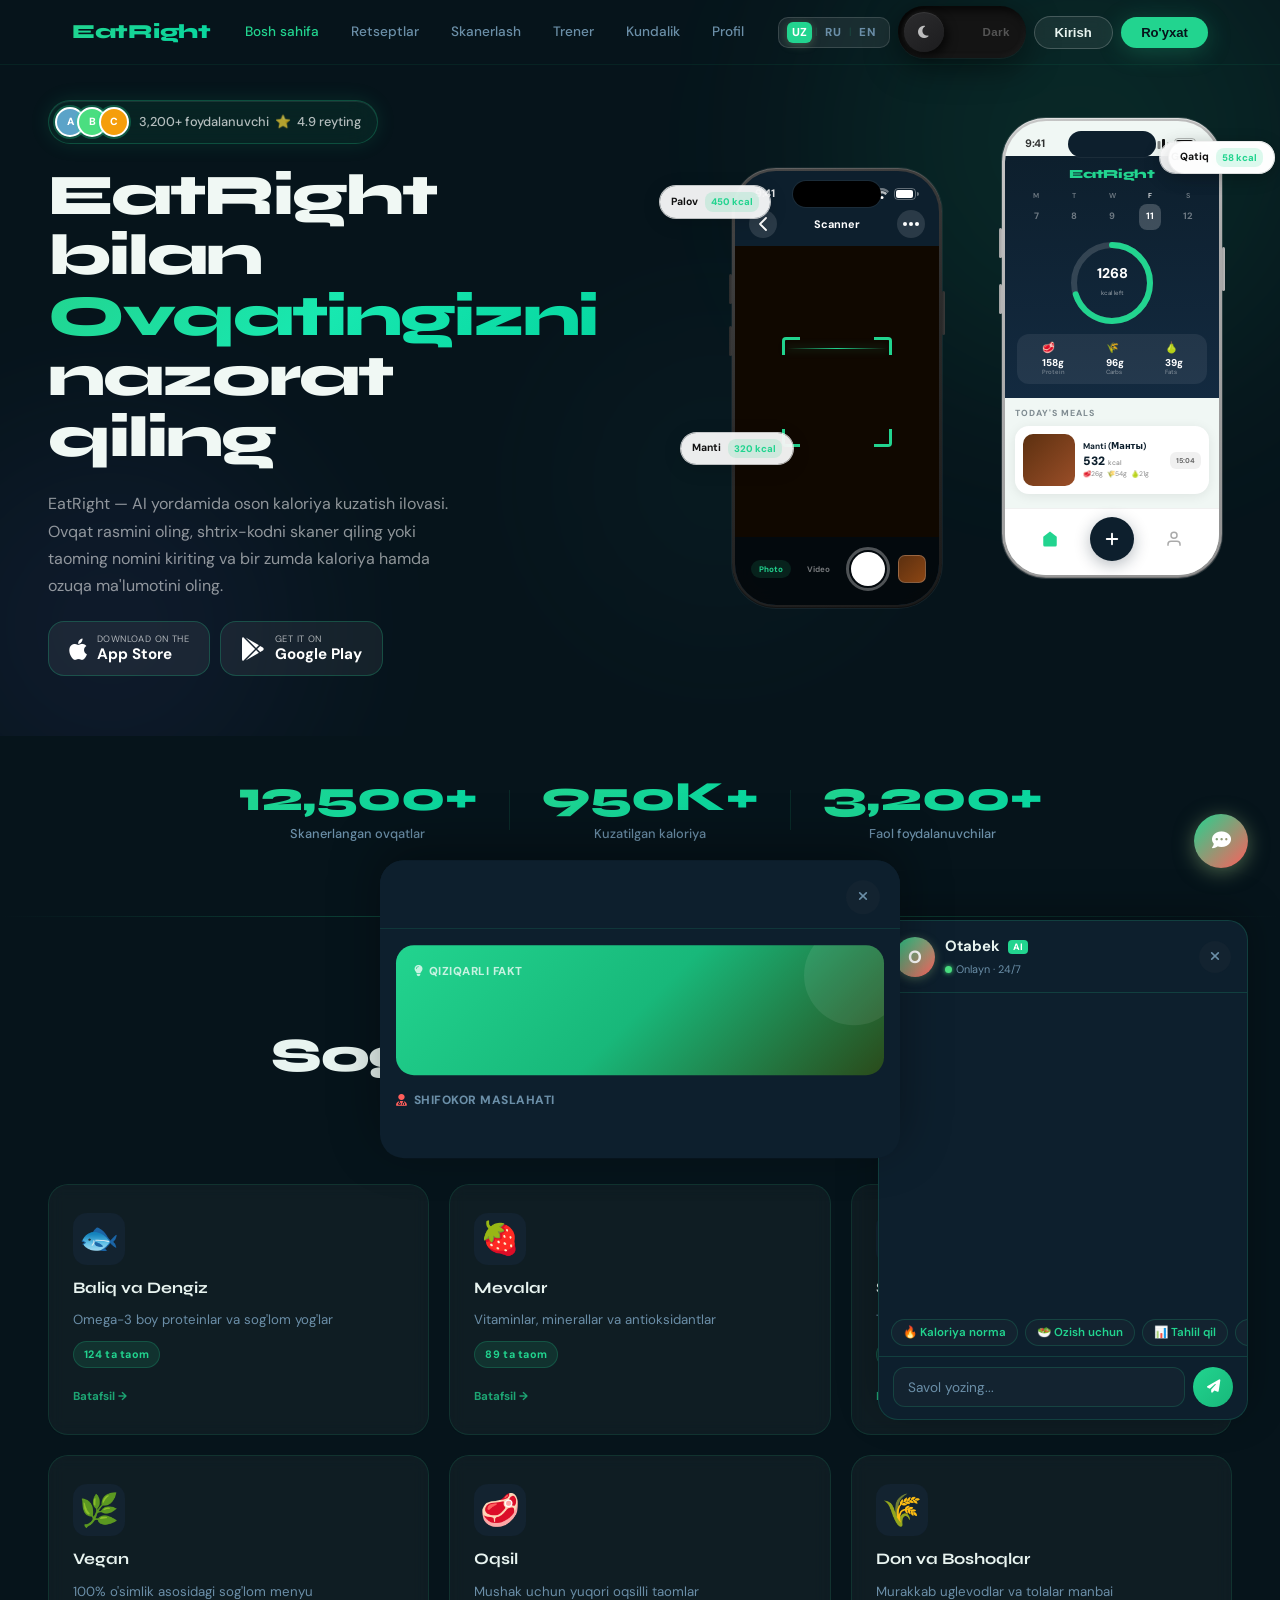
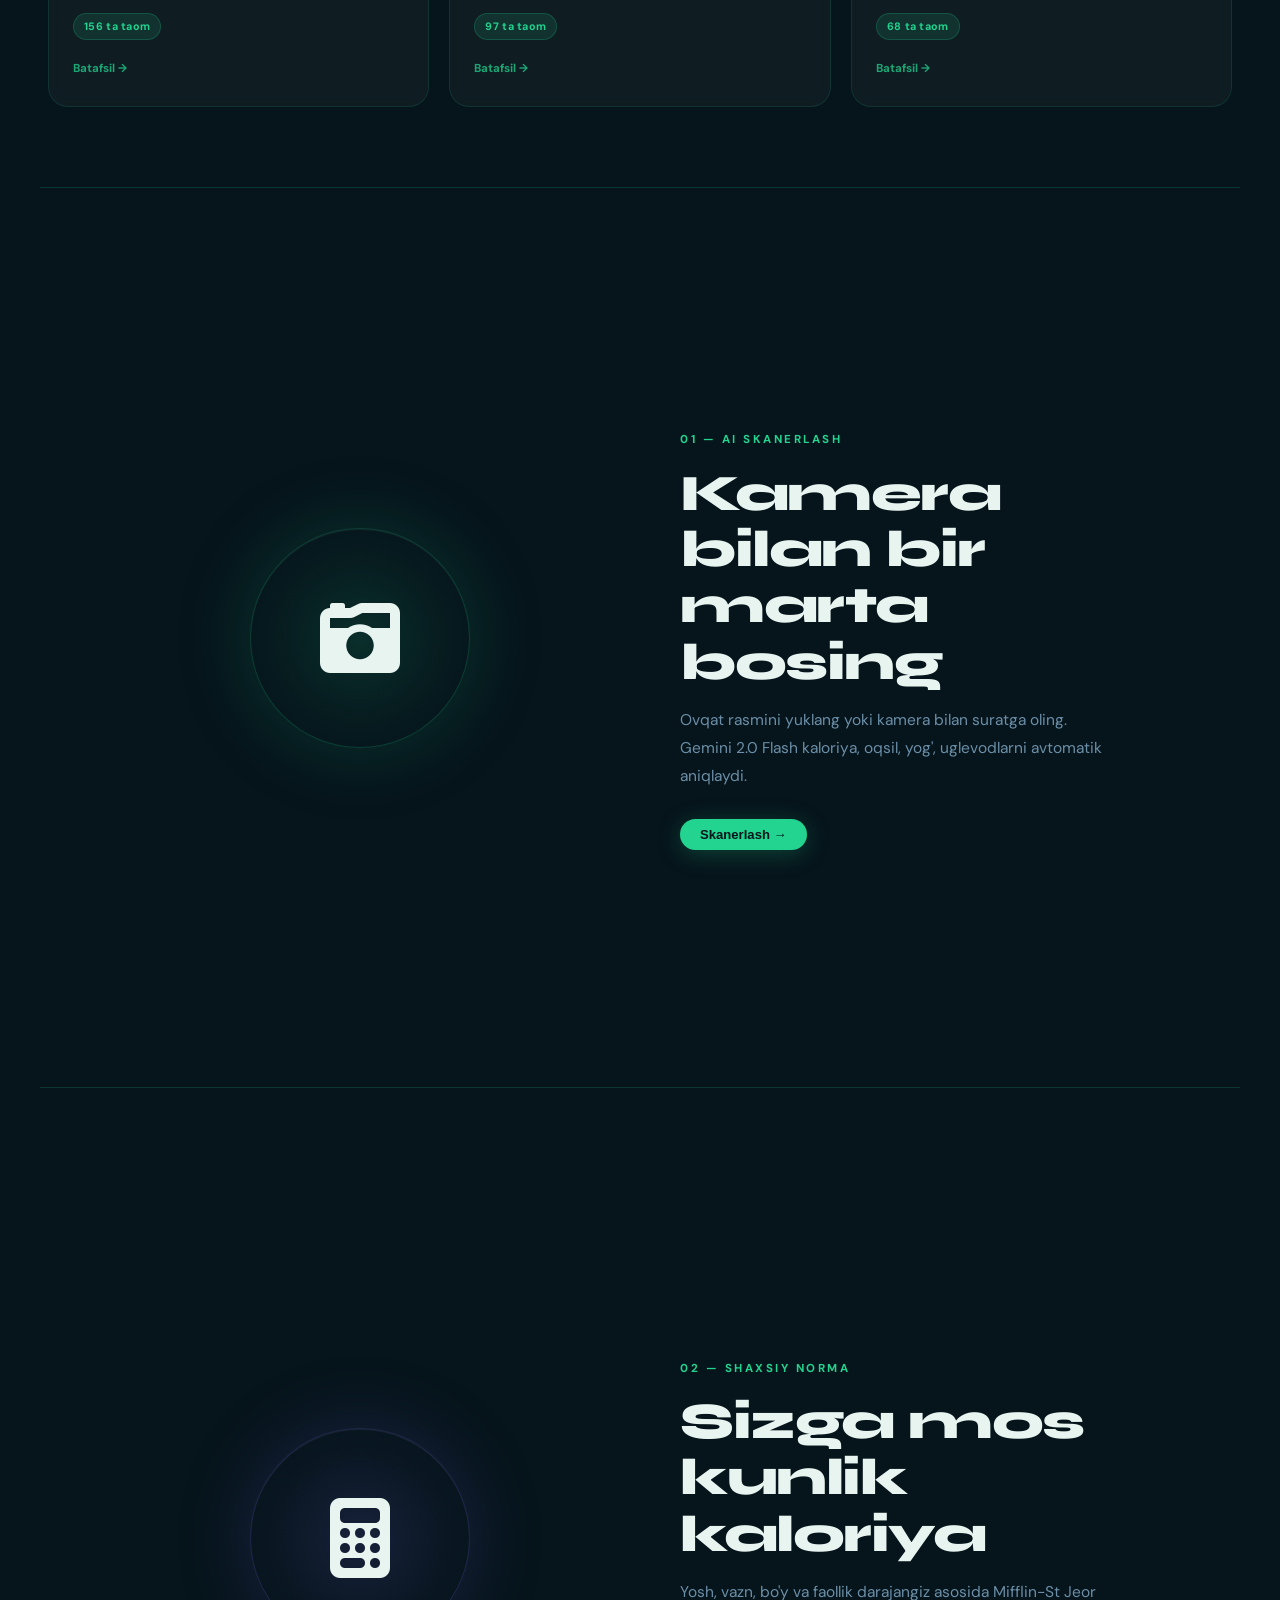
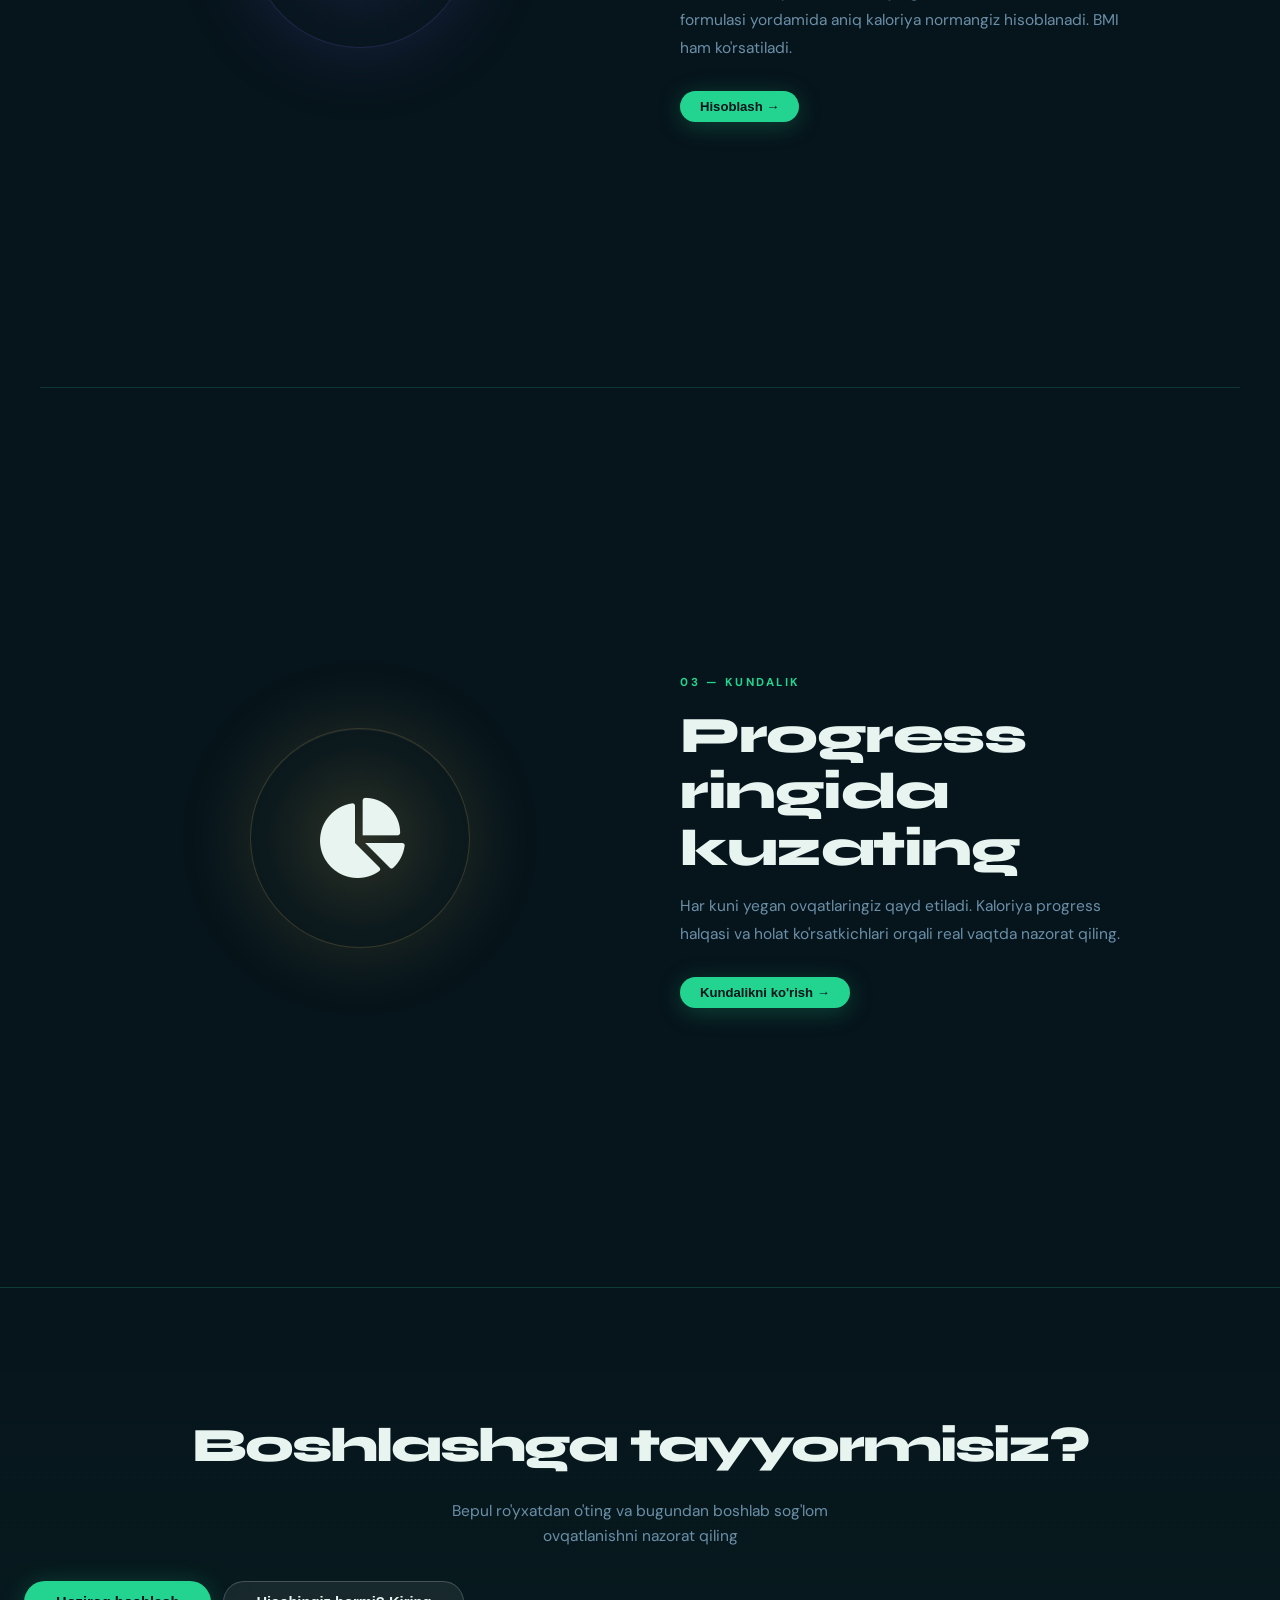
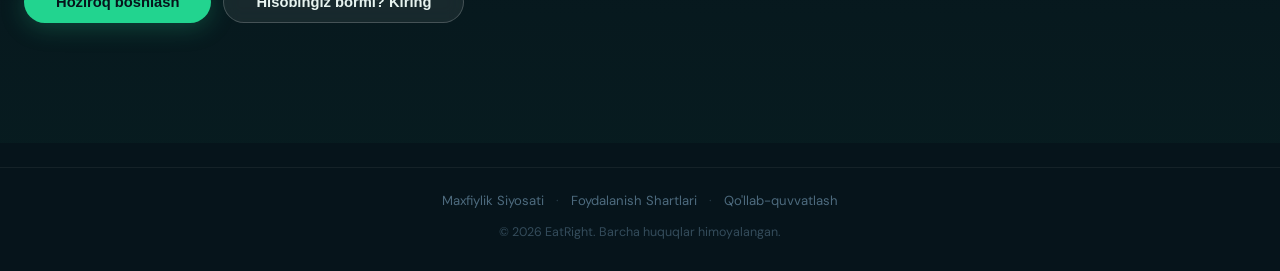
==== index.html @ 3ccbe62c "Add Privacy, Terms, Support pages and proper site footer with all links Co-Authored-By: Claude Sonne" ====
<!DOCTYPE html>
<html lang="uz">
<head>
  <meta charset="UTF-8">
  <meta name="viewport" content="width=device-width, initial-scale=1.0, maximum-scale=1.0, viewport-fit=cover">
  <title>EatRight — Kaloriya Hisoblagich | Sog'lom Ovqatlanish</title>

  <!-- Google Search Console -->
  <meta name="google-site-verification" content="IjXnkzoLcCFW6Kd5n5HwBVaMVZx4cDFJkZ2wPSoxfG8" />

  <!-- SEO -->
  <meta name="description" content="EatRight — ovqat rasmini skanerlang va kaloriyani avtomatik hisoblang. 500+ o'zbek va rus taom bazasi. Bepul kalori hisoblagich ilovasi.">
  <meta name="keywords" content="kaloriya hisoblagich, kalori hisoblash, sog'lom ovqatlanish, oziq-ovqat skaneri, dieta, EatRight, O'zbekiston">
  <meta name="robots" content="index, follow">
  <link rel="canonical" href="https://eatright-uz.netlify.app/">

  <!-- Open Graph (ijtimoiy tarmoqlar uchun) -->
  <meta property="og:title" content="EatRight — Kaloriya Hisoblagich">
  <meta property="og:description" content="Ovqat rasmini skanerlang va kaloriyani avtomatik hisoblang. 500+ taom bazasi.">
  <meta property="og:url" content="https://eatright-uz.netlify.app/">
  <meta property="og:type" content="website">
  <meta property="og:locale" content="uz_UZ">
  <meta property="og:image" content="https://eatright-uz.netlify.app/icons/icon-512.png">

  <!-- PWA -->
  <link rel="manifest" href="/manifest.json">
  <meta name="theme-color" content="#06141B">
  <meta name="mobile-web-app-capable" content="yes">
  <meta name="apple-mobile-web-app-capable" content="yes">
  <meta name="apple-mobile-web-app-status-bar-style" content="black-translucent">
  <meta name="apple-mobile-web-app-title" content="EatRight">
  <link rel="apple-touch-icon" href="/icons/icon-192.png">
  <link rel="apple-touch-startup-image" href="/icons/icon-512.png">

  <!-- Fonts: Syne (display) + DM Sans (body) -->
  <link rel="preconnect" href="https://fonts.googleapis.com">
  <link rel="preconnect" href="https://fonts.gstatic.com" crossorigin>
  <link href="https://fonts.googleapis.com/css2?family=Syne:wght@400;500;600;700;800&family=DM+Sans:ital,opsz,wght@0,9..40,300;0,9..40,400;0,9..40,500;0,9..40,600;0,9..40,700;1,9..40,400&display=swap" rel="stylesheet">
  <link rel="stylesheet" href="/css/style.css?v=23">
  <link rel="stylesheet" href="https://cdnjs.cloudflare.com/ajax/libs/font-awesome/6.5.0/css/all.min.css">
</head>
<body>

<nav class="navbar" id="navbar">
  <div class="nav-inner">
    <a class="logo" href="#" onclick="showPage('home')">EatRight</a>
    <div class="nav-links" id="navLinks">
      <a href="#" onclick="showPage('home')" class="nav-a active" data-i18n="nav_home">Bosh sahifa</a>
      <a href="#" onclick="showPage('recipes')" class="nav-a" data-i18n="nav_recipes">Retseptlar</a>
      <a href="#" onclick="showPage('scan')" class="nav-a" data-i18n="nav_scan">Skanerlash</a>
      <a href="#" onclick="showPage('trainer')" class="nav-a" data-i18n="nav_trainer">Trener</a>
      <a href="#" onclick="showPage('diary')" class="nav-a" data-i18n="nav_diary">Kundalik</a>
      <a href="#" onclick="showPage('profile')" class="nav-a" data-i18n="nav_profile">Profil</a>
      <!-- Mobile lang switcher -->
      <div class="lang-switcher mobile-lang">
        <button class="lang-btn active" data-lang="uz" onclick="setLang('uz')">UZ</button>
        <span class="lang-sep">|</span>
        <button class="lang-btn" data-lang="ru" onclick="setLang('ru')">RU</button>
        <span class="lang-sep">|</span>
        <button class="lang-btn" data-lang="en" onclick="setLang('en')">EN</button>
      </div>
    </div>
    <div class="nav-right">
      <!-- Language switcher -->
      <div class="lang-switcher">
        <button class="lang-btn active" data-lang="uz" onclick="setLang('uz')">UZ</button>
        <span class="lang-sep">|</span>
        <button class="lang-btn" data-lang="ru" onclick="setLang('ru')">RU</button>
        <span class="lang-sep">|</span>
        <button class="lang-btn" data-lang="en" onclick="setLang('en')">EN</button>
      </div>
      <!-- PWA Install -->
      <button class="tbtn tbtn-fill sm" id="installBtn" onclick="installPWA()" style="display:none;align-items:center;gap:6px">
        <i class="fas fa-download"></i> O'rnatish
      </button>
      <!-- Liquid Toggle -->
      <button class="liquid-toggle" id="themeToggle" onclick="toggleTheme()" title="Mavzu">
        <div class="lt-track"></div>
        <span class="lt-label" id="ltLabel">Dark</span>
        <div class="lt-knob" id="ltKnob">
          <i class="fas fa-moon" id="ltIcon"></i>
        </div>
      </button>
      <div id="authBtns">
        <button class="tbtn tbtn-line sm" onclick="showPage('login')" data-i18n="nav_login">Kirish</button>
        <button class="tbtn tbtn-fill sm" onclick="showPage('register')" data-i18n="nav_register">Ro'yxat</button>
      </div>
      <div id="userInfo" style="display:none">
        <span id="userName" class="user-name"></span>
        <button class="tbtn tbtn-line sm" onclick="logout()" data-i18n="nav_logout">Chiqish</button>
      </div>
      <button class="burger" onclick="toggleNav()"><i class="fas fa-bars"></i></button>
    </div>
  </div>
</nav>

<main id="app"></main>

<!-- 5-TAB BOTTOM NAV (mobile) — Figma EasyHealth style -->
<nav class="bottom-nav" id="bottomNav">
  <a class="bn-tab active" onclick="showPage('home')" id="bnt-home">
    <i class="fas fa-home"></i>
    <span data-i18n="bn_home">Asosiy</span>
  </a>
  <a class="bn-tab" onclick="showPage('recipes')" id="bnt-recipes">
    <i class="fas fa-utensils"></i>
    <span data-i18n="bn_recipes">Retseptlar</span>
  </a>
  <a class="bn-tab bn-center" onclick="showPage('scan')" id="bnt-scan">
    <div class="bn-center-btn">
      <i class="fas fa-camera"></i>
    </div>
  </a>
  <a class="bn-tab" onclick="showPage('trainer')" id="bnt-trainer">
    <i class="fas fa-dumbbell"></i>
    <span data-i18n="bn_trainer">Trener</span>
  </a>
  <a class="bn-tab" onclick="showPage('profile')" id="bnt-profile">
    <i class="fas fa-user"></i>
    <span data-i18n="bn_profile">Profil</span>
  </a>
</nav>

<!-- HOME -->
<template id="tpl-home">
<div>

  <!-- ===== HERO — Cal AI style ===== -->
  <section class="ea-hero">
    <!-- Background decoration blobs -->
    <div class="ea-blob ea-blob-1"></div>
    <div class="ea-blob ea-blob-2"></div>
    <div class="ea-blob ea-blob-3"></div>
    <div class="ea-hero-inner">

      <!-- LEFT -->
      <div class="ea-hero-left">

        <!-- Social proof badge -->
        <div class="ea-badge">
          <div class="ea-avatars">
            <div class="ea-av" style="background:#5BA3C8">A</div>
            <div class="ea-av" style="background:#4ade80">B</div>
            <div class="ea-av" style="background:#f59e0b">C</div>
          </div>
          <span data-i18n="hero_badge">3,200+ foydalanuvchi &nbsp;⭐&nbsp; 4.9 reyting</span>
        </div>

        <!-- Headline -->
        <h1 class="ea-h1">
          <span data-i18n="hero_line1">EatRight bilan</span><br>
          <span class="ea-grad" data-i18n="hero_line2">Ovqatingizni</span><br>
          <span data-i18n="hero_line3">nazorat qiling</span>
        </h1>

        <!-- Description -->
        <p class="ea-desc" data-i18n="hero_desc">
          EatRight — AI yordamida oson kaloriya kuzatish ilovasi. Ovqat rasmini oling, shtrix-kodni skaner qiling yoki taoming nomini kiriting va bir zumda kaloriya hamda ozuqa ma'lumotini oling.
        </p>

        <!-- Store buttons -->
        <div class="ea-store-row">
          <a href="#" class="ea-store-btn">
            <i class="fab fa-apple ea-s-icon"></i>
            <div class="ea-s-text">
              <span class="ea-s-sub" data-i18n="hero_appstore_sub">Download on the</span>
              <span class="ea-s-main" data-i18n="hero_appstore_main">App Store</span>
            </div>
          </a>
          <a href="#" class="ea-store-btn">
            <i class="fab fa-google-play ea-s-icon"></i>
            <div class="ea-s-text">
              <span class="ea-s-sub" data-i18n="hero_google_sub">GET IT ON</span>
              <span class="ea-s-main" data-i18n="hero_google_main">Google Play</span>
            </div>
          </a>
        </div>

      </div><!-- /left -->

      <!-- RIGHT: Phone mockups -->
      <div class="ea-phones-wrap">

        <!-- Floating food detection tags -->
        <div class="ea-food-tag food-tag-plov" style="top:14%;left:-10%">Palov<b>450 kcal</b></div>
        <div class="ea-food-tag food-tag-plov" style="top:6%;right:-8%">Go'sht<b>180 kcal</b></div>
        <div class="ea-food-tag food-tag-manti" style="top:58%;left:-6%">Manti<b>320 kcal</b></div>
        <div class="ea-food-tag food-tag-manti" style="top:6%;right:-8%">Qatiq<b>58 kcal</b></div>

        <!-- ── BACK PHONE: iPhone 15 Pro — Scanner ── -->
        <div class="iph iph-back">
          <div class="iph-frame">
            <!-- Side buttons -->
            <div class="iph-btn-vol-up"></div>
            <div class="iph-btn-vol-dn"></div>
            <div class="iph-btn-power"></div>
            <div class="iph-screen">
              <!-- Dynamic Island -->
              <div class="iph-island"></div>
              <!-- Status bar -->
              <div class="iph-status">
                <span class="iph-time">9:41</span>
                <span class="iph-icons">
                  <svg width="16" height="10" viewBox="0 0 16 10" fill="none"><rect x="0" y="3" width="3" height="7" rx="1" fill="rgba(255,255,255,.4)"/><rect x="4.5" y="2" width="3" height="8" rx="1" fill="rgba(255,255,255,.6)"/><rect x="9" y="0" width="3" height="10" rx="1" fill="white"/><rect x="14" y="3" width="1.5" height="4" rx=".75" fill="rgba(255,255,255,.35)"/></svg>
                  <svg width="14" height="11" viewBox="0 0 14 11" fill="white"><path d="M7 2.5C9.2 2.5 11.2 3.5 12.5 5.1L14 3.4C12.3 1.3 9.8 0 7 0C4.2 0 1.7 1.3 0 3.4L1.5 5.1C2.8 3.5 4.8 2.5 7 2.5Z" opacity=".4"/><path d="M7 5.5C8.4 5.5 9.6 6.1 10.5 7.1L12 5.4C10.7 4 9 3.1 7 3.1C5 3.1 3.3 4 2 5.4L3.5 7.1C4.4 6.1 5.6 5.5 7 5.5Z" opacity=".7"/><circle cx="7" cy="9.5" r="1.5"/></svg>
                  <svg width="25" height="12" viewBox="0 0 25 12" fill="none"><rect x=".5" y=".5" width="21" height="11" rx="3.5" stroke="rgba(255,255,255,.35)"/><rect x="2" y="2" width="17" height="8" rx="2" fill="white"/><path d="M23 4v4a2 2 0 000-4z" fill="rgba(255,255,255,.4)"/></svg>
                </span>
              </div>
              <!-- Scanner UI -->
              <div class="iph-scan-ui">
                <div class="iph-scan-nav">
                  <div class="iph-icon-btn">
                    <svg width="8" height="14" viewBox="0 0 8 14" fill="none"><path d="M7 1L1 7l6 6" stroke="white" stroke-width="1.8" stroke-linecap="round" stroke-linejoin="round"/></svg>
                  </div>
                  <span>Scanner</span>
                  <div class="iph-icon-btn">
                    <svg width="16" height="4" viewBox="0 0 16 4" fill="white"><circle cx="2" cy="2" r="2"/><circle cx="8" cy="2" r="2"/><circle cx="14" cy="2" r="2"/></svg>
                  </div>
                </div>
                <div class="iph-cam-view">
                  <!-- Food crossfade scene -->
                  <div class="iph-food-scene">
                    <img src="img/plov.jpg" alt="Palov" class="food-slide food-slide-1">
                    <img src="img/manti.webp" alt="Manti" class="food-slide food-slide-2">
                    <div class="iph-food-label food-label-1">Palov<span>450 kcal</span></div>
                    <div class="iph-food-label food-label-2">Manti<span>320 kcal</span></div>
                  </div>
                  <!-- Corner frame brackets -->
                  <div class="iph-scan-frame">
                    <span class="iph-corner tl"></span>
                    <span class="iph-corner tr"></span>
                    <span class="iph-corner bl"></span>
                    <span class="iph-corner br"></span>
                    <!-- Scan line animation -->
                    <div class="iph-scan-line"></div>
                  </div>
                </div>
                <div class="iph-scan-bar">
                  <div class="iph-mode-pill active">Photo</div>
                  <div class="iph-mode-pill">Video</div>
                  <div class="iph-shutter">
                    <div class="iph-shutter-inner"></div>
                  </div>
                  <div class="iph-gallery-thumb"></div>
                  <div style="width:36px"></div>
                </div>
              </div>
            </div>
          </div>
        </div>

        <!-- ── FRONT PHONE: iPhone 15 Pro — EatRight Home ── -->
        <div class="iph iph-front">
          <div class="iph-frame iph-frame-light">
            <div class="iph-btn-vol-up"></div>
            <div class="iph-btn-vol-dn"></div>
            <div class="iph-btn-power"></div>
            <div class="iph-screen iph-screen-light">
              <div class="iph-island iph-island-dark"></div>
              <div class="iph-status iph-status-dark">
                <span class="iph-time">9:41</span>
                <span class="iph-icons">
                  <svg width="16" height="10" viewBox="0 0 16 10" fill="none"><rect x="0" y="3" width="3" height="7" rx="1" fill="rgba(0,0,0,.25)"/><rect x="4.5" y="2" width="3" height="8" rx="1" fill="rgba(0,0,0,.45)"/><rect x="9" y="0" width="3" height="10" rx="1" fill="#111"/><rect x="14" y="3" width="1.5" height="4" rx=".75" fill="rgba(0,0,0,.2)"/></svg>
                  <svg width="25" height="12" viewBox="0 0 25 12" fill="none"><rect x=".5" y=".5" width="21" height="11" rx="3.5" stroke="rgba(0,0,0,.25)"/><rect x="2" y="2" width="17" height="8" rx="2" fill="#111"/><path d="M23 4v4a2 2 0 000-4z" fill="rgba(0,0,0,.3)"/></svg>
                </span>
              </div>
              <!-- App header gradient -->
              <div class="iph-app-header">
                <div class="iph-app-logo">EatRight</div>
                <div class="iph-week-row">
                  <div class="iph-day">M<span>7</span></div>
                  <div class="iph-day">T<span>8</span></div>
                  <div class="iph-day">W<span>9</span></div>
                  <div class="iph-day today">F<span>11</span></div>
                  <div class="iph-day">S<span>12</span></div>
                </div>
                <!-- Ring -->
                <div class="iph-ring-wrap">
                  <svg width="90" height="90" viewBox="0 0 90 90">
                    <circle cx="45" cy="45" r="38" stroke="rgba(255,255,255,.15)" stroke-width="6" fill="none"/>
                    <circle cx="45" cy="45" r="38" stroke="#22d48f" stroke-width="6" fill="none"
                      stroke-dasharray="238.8" stroke-dashoffset="71.6"
                      stroke-linecap="round" transform="rotate(-90 45 45)"/>
                  </svg>
                  <div class="iph-ring-txt"><b>1268</b><small>kcal left</small></div>
                </div>
                <!-- Macros -->
                <div class="iph-macros">
                  <div class="iph-macro"><span>🥩</span><b>158g</b><small>Protein</small></div>
                  <div class="iph-macro"><span>🌾</span><b>96g</b><small>Carbs</small></div>
                  <div class="iph-macro"><span>🍐</span><b>39g</b><small>Fats</small></div>
                </div>
              </div>
              <!-- Food log area -->
              <div class="iph-log">
                <div class="iph-log-title">Today's meals</div>
                <div class="iph-food-card">
                  <div class="iph-food-img"></div>
                  <div class="iph-food-info">
                    <div class="iph-food-name">Manti (Манты)</div>
                    <div class="iph-food-cal">532 <small>kcal</small></div>
                    <div class="iph-food-macros">🥩26g &nbsp;🌾54g &nbsp;🍐21g</div>
                  </div>
                  <div class="iph-food-time">15:04</div>
                </div>
              </div>
              <!-- Bottom nav -->
              <div class="iph-bottom-nav">
                <div class="iph-nav-item active">
                  <svg width="18" height="18" viewBox="0 0 24 24" fill="#22d48f"><path d="M3 9l9-7 9 7v11a2 2 0 01-2 2H5a2 2 0 01-2-2z"/></svg>
                </div>
                <div class="iph-nav-fab">
                  <svg width="18" height="18" viewBox="0 0 24 24" fill="white"><line x1="12" y1="5" x2="12" y2="19" stroke="white" stroke-width="2.5" stroke-linecap="round"/><line x1="5" y1="12" x2="19" y2="12" stroke="white" stroke-width="2.5" stroke-linecap="round"/></svg>
                </div>
                <div class="iph-nav-item">
                  <svg width="18" height="18" viewBox="0 0 24 24" fill="none" stroke="#aaa" stroke-width="2"><path d="M20 21v-2a4 4 0 00-4-4H8a4 4 0 00-4 4v2"/><circle cx="12" cy="7" r="4"/></svg>
                </div>
              </div>
            </div>
          </div>
        </div>

      </div><!-- /phones-wrap -->
    </div><!-- /inner -->
  </section>

  <!-- Stats row -->
  <div class="ea-stats-row">
    <div class="ea-stat"><span class="ea-stat-num">12,500+</span><span class="ea-stat-lbl" data-i18n="stat1_lbl">Skanerlangan ovqatlar</span></div>
    <div class="ea-stat-div"></div>
    <div class="ea-stat"><span class="ea-stat-num">950K+</span><span class="ea-stat-lbl" data-i18n="stat2_lbl">Kuzatilgan kaloriya</span></div>
    <div class="ea-stat-div"></div>
    <div class="ea-stat"><span class="ea-stat-num">3,200+</span><span class="ea-stat-lbl" data-i18n="stat3_lbl">Faol foydalanuvchilar</span></div>
  </div>

  <!-- FOOD CATEGORIES — Figma template style -->
  <section class="fcat-section">
    <div class="fcat-inner">
      <div class="fcat-header">
        <span class="fcat-label" data-i18n="fcat_label">EatRight nima taklif qiladi?</span>
        <h2 class="fcat-title"><span data-i18n="fcat_title1">Sog'lom ovqatlanish</span><br><span class="ea-grad" data-i18n="fcat_title2">bo'limlari</span></h2>
      </div>
      <div class="fcat-grid">
        <div class="fcat-card fcat-fish" onclick="openCatModal('fish')">
          <div class="fcat-icon-wrap">🐟</div>
          <h3 data-i18n="fcat_fish_h">Baliq va Dengiz</h3>
          <p data-i18n="fcat_fish_p">Omega-3 boy proteinlar va sog'lom yog'lar</p>
          <span class="fcat-badge" data-i18n="fcat_fish_b">124 ta taom</span>
          <span class="fcat-info-hint" data-i18n="fcat_more">Batafsil →</span>
        </div>
        <div class="fcat-card fcat-fruit" onclick="openCatModal('fruit')">
          <div class="fcat-icon-wrap">🍓</div>
          <h3 data-i18n="fcat_fruit_h">Mevalar</h3>
          <p data-i18n="fcat_fruit_p">Vitaminlar, minerallar va antioksidantlar</p>
          <span class="fcat-badge" data-i18n="fcat_fruit_b">89 ta taom</span>
          <span class="fcat-info-hint" data-i18n="fcat_more">Batafsil →</span>
        </div>
        <div class="fcat-card fcat-veg" onclick="openCatModal('veg')">
          <div class="fcat-icon-wrap">🥦</div>
          <h3 data-i18n="fcat_veg_h">Sabzavotlar</h3>
          <p data-i18n="fcat_veg_p">Tolali, vitaminli va foydali taomlar</p>
          <span class="fcat-badge" data-i18n="fcat_veg_b">203 ta taom</span>
          <span class="fcat-info-hint" data-i18n="fcat_more">Batafsil →</span>
        </div>
        <div class="fcat-card fcat-vegan" onclick="openCatModal('vegan')">
          <div class="fcat-icon-wrap">🌿</div>
          <h3 data-i18n="fcat_vegan_h">Vegan</h3>
          <p data-i18n="fcat_vegan_p">100% o'simlik asosidagi sog'lom menyu</p>
          <span class="fcat-badge" data-i18n="fcat_vegan_b">156 ta taom</span>
          <span class="fcat-info-hint" data-i18n="fcat_more">Batafsil →</span>
        </div>
        <div class="fcat-card fcat-protein" onclick="openCatModal('protein')">
          <div class="fcat-icon-wrap">🥩</div>
          <h3 data-i18n="fcat_protein_h">Oqsil</h3>
          <p data-i18n="fcat_protein_p">Mushak uchun yuqori oqsilli taomlar</p>
          <span class="fcat-badge" data-i18n="fcat_protein_b">97 ta taom</span>
          <span class="fcat-info-hint" data-i18n="fcat_more">Batafsil →</span>
        </div>
        <div class="fcat-card fcat-grain" onclick="openCatModal('grain')">
          <div class="fcat-icon-wrap">🌾</div>
          <h3 data-i18n="fcat_grain_h">Don va Boshoqlar</h3>
          <p data-i18n="fcat_grain_p">Murakkab uglevodlar va tolalar manbai</p>
          <span class="fcat-badge" data-i18n="fcat_grain_b">68 ta taom</span>
          <span class="fcat-info-hint" data-i18n="fcat_more">Batafsil →</span>
        </div>
      </div>
    </div>
  </section>

  <!-- SECTION 1 -->
  <div class="tsla-section">
    <div class="tsla-sec-visual">
      <div class="tsec-icon-wrap accent-blue">
        <i class="fas fa-camera-retro"></i>
      </div>
    </div>
    <div class="tsla-sec-content">
      <span class="tsla-sec-label" data-i18n="sec1_lbl">01 — AI Skanerlash</span>
      <h2 data-i18n="sec1_h">Kamera bilan bir marta bosing</h2>
      <p data-i18n="sec1_p">Ovqat rasmini yuklang yoki kamera bilan suratga oling. Gemini 2.0 Flash kaloriya, oqsil, yog', uglevodlarni avtomatik aniqlaydi.</p>
      <div class="tsla-sec-btns">
        <button class="tbtn tbtn-fill sm" onclick="showPage('scan')" data-i18n="sec1_btn">Skanerlash →</button>
      </div>
    </div>
  </div>

  <!-- SECTION 2 -->
  <div class="tsla-section alt">
    <div class="tsla-sec-content">
      <span class="tsla-sec-label" data-i18n="sec2_lbl">02 — Shaxsiy norma</span>
      <h2 data-i18n="sec2_h">Sizga mos kunlik kaloriya</h2>
      <p data-i18n="sec2_p">Yosh, vazn, bo'y va faollik darajangiz asosida Mifflin-St Jeor formulasi yordamida aniq kaloriya normangiz hisoblanadi. BMI ham ko'rsatiladi.</p>
      <div class="tsla-sec-btns">
        <button class="tbtn tbtn-fill sm" onclick="showPage('setup')" data-i18n="sec2_btn">Hisoblash →</button>
      </div>
    </div>
    <div class="tsla-sec-visual">
      <div class="tsec-icon-wrap accent-green">
        <i class="fas fa-calculator"></i>
      </div>
    </div>
  </div>

  <!-- SECTION 3 -->
  <div class="tsla-section">
    <div class="tsla-sec-visual">
      <div class="tsec-icon-wrap accent-purple">
        <i class="fas fa-chart-pie"></i>
      </div>
    </div>
    <div class="tsla-sec-content">
      <span class="tsla-sec-label" data-i18n="sec3_lbl">03 — Kundalik</span>
      <h2 data-i18n="sec3_h">Progress ringida kuzating</h2>
      <p data-i18n="sec3_p">Har kuni yegan ovqatlaringiz qayd etiladi. Kaloriya progress halqasi va holat ko'rsatkichlari orqali real vaqtda nazorat qiling.</p>
      <div class="tsla-sec-btns">
        <button class="tbtn tbtn-fill sm" onclick="showPage('diary')" data-i18n="sec3_btn">Kundalikni ko'rish →</button>
      </div>
    </div>
  </div>

  <!-- FOOTER SECTION -->
  <div class="tsla-footer-section">
    <h2 data-i18n="footer_h">Boshlashga tayyormisiz?</h2>
    <p data-i18n="footer_p">Bepul ro'yxatdan o'ting va bugundan boshlab sog'lom ovqatlanishni nazorat qiling</p>
    <div class="tsla-btns">
      <button class="tbtn tbtn-fill" onclick="showPage('register')" data-i18n="footer_btn1">Hoziroq boshlash</button>
      <button class="tbtn tbtn-line" onclick="showPage('login')" data-i18n="footer_btn2">Hisobingiz bormi? Kiring</button>
    </div>
  </div>
  <div class="site-footer">
    <div class="site-footer-links">
      <a href="/privacy.html">Maxfiylik Siyosati</a>
      <span class="sf-dot">·</span>
      <a href="/terms.html">Foydalanish Shartlari</a>
      <span class="sf-dot">·</span>
      <a href="/support.html">Qo'llab-quvvatlash</a>
    </div>
    <div class="site-footer-copy">&copy; 2026 EatRight. Barcha huquqlar himoyalangan.</div>
  </div>
</div>
</template>

<!-- SCAN -->
<template id="tpl-scan">

<!-- ── UPLOAD SCREEN ── -->
<div class="cal-scan-page" id="scanUploadScreen">
  <div class="cal-upload-zone" id="calUploadZone">
    <div class="cal-upload-inner" id="uploadPlaceholder" onclick="document.getElementById('fileInput').click()">
      <div class="cal-upload-icon"><i class="fas fa-camera"></i></div>
      <p class="cal-upload-title">Ovqat rasmini oling</p>
      <p class="cal-upload-sub">Kamera · Galereya · 10MB</p>
    </div>
    <img id="previewImg" style="display:none" class="cal-preview-img">
    <button class="cal-change-btn" id="calChangeBtn" style="display:none" onclick="document.getElementById('fileInput').click()">
      <i class="fas fa-arrows-rotate"></i> O'zgartirish
    </button>
  </div>
  <input type="file" id="fileInput" accept="image/*" style="display:none" onchange="previewImage(event)">
  <div class="cal-scan-actions">
    <button class="cal-analyze-btn" onclick="doScan()" id="scanBtn">
      <i class="fas fa-wand-magic-sparkles"></i> AI tahlil qilsin
    </button>
  </div>
  <div id="scanLoading" style="display:none" class="cal-loading">
    <div class="cal-loading-ring"></div>
    <p>AI ovqatni tahlil qilyapti...</p>
  </div>
  <div class="cal-history-section">
    <h3 class="cal-hist-title">So'nggi skanerlar</h3>
    <div id="scanHistory" class="scan-history"></div>
  </div>
</div>

<!-- ── NUTRITION RESULT (Cal AI style, full-screen) ── -->
<div id="scanResult" style="display:none" class="cnv-screen">

  <!-- Photo + floating bubble -->
  <div class="cnv-photo-wrap">
    <img id="rPhoto" src="" alt="" class="cnv-photo-img">
    <div class="cnv-food-bubble" id="rFoodBubble">
      <span class="cnv-bubble-name" id="rBubbleName"></span>
      <span class="cnv-bubble-cal" id="rBubbleCal"></span>
    </div>
    <div class="cnv-topbar">
      <button class="cnv-icon-btn" onclick="resetScan()"><i class="fas fa-arrow-left"></i></button>
      <span class="cnv-nav-title">Nutrition</span>
      <button class="cnv-icon-btn"><i class="fas fa-ellipsis"></i></button>
    </div>
  </div>

  <!-- Sheet -->
  <div class="cnv-sheet">

    <!-- Category + time -->
    <div class="cnv-sheet-meta">
      <span class="cnv-category-lbl" id="rCategory"></span>
      <span class="cnv-time" id="rTime"></span>
    </div>

    <!-- Food name + serving counter -->
    <div class="cnv-food-row">
      <h2 class="cnv-food-name" id="rFoodName"></h2>
      <div class="cnv-srv-ctrl">
        <button class="cnv-srv-btn" onclick="changeServing(-1)">−</button>
        <span class="cnv-srv-num" id="rServing">1</span>
        <button class="cnv-srv-btn" onclick="changeServing(1)">+</button>
      </div>
    </div>

    <!-- 2×2 Macro grid -->
    <div class="cnv-macro-grid">
      <div class="cnv-mg-card cnv-mg-cal">
        <span class="cnv-mg-emoji">🔥</span>
        <div class="cnv-mg-val" id="rCalBadge"></div>
        <div class="cnv-mg-label">Kaloriya</div>
      </div>
      <div class="cnv-mg-card cnv-mg-carb">
        <span class="cnv-mg-emoji">🌾</span>
        <div class="cnv-mg-val" id="rCarbs"></div>
        <div class="cnv-mg-label">Uglevod</div>
      </div>
      <div class="cnv-mg-card cnv-mg-prot">
        <span class="cnv-mg-emoji">🥩</span>
        <div class="cnv-mg-val" id="rProtein"></div>
        <div class="cnv-mg-label">Oqsil</div>
      </div>
      <div class="cnv-mg-card cnv-mg-fat">
        <span class="cnv-mg-emoji">🧈</span>
        <div class="cnv-mg-val" id="rFat"></div>
        <div class="cnv-mg-label">Yog'</div>
      </div>
    </div>

    <!-- Health Score -->
    <div class="cnv-health-card">
      <div class="cnv-health-row">
        <div class="cnv-health-left">
          <div class="cnv-heart-wrap"><i class="fas fa-heart cnv-heart"></i></div>
          <span class="cnv-health-lbl">Health score</span>
        </div>
        <span class="cnv-health-num" id="rHealthScore"></span>
      </div>
      <div class="cnv-bar-track">
        <div class="cnv-bar-fill" id="rHealthFill"></div>
      </div>
    </div>

    <!-- Ingredients -->
    <div id="rIngredientsWrap" style="display:none">
      <p class="cnv-sec-title">Tarkib</p>
      <div class="cal-ing-list" id="rIngredients"></div>
    </div>

    <!-- Buttons -->
    <div class="cnv-btns">
      <button class="cnv-btn-fix" onclick="fixResults()">
        <i class="fas fa-wand-magic-sparkles"></i> Natijani tuzatish
      </button>
      <button class="cnv-btn-done" onclick="addToMeals()">Saqlash</button>
    </div>

  </div><!-- /cnv-sheet -->
</div><!-- /cnv-screen -->

</template>

<!-- DIARY -->
<template id="tpl-diary">
<div class="inner-page">
  <div class="inner-container narrow">
    <div class="inner-header">
      <div class="diary-header-row">
        <div>
          <h2 data-i18n="diary_title">Bugungi kundalik</h2>
          <p class="inner-sub" data-i18n="diary_sub">Kaloriya progress va ovqat ro'yxati</p>
        </div>
        <div id="streakBadge" class="streak-badge" style="display:none">
          <span class="streak-fire">🔥</span>
          <span id="streakNum">0</span>
          <span class="streak-lbl">kun</span>
        </div>
      </div>
    </div>

    <!-- RING -->
    <div class="calring-card">
      <div class="calring-wrap">
        <svg viewBox="0 0 240 240" class="calring-svg">
          <circle cx="120" cy="120" r="100" fill="none" stroke="rgba(74,92,106,.2)" stroke-width="14"/>
          <circle id="ringArc" cx="120" cy="120" r="100" fill="none" stroke="url(#rg1)" stroke-width="14"
            stroke-linecap="round" stroke-dasharray="628" stroke-dashoffset="628"
            transform="rotate(-90 120 120)" style="transition:stroke-dashoffset 1.4s ease,stroke .8s ease"/>
          <defs>
            <linearGradient id="rg1" x1="0%" y1="0%" x2="100%" y2="100%">
              <stop offset="0%" stop-color="#8db178" id="rg1a"/>
              <stop offset="100%" stop-color="#ea4c37" id="rg1b"/>
            </linearGradient>
          </defs>
          <text id="ringCal" x="120" y="110" text-anchor="middle" fill="#CCD0CF" font-size="38" font-weight="800" font-family="Segoe UI,sans-serif">0</text>
          <text x="120" y="135" text-anchor="middle" fill="#9BA8AB" font-size="12" font-family="Segoe UI,sans-serif">kcal iste'mol</text>
          <text id="ringPct" x="120" y="156" text-anchor="middle" fill="#5BA3C8" font-size="12" font-weight="700" font-family="Segoe UI,sans-serif">0%</text>
        </svg>
      </div>
      <div class="calring-meta">
        <div class="crm-item"><span class="crm-dot blue"></span><span data-i18n="diary_goal">Maqsad</span><strong id="ringGoal">— kcal</strong></div>
        <div class="crm-item"><span class="crm-dot green"></span><span data-i18n="diary_remain">Qolgan</span><strong id="crRemain">—</strong></div>
        <div class="crm-item"><span class="crm-dot orange"></span><span data-i18n="diary_consumed">Iste'mol</span><strong id="crConsumed">0 kcal</strong></div>
      </div>
      <div class="calring-status" id="calringStatus">Hali hech narsa yemagansiz</div>
    </div>

    <!-- PROGRESS BAR -->
    <div class="diary-progress-card">
      <div class="dp-header">
        <span data-i18n="diary_prog_h">Kunlik progress</span>
        <span><strong id="consumedCal">0</strong> / <strong id="goalCal">—</strong></span>
      </div>
      <div class="dp-bar"><div id="calBarFill" class="dp-fill" style="width:0%"></div></div>
      <div class="dp-stats">
        <div class="dp-stat"><div id="mRemain" class="dp-val">—</div><div data-i18n="dp_remain">Qolgan</div></div>
        <div class="dp-stat"><div id="mPct" class="dp-val">0%</div><div data-i18n="dp_done">Bajarildi</div></div>
        <div class="dp-stat"><div id="mStatus" class="dp-val">—</div><div data-i18n="dp_status">Holat</div></div>
      </div>
    </div>

    <!-- WEEKLY CHART -->
    <div class="week-chart-card">
      <div class="wcc-header">
        <span class="wcc-title">📊 Haftalik kaloriya</span>
        <span class="wcc-goal-lbl" id="wccGoalLbl"></span>
      </div>
      <div class="wcc-chart">
        <div class="wcc-bars" id="wccBars">
          <!-- filled by JS -->
        </div>
        <div class="wcc-days" id="wccDays"></div>
      </div>
    </div>

    <!-- WATER TRACKER -->
    <div class="water-card">
      <div class="water-top">
        <div class="water-info">
          <span class="water-title">💧 Su iste'moli</span>
          <span class="water-sub">Kunlik maqsad: 2000 ml</span>
        </div>
        <div class="water-amount-badge">
          <span id="waterMl">0</span><small> ml</small>
        </div>
      </div>
      <div class="water-drops" id="waterDrops"></div>
      <div class="water-progress-bar">
        <div class="water-progress-fill" id="waterFill" style="width:0%"></div>
      </div>
      <div class="water-btns">
        <button class="water-add-btn" onclick="addWater(250)">+ 250 ml</button>
        <button class="water-add-btn water-add-lg" onclick="addWater(500)">+ 500 ml</button>
        <button class="water-rem-btn" onclick="removeWater()" title="Oxirginini o'chirish">
          <i class="fas fa-minus"></i>
        </button>
      </div>
    </div>

    <!-- ADD MEAL -->
    <div class="meal-add-form">
      <input type="text" id="mealName" placeholder="Ovqat nomi" data-i18n="meal_ph1"/>
      <input type="number" id="mealCal" placeholder="kcal" data-i18n="meal_ph2"/>
      <button class="tbtn tbtn-fill" onclick="addMealManual()"><i class="fas fa-plus"></i></button>
    </div>

    <!-- MEALS LIST -->
    <div class="meals-list">
      <div class="meals-list-header">
        <span data-i18n="meals_h">Bugungi ovqatlar</span>
        <button class="tbtn tbtn-line sm" onclick="showPage('scan')"><i class="fas fa-camera"></i> <span data-i18n="meals_scan_btn">Skanerlash</span></button>
      </div>
      <div id="mealsList"></div>
    </div>
  </div>
</div>
</template>

<!-- PROFILE -->
<template id="tpl-profile">
<div class="inner-page">
  <div class="inner-container narrow">
    <div class="inner-header">
      <h2 data-i18n="prof_title">Profilim</h2>
    </div>
    <div id="profileContent"></div>

    <!-- WEIGHT LOG -->
    <div class="weight-card" id="weightCard" style="display:none">
      <div class="wt-header">
        <span class="wt-title">⚖️ Vazn kuzatuvi</span>
        <span class="wt-today" id="wtTodayVal"></span>
      </div>
      <div class="wt-input-row">
        <input type="number" id="wtInput" class="wt-input" placeholder="Bugungi vazn (kg)" step="0.1" min="20" max="300">
        <button class="wt-save-btn" onclick="saveWeight()">Saqlash</button>
      </div>
      <div class="wt-chart-wrap" id="wtChart"></div>
    </div>
  </div>
</div>
</template>

<!-- SETUP -->
<template id="tpl-setup">
<div class="inner-page">
  <div class="inner-container narrow">
    <div class="inner-header">
      <h2>Parametrlaringiz</h2>
      <p class="inner-sub">Kunlik kaloriya normangiz hisoblanadi</p>
    </div>
    <div class="card-panel">
      <form id="setupForm" onsubmit="submitSetup(event)">
        <div class="form-row">
          <div class="form-group">
            <label>Yosh</label>
            <input type="number" name="age" min="10" max="100" required placeholder="25">
          </div>
          <div class="form-group">
            <label>Jins</label>
            <select name="gender" required>
              <option value="">Tanlang</option>
              <option value="male">Erkak</option>
              <option value="female">Ayol</option>
            </select>
          </div>
        </div>
        <div class="rulers-row">
          <div class="form-group">
            <label>Vazn (kg)</label>
            <div class="ruler-widget" id="weightWidget">
              <div class="rw-track" id="weightTrack">
                <div class="rw-strip" id="weightStrip"></div>
                <div class="rw-overlay">
                  <div class="rw-glow-bar"></div>
                  <div class="rw-knob"><i class="fas fa-sort"></i></div>
                </div>
              </div>
              <div class="rw-display">
                <div class="rw-val" id="weightDisplay">70</div>
                <div class="rw-unit">kg</div>
              </div>
            </div>
            <input type="hidden" name="weight" id="weightHidden" value="70">
          </div>

          <div class="form-group">
            <label>Bo'y (sm)</label>
            <div class="ruler-widget" id="heightWidget">
              <div class="rw-track" id="heightTrack">
                <div class="rw-strip" id="heightStrip"></div>
                <div class="rw-overlay">
                  <div class="rw-glow-bar"></div>
                  <div class="rw-knob"><i class="fas fa-sort"></i></div>
                </div>
              </div>
              <div class="rw-display">
                <div class="rw-val" id="heightDisplay">170</div>
                <div class="rw-unit">sm</div>
              </div>
            </div>
            <input type="hidden" name="height" id="heightHidden" value="170">
          </div>
        </div>
        <div class="form-group">
          <label>Faollik darajasi</label>
          <select name="activity" required>
            <option value="">Tanlang</option>
            <option value="sedentary">Kam harakatli (ofis ishi)</option>
            <option value="light">Engil faol (haftada 1-3 kun sport)</option>
            <option value="moderate">O'rtacha faol (haftada 3-5 kun)</option>
            <option value="active">Faol (haftada 6-7 kun)</option>
            <option value="very_active">Juda faol (sport + jismoniy ish)</option>
          </select>
        </div>
        <button type="submit" class="tbtn tbtn-fill full">Hisoblash</button>
      </form>
    </div>
  </div>
</div>
</template>

<!-- LOGIN -->
<template id="tpl-login">
<div class="inner-page auth-page">
  <div class="auth-card">
    <div class="auth-logo">EatRight</div>
    <h2>Kirish</h2>
    <form id="loginForm" onsubmit="doLogin(event)">
      <div class="form-group"><label>Email</label><input type="email" name="email" required></div>
      <div class="form-group"><label>Parol</label><input type="password" name="password" required></div>
      <button type="submit" class="tbtn tbtn-fill full">Kirish</button>
      <div id="loginMsg" class="msg-box"></div>
    </form>
    <p class="auth-switch">Hisobingiz yo'qmi? <a href="#" onclick="showPage('register')">Ro'yxatdan o'ting</a></p>
  </div>
</div>
</template>

<!-- REGISTER -->
<template id="tpl-register">
<div class="inner-page auth-page">
  <div class="auth-card">
    <div class="auth-logo">EatRight</div>
    <h2>Ro'yxatdan o'tish</h2>
    <form id="registerForm" onsubmit="doRegister(event)">
      <div class="form-group"><label>Ism</label><input type="text" name="name" required></div>
      <div class="form-group"><label>Email</label><input type="email" name="email" required></div>
      <div class="form-group"><label>Parol</label><input type="password" name="password" required minlength="6"></div>
      <button type="submit" class="tbtn tbtn-fill full">Ro'yxatdan o'tish</button>
      <div id="registerMsg" class="msg-box"></div>
    </form>
    <p class="auth-switch">Hisobingiz bormi? <a href="#" onclick="showPage('login')">Kiring</a></p>
  </div>
</div>
</template>

<!-- RECIPES PAGE — Figma EasyHealth community feed style -->
<template id="tpl-recipes">
<div class="rcp-page">

  <!-- Search bar -->
  <div class="rcp-search-bar">
    <div class="rcp-search-inner">
      <i class="fas fa-search rcp-search-icon"></i>
      <input type="text" class="rcp-search-input" placeholder="Retsept qidiring...">
    </div>
  </div>

  <!-- Category filters — Figma style horizontal scroll -->
  <div class="rcp-filters">
    <button class="rcp-filter active">Barchasi</button>
    <button class="rcp-filter">🐟 Baliq</button>
    <button class="rcp-filter">🍓 Mevalar</button>
    <button class="rcp-filter">🥦 Sabzavot</button>
    <button class="rcp-filter">🌿 Vegan</button>
    <button class="rcp-filter">🥩 Oqsil</button>
    <button class="rcp-filter">🌾 Don</button>
  </div>

  <!-- Popular creators — Figma Creadores populares -->
  <div class="rcp-creators-section">
    <h3 class="rcp-section-title">Mashhur oshpazlar</h3>
    <div class="rcp-creators-scroll">
      <div class="rcp-creator">
        <div class="rcp-cr-av" style="background:linear-gradient(135deg,#8db178,#486b38)">A</div>
        <span>Aziza</span>
      </div>
      <div class="rcp-creator">
        <div class="rcp-cr-av" style="background:linear-gradient(135deg,#ea4c37,#fddf9e)">M</div>
        <span>Malika</span>
      </div>
      <div class="rcp-creator">
        <div class="rcp-cr-av" style="background:linear-gradient(135deg,#282d46,#5BA3C8)">J</div>
        <span>Jasur</span>
      </div>
      <div class="rcp-creator">
        <div class="rcp-cr-av" style="background:linear-gradient(135deg,#fddf9e,#ea4c37)">N</div>
        <span>Nodira</span>
      </div>
      <div class="rcp-creator">
        <div class="rcp-cr-av" style="background:linear-gradient(135deg,#b9caaf,#8db178)">S</div>
        <span>Sarvar</span>
      </div>
    </div>
  </div>

  <!-- Recipe feed cards -->
  <div class="rcp-section-title-row">
    <h3 class="rcp-section-title">Tavsiya etilgan</h3>
    <a href="#" class="rcp-see-all">Barchasi →</a>
  </div>
  <div class="rcp-feed">

    <div class="rcp-card">
      <div class="rcp-card-img rcp-img-1">
        <span class="rcp-card-kcal">🔥 320 kal</span>
        <button class="rcp-card-save"><i class="fas fa-bookmark"></i></button>
      </div>
      <div class="rcp-card-body">
        <div class="rcp-card-meta"><span class="rcp-tag">Sabzavot</span><span class="rcp-time">⏱ 25 min</span></div>
        <h4>Toshkent salatasi</h4>
        <p>Yangi sabzavotlar, zeytun moyi va ko'k o't bilan</p>
        <div class="rcp-card-footer">
          <div class="rcp-author"><div class="rcp-av" style="background:#8db178">A</div><span>Aziza</span></div>
          <div class="rcp-macros"><span>B:8g</span><span>Y:12g</span><span>U:18g</span></div>
        </div>
      </div>
    </div>

    <div class="rcp-card">
      <div class="rcp-card-img rcp-img-2">
        <span class="rcp-card-kcal">🔥 485 kal</span>
        <button class="rcp-card-save"><i class="fas fa-bookmark"></i></button>
      </div>
      <div class="rcp-card-body">
        <div class="rcp-card-meta"><span class="rcp-tag rcp-tag-protein">Oqsil</span><span class="rcp-time">⏱ 40 min</span></div>
        <h4>Grillda pishirilgan losos</h4>
        <p>Omega-3 boy baliq, limon va aromatik o'tlar bilan</p>
        <div class="rcp-card-footer">
          <div class="rcp-author"><div class="rcp-av" style="background:#ea4c37">M</div><span>Malika</span></div>
          <div class="rcp-macros"><span>B:42g</span><span>Y:18g</span><span>U:2g</span></div>
        </div>
      </div>
    </div>

    <div class="rcp-card">
      <div class="rcp-card-img rcp-img-3">
        <span class="rcp-card-kcal">🔥 210 kal</span>
        <button class="rcp-card-save"><i class="fas fa-bookmark"></i></button>
      </div>
      <div class="rcp-card-body">
        <div class="rcp-card-meta"><span class="rcp-tag rcp-tag-vegan">Vegan</span><span class="rcp-time">⏱ 15 min</span></div>
        <h4>Smoothie bowl</h4>
        <p>Meva va yong'oq asosidagi quvvat beruvchi nonushta</p>
        <div class="rcp-card-footer">
          <div class="rcp-author"><div class="rcp-av" style="background:#fddf9e;color:#333">N</div><span>Nodira</span></div>
          <div class="rcp-macros"><span>B:6g</span><span>Y:5g</span><span>U:38g</span></div>
        </div>
      </div>
    </div>

    <div class="rcp-card">
      <div class="rcp-card-img rcp-img-4">
        <span class="rcp-card-kcal">🔥 390 kal</span>
        <button class="rcp-card-save"><i class="fas fa-bookmark"></i></button>
      </div>
      <div class="rcp-card-body">
        <div class="rcp-card-meta"><span class="rcp-tag rcp-tag-grain">Don</span><span class="rcp-time">⏱ 30 min</span></div>
        <h4>Karamatli osh</h4>
        <p>Ziravorlar bilan pishirilgan sog'lom palov</p>
        <div class="rcp-card-footer">
          <div class="rcp-author"><div class="rcp-av" style="background:#282d46">S</div><span>Sarvar</span></div>
          <div class="rcp-macros"><span>B:12g</span><span>Y:8g</span><span>U:62g</span></div>
        </div>
      </div>
    </div>

  </div>
</div>
</template>

<!-- TRAINER PAGE — Figma Entrenador personal style -->
<template id="tpl-trainer">
<div class="trn-page">

  <!-- Header -->
  <div class="trn-header">
    <h2 class="trn-title">Shaxsiy <span class="ea-grad">Trener</span></h2>
    <p class="trn-subtitle">O'zingizga mos trener tanlang va maqsadingizga erishing</p>
  </div>

  <!-- Stats bar -->
  <div class="trn-stats">
    <div class="trn-stat"><span class="trn-stat-num">48</span><span class="trn-stat-lbl">Trener</span></div>
    <div class="trn-stat-div"></div>
    <div class="trn-stat"><span class="trn-stat-num">1,240</span><span class="trn-stat-lbl">Mashg'ulot</span></div>
    <div class="trn-stat-div"></div>
    <div class="trn-stat"><span class="trn-stat-num">4.9⭐</span><span class="trn-stat-lbl">Reyting</span></div>
  </div>

  <!-- Filter tabs -->
  <div class="trn-filters">
    <button class="trn-filter active">Barchasi</button>
    <button class="trn-filter">💪 Kuch</button>
    <button class="trn-filter">🏃 Kardio</button>
    <button class="trn-filter">🧘 Yoga</button>
    <button class="trn-filter">🥊 Boks</button>
  </div>

  <!-- Trainer cards -->
  <div class="trn-grid">

    <div class="trn-card">
      <div class="trn-card-top">
        <div class="trn-avatar" style="background:linear-gradient(135deg,#8db178,#282d46)">
          <span>💪</span>
        </div>
        <div class="trn-medal">🥇</div>
      </div>
      <h4>Bobur Karimov</h4>
      <p class="trn-spec">Kuch va mushak</p>
      <div class="trn-tags"><span>Kuch</span><span>Kardio</span></div>
      <div class="trn-rating">⭐ 4.9 <span>(128 sharh)</span></div>
      <div class="trn-actions">
        <button class="trn-btn-cal"><i class="fas fa-calendar"></i> Jadval</button>
        <button class="trn-btn-chat"><i class="fas fa-comment"></i> Chat</button>
      </div>
    </div>

    <div class="trn-card">
      <div class="trn-card-top">
        <div class="trn-avatar" style="background:linear-gradient(135deg,#ea4c37,#fddf9e)">
          <span>🧘</span>
        </div>
        <div class="trn-medal">🥈</div>
      </div>
      <h4>Malika Yusupova</h4>
      <p class="trn-spec">Yoga va meditatsiya</p>
      <div class="trn-tags"><span>Yoga</span><span>Nafas</span></div>
      <div class="trn-rating">⭐ 4.8 <span>(96 sharh)</span></div>
      <div class="trn-actions">
        <button class="trn-btn-cal"><i class="fas fa-calendar"></i> Jadval</button>
        <button class="trn-btn-chat"><i class="fas fa-comment"></i> Chat</button>
      </div>
    </div>

    <div class="trn-card">
      <div class="trn-card-top">
        <div class="trn-avatar" style="background:linear-gradient(135deg,#282d46,#5BA3C8)">
          <span>🏃</span>
        </div>
      </div>
      <h4>Jasur Toshmatov</h4>
      <p class="trn-spec">Yugurish va kardio</p>
      <div class="trn-tags"><span>Kardio</span><span>Endurance</span></div>
      <div class="trn-rating">⭐ 4.7 <span>(74 sharh)</span></div>
      <div class="trn-actions">
        <button class="trn-btn-cal"><i class="fas fa-calendar"></i> Jadval</button>
        <button class="trn-btn-chat"><i class="fas fa-comment"></i> Chat</button>
      </div>
    </div>

    <div class="trn-card">
      <div class="trn-card-top">
        <div class="trn-avatar" style="background:linear-gradient(135deg,#b9caaf,#486b38)">
          <span>🥊</span>
        </div>
      </div>
      <h4>Sherzod Aliyev</h4>
      <p class="trn-spec">Boks va kurash</p>
      <div class="trn-tags"><span>Boks</span><span>Kuch</span></div>
      <div class="trn-rating">⭐ 4.9 <span>(112 sharh)</span></div>
      <div class="trn-actions">
        <button class="trn-btn-cal"><i class="fas fa-calendar"></i> Jadval</button>
        <button class="trn-btn-chat"><i class="fas fa-comment"></i> Chat</button>
      </div>
    </div>

  </div>

  <!-- CTA banner -->
  <div class="trn-cta">
    <div class="trn-cta-content">
      <h3>Bepul sinov darsi</h3>
      <p>Birinchi mashg'ulotingiz bepul! Hoziroq trener tanlang.</p>
      <button class="trn-cta-btn">Boshlash →</button>
    </div>
    <div class="trn-cta-emoji">🏋️</div>
  </div>

</div>
</template>

<!-- ===== CATEGORY INFO MODAL ===== -->
<div class="catm-overlay" id="catmOverlay" onclick="closeCatModal()"></div>
<div class="catm-panel" id="catmPanel">
  <div class="catm-header">
    <div class="catm-title-row">
      <span class="catm-icon" id="catmIcon"></span>
      <h3 class="catm-title" id="catmTitle"></h3>
    </div>
    <button class="catm-close" onclick="closeCatModal()"><i class="fas fa-xmark"></i></button>
  </div>

  <!-- Rotating fact card -->
  <div class="catm-fact-card" id="catmFactCard">
    <div class="catm-fact-label"><i class="fas fa-lightbulb"></i> Qiziqarli fakt</div>
    <p class="catm-fact-text" id="catmFactText"></p>
    <div class="catm-fact-dots" id="catmFactDots"></div>
    <div class="catm-fact-progress" id="catmFactProgress"></div>
  </div>

  <!-- Doctor advice -->
  <div class="catm-advice-section">
    <div class="catm-advice-label"><i class="fas fa-user-doctor"></i> Shifokor maslahati</div>
    <div class="catm-advice-list" id="catmAdviceList"></div>
  </div>

  <!-- Nutrition highlights -->
  <div class="catm-nutrients" id="catmNutrients"></div>
</div>

<!-- ===== AI SUPPORT CHAT WIDGET ===== -->
<button class="chat-fab" id="chatFab" onclick="toggleChat()" title="AI Yordam">
  <i class="fas fa-comment-dots" id="chatFabIcon"></i>
  <span class="chat-fab-badge" id="chatFabBadge" style="display:none">1</span>
</button>

<div class="chat-panel" id="chatPanel">
  <div class="chat-panel-header">
    <div class="chat-op-info">
      <div class="chat-op-avatar">O</div>
      <div>
        <div class="chat-op-name">Otabek <span class="chat-op-badge">AI</span></div>
        <div class="chat-op-status"><span class="chat-online-dot"></span> <span id="chatStatus" data-i18n="chat_status">Onlayn · 24/7</span></div>
      </div>
    </div>
    <button class="chat-close-btn" onclick="toggleChat()"><i class="fas fa-xmark"></i></button>
  </div>
  <div class="chat-messages" id="chatMessages"></div>
  <div class="chat-suggestions" id="chatSuggestions">
    <button class="chat-sugg" data-suggest="chat_s1">🔥 Kaloriya norma</button>
    <button class="chat-sugg" data-suggest="chat_s2">🥗 Ozish uchun</button>
    <button class="chat-sugg" data-suggest="chat_s3">📊 Tahlil qil</button>
    <button class="chat-sugg" data-suggest="chat_s4">📱 Yordam</button>
  </div>
  <div class="chat-input-row">
    <input type="text" id="chatInput" class="chat-input" placeholder="Savol yozing..." data-i18n="chat_ph" onkeydown="if(event.key==='Enter')sendChat()">
    <button class="chat-send-btn" id="chatSendBtn" onclick="sendChat()"><i class="fas fa-paper-plane"></i></button>
  </div>
</div>

<script src="/js/i18n.js?v=21"></script>
<script src="/js/auth.js?v=21"></script>
<script src="/js/app.js?v=22"></script>
<script>
  window.addEventListener('scroll', () => {
    document.getElementById('navbar').classList.toggle('scrolled', window.scrollY > 40);
  });

  // Scroll-reveal observer
  const revealObserver = new IntersectionObserver((entries) => {
    entries.forEach(e => {
      if (e.isIntersecting) {
        e.target.classList.add('visible');
        revealObserver.unobserve(e.target);
      }
    });
  }, { threshold: 0.12, rootMargin: '0px 0px -40px 0px' });

  function initReveal() {
    document.querySelectorAll('.ea-stat, .fcat-card, .tsla-sec-content, .tsla-sec-visual, .tsla-footer-section h2, .tsla-footer-section p, .tsla-footer-section .tsla-btns').forEach((el, i) => {
      el.classList.add('reveal');
      if (i % 3 === 1) el.classList.add('reveal-delay-1');
      if (i % 3 === 2) el.classList.add('reveal-delay-2');
      revealObserver.observe(el);
    });
  }

  // Re-init after page navigation
  const origShowPage = window.showPage;
  if (typeof origShowPage === 'function') {
    window.showPage = function(page) {
      origShowPage(page);
      setTimeout(initReveal, 50);
    };
  }
  setTimeout(initReveal, 100);
</script>
</body>
</html>
---- css/style.css ----
*,*::before,*::after{box-sizing:border-box;margin:0;padding:0}
/* Typography: Syne (display) + DM Sans (body) */
h1,h2,h3,.ea-h1,.tsla-hero-content h1,.ea-stat-num,.fcat-title,.logo{font-family:'Syne',sans-serif}
body{font-family:'DM Sans',system-ui,sans-serif}

/* PWA safe-area (iOS notch / Dynamic Island) */
body{padding-top:env(safe-area-inset-top);padding-bottom:env(safe-area-inset-bottom);}
.navbar{padding-left:max(16px,env(safe-area-inset-left));padding-right:max(16px,env(safe-area-inset-right));}
:root{
  --c1:#06141B;
  --c2:#0d1f2d;
  --c3:#132330;
  --c4:#2a4a5e;
  --c5:#6b8fa8;
  --c6:#e8f4f0;
  --accent:#22d48f;
  --accent2:#18b87a;
  --accent-coral:#ff5e5b;
  --accent-yellow:#ffd166;
  --accent-glow:rgba(34,212,143,.25);
  --green:#22d48f;
  --red:#ff5e5b;
  --orange:#ffd166;
  --purple:#7c6af0;
  --border:rgba(34,212,143,.18);
  --radius:16px;
  --toggle-bg:rgba(255,255,255,.08);
  --toggle-border:rgba(255,255,255,.14);
  --toggle-knob:rgba(255,255,255,.14);
  --toggle-knob-border:rgba(255,255,255,.22);
  --toggle-shadow:rgba(0,0,0,.35);
  --toggle-text:rgba(255,255,255,.65);
}

/* ===== LIGHT MODE ===== */
body[data-theme="light"]{
  --c1:#f0f7f4;
  --c2:#ffffff;
  --c3:#e4f2ec;
  --c4:#9ab8c4;
  --c5:#4a7a8a;
  --c6:#0d1f2d;
  --border:rgba(34,212,143,.18);
  --accent:#18b87a;
  --accent2:#0fa060;
  --accent-glow:rgba(34,212,143,.2);
  --toggle-bg:rgba(0,0,0,.06);
  --toggle-border:rgba(0,0,0,.1);
  --toggle-knob:rgba(255,255,255,.9);
  --toggle-knob-border:rgba(0,0,0,.1);
  --toggle-shadow:rgba(0,0,0,.15);
  --toggle-text:rgba(0,0,0,.55);
}
body[data-theme="light"] .tsla-hero-bg{
  background:linear-gradient(180deg,#e8f4f8 0%,#ddeef5 40%,#d0e8f2 100%);
}
body[data-theme="light"] .hero-glow-1{
  background:radial-gradient(circle,rgba(61,138,173,.12) 0%,transparent 65%);
}
body[data-theme="light"] .hero-glow-2{
  background:radial-gradient(circle,rgba(45,180,120,.08) 0%,transparent 60%);
}
body[data-theme="light"] .hero-grid{
  background-image:
    linear-gradient(rgba(0,0,0,.04) 1px,transparent 1px),
    linear-gradient(90deg,rgba(0,0,0,.04) 1px,transparent 1px);
}
body[data-theme="light"] .navbar.scrolled{
  background:rgba(244,242,239,.9);
}
body[data-theme="light"] .tbtn.tbtn-line{
  background:rgba(0,0,0,.05);
  color:var(--c6);
  border-color:rgba(0,0,0,.12);
}
body[data-theme="light"] .tbtn.tbtn-line:hover{background:rgba(0,0,0,.1)}
body[data-theme="light"] .tsla-section{background:var(--c1)}
body[data-theme="light"] .tsla-section.alt{background:#eceae6}
body[data-theme="light"] .tsla-footer-section{background:linear-gradient(0deg,rgba(0,0,0,.04),transparent)}
body[data-theme="light"] .tsla-hero-content h1,
body[data-theme="light"] .tsla-sec-content h2,
body[data-theme="light"] .tsla-footer-section h2{color:var(--c6)}
body[data-theme="light"] .tsla-eyebrow,
body[data-theme="light"] .tsla-sec-label,
body[data-theme="light"] .nav-a.active{color:var(--accent)}
body[data-theme="light"] .logo{color:var(--c6)}
body[data-theme="light"] .nav-a{color:var(--c5)}
body[data-theme="light"] .nav-a:hover{color:var(--c6);background:rgba(0,0,0,.06)}
body[data-theme="light"] .tsec-icon-wrap.accent-blue{
  background:radial-gradient(circle,rgba(61,138,173,.12) 0%,transparent 100%);
  box-shadow:0 0 60px rgba(61,138,173,.1);
}
body[data-theme="light"] .tsec-icon-wrap.accent-green{
  background:radial-gradient(circle,rgba(34,160,100,.12) 0%,transparent 100%);
  box-shadow:0 0 60px rgba(34,160,100,.1);
}
body[data-theme="light"] .tsec-icon-wrap.accent-purple{
  background:radial-gradient(circle,rgba(130,100,220,.12) 0%,transparent 100%);
  box-shadow:0 0 60px rgba(130,100,220,.1);
}
html{scroll-behavior:smooth}
body{
  font-family:'DM Sans',system-ui,sans-serif;
  background:var(--c1);color:var(--c6);
  min-height:100vh;line-height:1.6;
  overflow-x:hidden;
}
a{color:var(--accent);text-decoration:none}
.mt-2{margin-top:1rem}.mt-3{margin-top:1.5rem}
.muted{color:var(--c5);font-size:.9rem}
.tbtn.full{width:100%;justify-content:center;padding:14px}

/* ============ LIQUID TOGGLE ============ */
/* ===== LANGUAGE SWITCHER ===== */
.lang-switcher{
  display:flex;align-items:center;gap:3px;
  background:var(--toggle-bg);
  border:1px solid var(--toggle-border);
  border-radius:10px;
  padding:4px 8px;
}
.lang-btn{
  background:none;border:none;
  font-size:.72rem;font-weight:800;font-family:inherit;
  color:var(--c5);cursor:pointer;
  padding:3px 5px;border-radius:6px;
  transition:all .18s;letter-spacing:.4px;
}
.lang-btn:hover{color:var(--c6)}
.lang-btn.active{
  background:var(--accent);
  color:#fff;
  box-shadow:0 2px 8px rgba(141,177,120,.35);
}
.lang-sep{color:var(--border);font-size:.65rem;user-select:none}
@media(max-width:768px){.lang-switcher:not(.mobile-lang){display:none}}
@media(min-width:769px){.mobile-lang{display:none}}
.mobile-lang{margin-top:8px;justify-content:center;padding:8px 16px;border-radius:12px;}

/* ===== GLASS TOGGLE ===== */
.liquid-toggle{
  position:relative;
  width:128px;height:52px;
  background:none;border:none;
  cursor:pointer;padding:0;
  flex-shrink:0;outline:none;
}

/* Track */
.lt-track{
  position:absolute;inset:0;
  border-radius:26px;
  background:#141414;
  box-shadow:
    inset 4px 4px 10px rgba(0,0,0,.75),
    inset -2px -2px 6px rgba(255,255,255,.04),
    0 1px 0 rgba(255,255,255,.05),
    0 8px 32px rgba(0,0,0,.5);
  transition:background .4s ease,box-shadow .4s ease;
}
body[data-theme="light"] .lt-track{
  background:#cacacf;
  box-shadow:
    inset 4px 4px 10px rgba(0,0,0,.14),
    inset -4px -4px 10px rgba(255,255,255,.82),
    0 8px 24px rgba(0,0,0,.12);
}

/* Label text */
.lt-label{
  position:absolute;
  right:16px;top:50%;
  transform:translateY(-50%);
  font-size:.72rem;font-weight:700;letter-spacing:.5px;
  color:rgba(255,255,255,.28);
  z-index:1;
  pointer-events:none;
  transition:opacity .3s,right .4s cubic-bezier(.65,0,.35,1);
  user-select:none;
}
body[data-theme="light"] .lt-label{
  left:16px;right:auto;
  color:rgba(0,0,0,.3);
}

/* Knob */
.lt-knob{
  position:absolute;
  top:6px;left:6px;
  width:40px;height:40px;
  border-radius:50%;
  background:linear-gradient(145deg,#2c2c2e,#1c1c1e);
  box-shadow:
    4px 4px 10px rgba(0,0,0,.65),
    -1px -1px 4px rgba(255,255,255,.06),
    inset 0 1px 0 rgba(255,255,255,.07);
  display:flex;align-items:center;justify-content:center;
  font-size:.88rem;color:rgba(255,255,255,.7);
  z-index:2;
  transition:left .42s cubic-bezier(.65,0,.35,1),
             background .4s ease,
             box-shadow .4s ease,
             color .3s;
}

/* Light state: knob slides right */
.liquid-toggle.is-light .lt-knob{
  left:82px;
  background:linear-gradient(145deg,#f0f0f2,#d8d8dc);
  color:rgba(0,0,0,.55);
  box-shadow:
    4px 4px 10px rgba(0,0,0,.18),
    -2px -2px 6px rgba(255,255,255,.9),
    inset 0 1px 0 rgba(255,255,255,.95);
}

/* Animate knob sliding */
.liquid-toggle.going-light .lt-knob{
  animation:glassToRight .42s cubic-bezier(.65,0,.35,1) forwards;
}
.liquid-toggle.going-dark .lt-knob{
  animation:glassToLeft .42s cubic-bezier(.65,0,.35,1) forwards;
}

@keyframes glassToRight{
  0%  {left:6px; width:40px;border-radius:50%}
  45% {left:6px; width:62px;border-radius:20px 28px 28px 20px}
  78% {left:60px;width:48px;border-radius:24px 20px 20px 24px}
  100%{left:82px;width:40px;border-radius:50%}
}
@keyframes glassToLeft{
  0%  {left:82px;width:40px;border-radius:50%}
  45% {left:44px;width:62px;border-radius:28px 20px 20px 28px}
  78% {left:10px; width:48px;border-radius:20px 24px 24px 20px}
  100%{left:6px;  width:40px;border-radius:50%}
}

/* Mobile: compact toggle */
@media(max-width:768px){
  .liquid-toggle{width:82px;height:34px;}
  .lt-track{border-radius:17px;}
  .lt-knob{top:4px;left:4px;width:26px;height:26px;font-size:.6rem;}
  .liquid-toggle.is-light .lt-knob{left:52px;}
  .lt-label{font-size:.58rem;right:9px;top:50%;}
  body[data-theme="light"] .lt-label{left:9px;right:auto;}
}

/* ============ NAVBAR ============ */
.navbar{
  position:fixed;top:0;left:0;right:0;z-index:200;
  background:transparent;
  transition:background .3s ease,backdrop-filter .3s ease,border-color .3s;
  border-bottom:1px solid transparent;
}
.navbar.scrolled{
  background:rgba(6,20,27,.88);
  backdrop-filter:blur(24px);
  -webkit-backdrop-filter:blur(24px);
  border-color:var(--border);
}
.nav-inner{
  display:flex;align-items:center;justify-content:space-between;
  height:64px;padding:0 32px;max-width:1200px;margin:0 auto;
}
.logo{
  font-size:1.2rem;font-weight:800;color:var(--c6);
  letter-spacing:-.5px;
}
.nav-links{display:flex;gap:4px}
.nav-a{
  padding:7px 14px;border-radius:8px;color:var(--c5);
  font-size:.85rem;transition:.2s;cursor:pointer;font-weight:500;
}
.nav-a:hover{color:var(--c6);background:rgba(74,92,106,.2)}
.nav-a.active{color:var(--accent)}
.nav-right{display:flex;align-items:center;gap:8px}
#authBtns,#userInfo{display:flex;align-items:center;gap:8px}
.user-name{font-size:.88rem;color:var(--c6);font-weight:600}
.burger{display:none;background:none;border:none;color:var(--c6);font-size:1.2rem;cursor:pointer;padding:4px}

/* ============ TESLA BUTTONS ============ */
.tbtn{
  padding:12px 32px;border-radius:30px;
  font-size:.92rem;font-weight:600;
  cursor:pointer;transition:.25s;border:none;
  display:inline-flex;align-items:center;gap:8px;
  white-space:nowrap;
}
.tbtn.tbtn-fill{
  background:var(--accent);
  color:#06141B;
  font-weight:700;
  box-shadow:0 4px 24px var(--accent-glow);
}
.tbtn.tbtn-fill:hover{filter:brightness(1.08);transform:translateY(-2px);box-shadow:0 10px 36px var(--accent-glow)}
.tbtn.tbtn-line{
  background:rgba(255,255,255,.07);
  color:var(--c6);
  border:1px solid rgba(204,208,207,.25);
  backdrop-filter:blur(8px);
}
.tbtn.tbtn-line:hover{background:rgba(255,255,255,.14);border-color:rgba(204,208,207,.5)}
.tbtn.sm{padding:8px 20px;font-size:.82rem}
.tbtn.full{width:100%;justify-content:center;padding:14px}

/* ============ HERO — LIDO STYLE ============ */
/* ===== HERO SLIDESHOW ===== */
.slide-hero{
  position:relative;
  height:100vh;min-height:640px;
  overflow:hidden;
  display:flex;align-items:center;
}

/* Slides container */
.sh-slides{position:absolute;inset:0;z-index:0;}

.sh-slide{
  position:absolute;inset:0;
  opacity:0;
  transition:opacity 1.2s ease;
}
.sh-slide.active{opacity:1;}

/* Background image with Ken Burns */
.sh-img{
  position:absolute;inset:0;
  background-size:cover;
  background-position:center;
  transform:scale(1);
}
.sh-img::after{position:absolute;inset:0;}
.sh-slide.active .sh-img{
  animation:kenBurns 9s ease-out forwards;
}

@keyframes kenBurns{
  0%  {transform:scale(1)    translateX(0)}
  100%{transform:scale(1.12) translateX(-1%)}
}

/* Slide backgrounds — cinematic food gradients */
.sh-img-1{
  background:
    radial-gradient(ellipse at 70% 40%, #2d6a2d 0%, #1a4a1a 35%, #0a2a12 65%, #061a0e 100%),
    linear-gradient(135deg, #0d3320 0%, #1a5c2a 50%, #0a2a15 100%);
  background-blend-mode: screen;
}
/* Salat rangi — chuqur yashil, organic */
.sh-img-1::after{
  content:'';position:absolute;inset:0;
  background:
    radial-gradient(circle at 65% 35%, rgba(120,200,80,.35) 0%, transparent 50%),
    radial-gradient(circle at 80% 70%, rgba(80,160,40,.2) 0%, transparent 40%),
    radial-gradient(circle at 30% 60%, rgba(40,100,20,.25) 0%, transparent 45%);
}

/* Nonushta — iliq sariq-to'q sariq */
.sh-img-2{
  background:linear-gradient(135deg, #3a1f0a 0%, #6b3510 30%, #8b4a18 55%, #4a2808 80%, #1a0d04 100%);
}
.sh-img-2::after{
  content:'';position:absolute;inset:0;
  background:
    radial-gradient(circle at 60% 40%, rgba(220,140,40,.4) 0%, transparent 50%),
    radial-gradient(circle at 75% 65%, rgba(180,90,20,.25) 0%, transparent 40%),
    radial-gradient(circle at 25% 30%, rgba(200,120,30,.2) 0%, transparent 35%);
}

/* Smoothie — to'q qizil-binafsha */
.sh-img-3{
  background:linear-gradient(135deg, #1a0a2e 0%, #3d1060 30%, #5a1a7a 55%, #2a0845 80%, #0d0418 100%);
}
.sh-img-3::after{
  content:'';position:absolute;inset:0;
  background:
    radial-gradient(circle at 65% 35%, rgba(180,60,200,.4) 0%, transparent 50%),
    radial-gradient(circle at 80% 70%, rgba(120,30,160,.25) 0%, transparent 40%),
    radial-gradient(circle at 20% 50%, rgba(200,80,220,.2) 0%, transparent 45%);
}

/* O'rtayer denizi taomi — kech qizil + zangori */
.sh-img-4{
  background:linear-gradient(135deg, #0a1a2e 0%, #0d3060 30%, #1a4a8a 55%, #0a2050 80%, #040c1a 100%);
}
.sh-img-4::after{
  content:'';position:absolute;inset:0;
  background:
    radial-gradient(circle at 65% 40%, rgba(40,120,220,.4) 0%, transparent 50%),
    radial-gradient(circle at 30% 65%, rgba(20,80,180,.25) 0%, transparent 42%),
    radial-gradient(circle at 78% 70%, rgba(60,160,240,.2) 0%, transparent 38%);
}

/* Dark gradient overlay */
.sh-overlay{
  position:absolute;inset:0;z-index:1;
  background:
    linear-gradient(to right, rgba(0,0,0,.72) 0%, rgba(0,0,0,.42) 55%, rgba(0,0,0,.15) 100%),
    linear-gradient(to top,   rgba(0,0,0,.55) 0%, transparent 50%);
}

/* Text content */
.sh-content{
  position:relative;z-index:3;
  max-width:560px;
  padding:0 7% 120px;
}
.sh-eyebrow{
  display:block;
  font-size:.72rem;font-weight:700;
  text-transform:uppercase;letter-spacing:3.5px;
  color:rgba(255,255,255,.65);
  margin-bottom:20px;
  opacity:0;animation:shFadeUp .8s .2s ease forwards;
}
.sh-title{
  font-size:clamp(2.8rem,5.5vw,5rem);
  font-weight:800;line-height:1.05;
  letter-spacing:-2.5px;
  color:#fff;
  margin-bottom:20px;
  opacity:0;animation:shFadeUp .8s .4s ease forwards;
}
.sh-desc{
  font-size:.95rem;
  color:rgba(255,255,255,.72);
  line-height:1.8;
  margin-bottom:32px;
  max-width:420px;
  opacity:0;animation:shFadeUp .8s .6s ease forwards;
}
.sh-btns{
  display:flex;gap:12px;flex-wrap:wrap;
  opacity:0;animation:shFadeUp .8s .75s ease forwards;
}

@keyframes shFadeUp{
  from{opacity:0;transform:translateY(22px)}
  to  {opacity:1;transform:translateY(0)}
}

/* Slide dots */
.sh-dots{
  position:absolute;bottom:96px;left:7%;z-index:4;
  display:flex;gap:8px;align-items:center;
}
.sh-dot{
  width:28px;height:3px;border-radius:2px;
  background:rgba(255,255,255,.35);
  border:none;cursor:pointer;padding:0;
  transition:background .3s,width .3s;
}
.sh-dot.active{
  background:#fff;width:48px;
}

/* Text fade animation on slide change */
.sh-content.changing .sh-eyebrow,
.sh-content.changing .sh-title,
.sh-content.changing .sh-desc,
.sh-content.changing .sh-btns{
  opacity:0;transform:translateY(10px);
  transition:opacity .3s ease,transform .3s ease;
}

/* Stats bar */
.lido-stats{
  position:absolute;bottom:0;left:0;right:0;z-index:4;
  display:flex;align-items:center;
  background:rgba(0,0,0,.35);
  backdrop-filter:blur(24px);-webkit-backdrop-filter:blur(24px);
  border-top:1px solid rgba(255,255,255,.1);
  padding:22px 7%;
}
body[data-theme="light"] .lido-stats{
  background:rgba(255,255,255,.25);
  border-top:1px solid rgba(255,255,255,.5);
}

/* Keep old lido-hero for compatibility */
.tsla-hero{
  height:100vh;min-height:640px;
  position:relative;
  display:flex;align-items:center;
  overflow:hidden;
}
.lido-hero{padding:0 7% 120px;}

/* Background */
.lido-bg{
  position:absolute;inset:0;z-index:0;
  background:linear-gradient(135deg,#def0fb 0%,#edf8ff 45%,#f8fbff 70%,#e4f4fc 100%);
  transition:background .5s;
}
body:not([data-theme="light"]) .lido-bg{
  background:linear-gradient(180deg,#06141B 0%,#0b1c28 55%,#11212D 100%);
}

/* Subtle grid only in dark */
body:not([data-theme="light"]) .lido-bg::after{
  content:'';position:absolute;inset:0;
  background-image:
    linear-gradient(rgba(74,92,106,.05) 1px,transparent 1px),
    linear-gradient(90deg,rgba(74,92,106,.05) 1px,transparent 1px);
  background-size:60px 60px;
  mask-image:radial-gradient(ellipse at 30% 50%,rgba(0,0,0,.5),transparent 70%);
}

/* Left content */
.lido-content{
  position:relative;z-index:3;
  max-width:480px;flex-shrink:0;
}
.tsla-eyebrow{
  display:inline-block;
  font-size:.75rem;font-weight:700;
  text-transform:uppercase;letter-spacing:3px;
  margin-bottom:22px;
  color:var(--accent);
}
body[data-theme="light"] .tsla-eyebrow{color:#2a7fa8}
.lido-content h1{
  font-size:clamp(2.6rem,5vw,4.4rem);
  font-weight:800;line-height:1.08;
  letter-spacing:-2px;
  color:var(--c6);
  margin-bottom:20px;
}
body[data-theme="light"] .lido-content h1{color:#0a1e2e}
.lido-content p{
  font-size:.97rem;color:var(--c5);
  margin-bottom:32px;line-height:1.75;
}
body[data-theme="light"] .lido-content p{color:#4a6070}
.tsla-btns{display:flex;gap:12px;flex-wrap:wrap}
body[data-theme="light"] .lido-content .tbtn-fill{
  background:#0a1e2e;
  box-shadow:0 4px 20px rgba(10,30,46,.25);
}
body[data-theme="light"] .lido-content .tbtn-line{
  background:rgba(255,255,255,.55);
  color:#0a1e2e;border-color:rgba(10,30,46,.18);
}

/* ===== AURORA BACKGROUND ===== */
/* ===== AURORA BACKGROUND ===== */
.aurora-layer{
  position:absolute;inset:-80px;z-index:1;
  pointer-events:none;
  filter:blur(70px);         /* Blur butun layerga — animatsiya bloklanmaydi */
}
.ab{
  position:absolute;border-radius:50%;
}

/* Light mode aurora */
.ab1{
  width:700px;height:600px;
  top:50px;right:0;
  background:radial-gradient(circle at 40% 40%,#5dd8e8 0%,#93e8f2 45%,transparent 72%);
  opacity:.75;
  animation:aFloat1 14s ease-in-out infinite;
}
.ab2{
  width:580px;height:520px;
  top:120px;right:220px;
  background:radial-gradient(circle,#a8f0f8 0%,#c8f8ff 50%,transparent 74%);
  opacity:.7;
  animation:aFloat2 18s ease-in-out infinite;animation-delay:-6s;
}
.ab3{
  width:500px;height:440px;
  bottom:0;right:60px;
  background:radial-gradient(circle,#b8f4fc 0%,#dafcff 55%,transparent 76%);
  opacity:.65;
  animation:aFloat3 11s ease-in-out infinite;animation-delay:-3s;
}
.ab4{
  width:400px;height:360px;
  top:50%;left:32%;
  background:radial-gradient(circle,#e2fafe 0%,#c4f4fc 52%,transparent 76%);
  opacity:.55;
  animation:aFloat1 20s ease-in-out infinite reverse;animation-delay:-9s;
}
.ab5{
  width:300px;height:280px;
  top:8%;right:44%;
  background:radial-gradient(circle,#00d4e8 0%,#18e8f8 45%,transparent 70%);
  opacity:.4;
  animation:aFloat2 16s ease-in-out infinite;animation-delay:-2s;
}

/* Dark mode aurora */
body:not([data-theme="light"]) .ab1{
  background:radial-gradient(circle at 40% 40%,rgba(21,212,230,.55),rgba(10,140,168,.3) 52%,transparent 75%);
  opacity:1;
}
body:not([data-theme="light"]) .ab2{
  background:radial-gradient(circle,rgba(91,163,200,.4),rgba(38,105,150,.25) 52%,transparent 75%);
  opacity:1;
}
body:not([data-theme="light"]) .ab3{
  background:radial-gradient(circle,rgba(74,222,128,.28),rgba(25,150,90,.15) 52%,transparent 75%);
  opacity:1;
}
body:not([data-theme="light"]) .ab4{
  background:radial-gradient(circle,rgba(167,139,250,.22),rgba(100,75,200,.12) 52%,transparent 75%);
  opacity:1;
}
body:not([data-theme="light"]) .ab5{
  background:radial-gradient(circle,rgba(56,189,248,.3),rgba(20,140,200,.15) 50%,transparent 72%);
  opacity:1;
}

@keyframes aFloat1{
  0%,100%{transform:translate3d(0,0,0) scale(1)}
  33%    {transform:translate3d(-55px,40px,0) scale(1.1)}
  66%    {transform:translate3d(35px,-28px,0) scale(.93)}
}
@keyframes aFloat2{
  0%,100%{transform:translate3d(0,0,0) scale(1)}
  40%    {transform:translate3d(45px,-55px,0) scale(1.13)}
  72%    {transform:translate3d(-30px,35px,0) scale(.91)}
}
@keyframes aFloat3{
  0%,100%{transform:translate3d(0,0,0) scale(1)}
  50%    {transform:translate3d(-40px,-42px,0) scale(1.11)}
}

/* Stats bar (shared) */
.lst-item{flex:1;text-align:center;padding:0 20px}
.lst-num{font-size:1.6rem;font-weight:800;letter-spacing:-1px;color:#fff;margin-bottom:4px;}
.lst-lbl{font-size:.72rem;color:rgba(255,255,255,.65);font-weight:500}
.lst-div{width:1px;height:40px;background:rgba(255,255,255,.15);flex-shrink:0}

/* Navbar override — transparent on lido hero */
body[data-theme="light"] .navbar{background:transparent}
body[data-theme="light"] .navbar.scrolled{background:rgba(255,255,255,.82);border-color:rgba(0,0,0,.08)}
body[data-theme="light"] .logo{color:#0a1e2e}
body[data-theme="light"] .nav-a{color:#4a6070}
body[data-theme="light"] .nav-a:hover{color:#0a1e2e;background:rgba(0,0,0,.06)}
body[data-theme="light"] .nav-a.active{color:#2a7fa8}
body[data-theme="light"] .burger{color:#0a1e2e}

@media(max-width:900px){
  .sh-content{padding:0 24px 120px;max-width:100%}
  .sh-title{font-size:2.4rem;letter-spacing:-1.5px}
  .sh-dots{left:24px;bottom:90px}
  .lido-stats{padding:18px 24px}
  .lst-num{font-size:1.2rem}
  .lst-item{padding:0 10px}
  /* old lido fallback */
  .lido-hero{padding:90px 24px 130px;align-items:flex-end}
  .lido-content{max-width:100%}
}

/* ============ TESLA SECTIONS ============ */
.tsla-section{
  min-height:100vh;
  display:grid;grid-template-columns:1fr 1fr;
  align-items:center;gap:80px;
  padding:100px 80px;max-width:1200px;margin:0 auto;
  border-top:1px solid var(--border);
}
.tsla-section.alt{direction:rtl}
.tsla-section.alt>*{direction:ltr}
.tsla-sec-label{
  display:inline-block;font-size:.72rem;font-weight:700;
  text-transform:uppercase;letter-spacing:2.5px;
  color:var(--accent);margin-bottom:16px;
}
.tsla-sec-content h2{
  font-size:clamp(2rem,4vw,3.2rem);font-weight:800;
  letter-spacing:-1px;color:var(--c6);
  margin-bottom:16px;line-height:1.1;
}
.tsla-sec-content p{
  color:var(--c5);font-size:.97rem;line-height:1.8;
  margin-bottom:28px;max-width:440px;
}
.tsla-sec-btns{display:flex;gap:10px;flex-wrap:wrap}
.tsla-sec-visual{display:flex;justify-content:center;align-items:center}
.tsec-icon-wrap{
  width:220px;height:220px;border-radius:50%;
  display:flex;align-items:center;justify-content:center;
  font-size:5rem;
  border:1px solid var(--border);
  animation:iconFloat 5s ease-in-out infinite;
}
.tsec-icon-wrap.accent-blue{
  background:radial-gradient(circle,rgba(34,212,143,.14) 0%,rgba(34,212,143,.03) 60%,transparent 100%);
  box-shadow:0 0 80px rgba(34,212,143,.18),inset 0 1px 0 rgba(255,255,255,.05);
  border-color:rgba(34,212,143,.2);
}
.tsec-icon-wrap.accent-green{
  background:radial-gradient(circle,rgba(124,106,240,.15) 0%,rgba(124,106,240,.03) 60%,transparent 100%);
  box-shadow:0 0 80px rgba(124,106,240,.18),inset 0 1px 0 rgba(255,255,255,.05);
  border-color:rgba(124,106,240,.2);
}
.tsec-icon-wrap.accent-purple{
  background:radial-gradient(circle,rgba(255,214,102,.15) 0%,rgba(255,214,102,.03) 60%,transparent 100%);
  box-shadow:0 0 80px rgba(255,214,102,.14),inset 0 1px 0 rgba(255,255,255,.05);
  border-color:rgba(255,214,102,.18);
}
@keyframes iconFloat{
  0%,100%{transform:translateY(0) scale(1)}
  50%{transform:translateY(-10px) scale(1.02)}
}

/* FOOTER SECTION */
.tsla-footer-section{
  text-align:center;padding:120px 24px;
  border-top:1px solid var(--border);
  background:linear-gradient(0deg,rgba(17,33,45,.5),transparent);
}
.tsla-footer-section h2{font-size:clamp(2rem,4vw,3rem);font-weight:800;letter-spacing:-1px;color:var(--c6);margin-bottom:14px}
.tsla-footer-section p{color:var(--c5);font-size:.97rem;margin-bottom:32px;max-width:400px;margin-left:auto;margin-right:auto}

/* ============ INNER PAGES ============ */
.inner-page{
  min-height:100vh;
  padding-top:90px;
  padding-bottom:60px;
}
.inner-container{
  max-width:900px;margin:0 auto;padding:0 24px;
}
.inner-container.narrow{max-width:560px}
.inner-header{margin-bottom:32px}
.inner-header h2{font-size:1.8rem;font-weight:800;letter-spacing:-.5px;color:var(--c6);margin-bottom:6px}
.inner-sub{color:var(--c5);font-size:.9rem}
.section-mini-title{font-size:.75rem;font-weight:700;text-transform:uppercase;letter-spacing:1.5px;color:var(--c5);margin-bottom:12px}

/* ============ CARDS ============ */
.card-panel{
  background:var(--c2);
  border:1px solid var(--border);
  border-radius:20px;
  padding:28px;
  box-shadow:0 8px 32px rgba(0,0,0,.3),inset 0 1px 0 rgba(255,255,255,.03);
}

/* ============ CALORIE RING ============ */
.calring-card{
  background:var(--c2);border:1px solid var(--border);
  border-radius:20px;padding:28px;
  display:flex;flex-direction:column;align-items:center;gap:20px;
  margin-bottom:14px;
  box-shadow:0 8px 32px rgba(0,0,0,.3),inset 0 1px 0 rgba(255,255,255,.03);
}
.calring-wrap{display:flex;justify-content:center}
.calring-svg{width:220px;height:220px}
.calring-meta{display:flex;gap:8px;width:100%}
.crm-item{
  flex:1;display:flex;align-items:center;gap:8px;
  background:var(--c3);border:1px solid var(--border);
  border-radius:12px;padding:10px 12px;
}
.crm-dot{width:8px;height:8px;border-radius:50%;flex-shrink:0}
.crm-dot.blue{background:var(--accent)}
.crm-dot.green{background:var(--green)}
.crm-dot.orange{background:var(--orange)}
.crm-item span{font-size:.7rem;color:var(--c5);flex:1}
.crm-item strong{font-size:.85rem;font-weight:800;color:var(--c6)}
.calring-status{
  font-size:.9rem;font-weight:600;color:var(--c5);text-align:center;
  background:var(--c3);border-radius:10px;
  padding:10px 20px;width:100%;border:1px solid var(--border);
}

/* DIARY PROGRESS */
.diary-progress-card{
  background:var(--c2);border:1px solid var(--border);
  border-radius:20px;padding:20px;margin-bottom:14px;
  box-shadow:0 4px 16px rgba(0,0,0,.2);
}
.dp-header{display:flex;justify-content:space-between;font-size:.82rem;color:var(--c5);margin-bottom:12px}
.dp-header strong{color:var(--c6)}
.dp-bar{height:8px;background:rgba(74,92,106,.3);border-radius:8px;overflow:hidden;margin-bottom:12px}
.dp-fill{height:100%;border-radius:8px;background:var(--accent);transition:width 1.2s ease,background .8s ease}
.dp-stats{display:grid;grid-template-columns:repeat(3,1fr);gap:8px}
.dp-stat{background:var(--c3);border:1px solid var(--border);border-radius:12px;padding:10px;text-align:center;font-size:.7rem;color:var(--c5)}
.dp-val{font-size:1rem;font-weight:800;color:var(--c6);margin-bottom:3px}

/* MEALS */
.meal-add-form{
  display:flex;gap:8px;
  background:var(--c2);border:1px solid var(--border);
  border-radius:16px;padding:12px;margin-bottom:14px;
}
.meal-add-form input{
  flex:1;background:var(--c3);border:1px solid var(--border);
  color:var(--c6);padding:10px 14px;border-radius:10px;font-size:.88rem;
  font-family:inherit;
}
.meal-add-form input::placeholder{color:var(--c4)}
.meal-add-form input:focus{outline:none;border-color:var(--accent)}
.meal-add-form input:nth-child(2){flex:.4;max-width:110px}
.meals-list{
  background:var(--c2);border:1px solid var(--border);
  border-radius:20px;padding:20px;
  box-shadow:0 4px 16px rgba(0,0,0,.2);
}
.meals-list-header{
  display:flex;justify-content:space-between;align-items:center;
  margin-bottom:14px;
}
.meals-list-header span{font-size:.75rem;font-weight:700;text-transform:uppercase;letter-spacing:1.5px;color:var(--c5)}
.meal-item{
  display:flex;justify-content:space-between;align-items:center;
  padding:10px 12px;background:var(--c3);
  border:1px solid var(--border);border-radius:12px;
  gap:8px;margin-bottom:6px;
}
.meal-item strong{color:var(--c6);font-size:.9rem}
.meal-item small{color:var(--c5);font-size:.76rem}
.meal-right{display:flex;align-items:center;gap:8px}
.cal-badge{background:var(--accent);color:#fff;padding:3px 10px;border-radius:20px;font-size:.74rem;font-weight:700}
.del-btn{background:none;border:none;color:var(--c4);cursor:pointer;padding:4px 6px;border-radius:6px;transition:.2s;font-size:.78rem}
.del-btn:hover{color:var(--red)}

/* ============ SCAN ============ */
/* ===== CAL AI SCAN PAGE ===== */
.cal-scan-page{max-width:480px;margin:0 auto;padding:80px 16px 40px;}

/* Upload zone */
.cal-upload-zone{
  position:relative;border-radius:24px;overflow:hidden;
  background:var(--c2);border:2px dashed rgba(91,163,200,.25);
  min-height:260px;cursor:pointer;
  display:flex;align-items:center;justify-content:center;
  transition:border-color .2s;
}
.cal-upload-zone:hover{border-color:var(--accent);}
.cal-upload-inner{
  display:flex;flex-direction:column;align-items:center;gap:10px;
  padding:40px 24px;text-align:center;
}
.cal-upload-icon{
  width:72px;height:72px;border-radius:50%;
  background:rgba(91,163,200,.12);
  display:flex;align-items:center;justify-content:center;
  font-size:1.8rem;color:var(--accent);
  margin-bottom:6px;
}
.cal-upload-title{font-size:1rem;font-weight:700;color:var(--c6);}
.cal-upload-sub{font-size:.8rem;color:var(--c5);}
.cal-preview-img{
  width:100%;height:300px;object-fit:cover;display:block;
}
.cal-change-btn{
  position:absolute;bottom:12px;right:12px;
  background:rgba(0,0,0,.6);backdrop-filter:blur(8px);
  color:#fff;border:none;border-radius:20px;
  padding:7px 14px;font-size:.78rem;font-weight:600;cursor:pointer;
}

/* Analyze button */
.cal-scan-actions{margin-top:14px;}
.cal-analyze-btn{
  width:100%;padding:16px;border-radius:18px;border:none;
  background:linear-gradient(135deg,var(--accent),#3d8aad);
  color:#fff;font-size:1rem;font-weight:700;cursor:pointer;
  display:flex;align-items:center;justify-content:center;gap:10px;
  box-shadow:0 8px 24px rgba(91,163,200,.3);
  transition:transform .15s,box-shadow .15s;
}
.cal-analyze-btn:active{transform:scale(.97);}

/* Loading */
.cal-loading{
  display:flex;flex-direction:column;align-items:center;gap:16px;
  padding:40px;text-align:center;color:var(--c5);font-size:.9rem;
}
.cal-loading-ring{
  width:48px;height:48px;
  border:3px solid rgba(91,163,200,.2);
  border-top-color:var(--accent);
  border-radius:50%;
  animation:spin .8s linear infinite;
}
@keyframes spin{to{transform:rotate(360deg)}}

/* ===== RESULT CARD — CAL AI ===== */
.cal-result-card{
  margin-top:20px;
  border-radius:28px;overflow:hidden;
  background:var(--c2);
  border:1px solid var(--border);
  animation:fadeUp .5s ease;
}
@keyframes fadeUp{from{opacity:0;transform:translateY(20px)}to{opacity:1;transform:translateY(0)}}

/* Photo at top */
.cal-rc-photo{position:relative;}
.cal-rc-photo img{
  width:100%;height:220px;object-fit:cover;display:block;
}
.cal-rc-time{
  position:absolute;top:14px;left:14px;
  background:rgba(0,0,0,.45);backdrop-filter:blur(8px);
  color:#fff;font-size:.72rem;font-weight:600;
  padding:4px 10px;border-radius:20px;
}

/* Body */
.cal-rc-body{padding:20px;}

/* Name + serving */
.cal-rc-head{display:flex;justify-content:space-between;align-items:flex-start;gap:10px;margin-bottom:16px;}
.cal-rc-name{font-size:1.25rem;font-weight:800;color:var(--c6);line-height:1.2;}
.cal-rc-serving{
  flex-shrink:0;
  background:var(--c3);border:1px solid var(--border);
  border-radius:20px;padding:5px 12px;
  font-size:.82rem;font-weight:600;color:var(--c5);
  white-space:nowrap;
}

/* Calories */
.cal-rc-calories{
  display:flex;align-items:baseline;gap:8px;margin-bottom:20px;
}
.cal-fire{font-size:1.5rem;}
.cal-rc-num{font-size:2.8rem;font-weight:900;color:var(--c6);letter-spacing:-1.5px;line-height:1;}
.cal-rc-kcal{font-size:.85rem;color:var(--c5);font-weight:500;}

/* Macros */
.cal-rc-macros{display:grid;grid-template-columns:repeat(3,1fr);gap:10px;margin-bottom:20px;}
.cal-macro{
  border-radius:18px;padding:14px 10px;text-align:center;
  display:flex;flex-direction:column;align-items:center;gap:6px;
}
.protein-card{background:rgba(239,68,68,.1);}
.carbs-card{background:rgba(234,179,8,.1);}
.fats-card{background:rgba(59,130,246,.1);}
.cm-icon-wrap{
  width:36px;height:36px;border-radius:50%;
  display:flex;align-items:center;justify-content:center;
  font-size:.9rem;
}
.protein-card .cm-icon-wrap{background:rgba(239,68,68,.18);color:#ef4444;}
.carbs-card .cm-icon-wrap{background:rgba(234,179,8,.18);color:#eab308;}
.fats-card .cm-icon-wrap{background:rgba(59,130,246,.18);color:#3b82f6;}
.cm-value{font-size:1.1rem;font-weight:800;color:var(--c6);}
.cm-label{font-size:.7rem;color:var(--c5);font-weight:500;}

/* Health Score */
.cal-health-score{
  background:var(--c3);border-radius:18px;padding:16px;margin-bottom:16px;
}
.chs-row{display:flex;justify-content:space-between;align-items:center;margin-bottom:10px;}
.chs-left{display:flex;align-items:center;gap:8px;}
.chs-heart{font-size:1.1rem;}
.chs-title{font-size:.88rem;font-weight:600;color:var(--c6);}
.chs-num{font-size:1rem;font-weight:800;color:var(--c6);}
.chs-track{height:8px;background:rgba(74,92,106,.3);border-radius:4px;overflow:hidden;}
.chs-fill{height:100%;border-radius:4px;background:linear-gradient(90deg,#4ade80,#22c55e);transition:width 1s ease;}

/* Ingredients */
.cal-ingredients{margin-bottom:16px;}
.cal-ing-title{font-size:.85rem;font-weight:700;color:var(--c5);text-transform:uppercase;letter-spacing:1px;margin-bottom:10px;}
.cal-ing-list{display:flex;flex-wrap:wrap;gap:6px;}
.cal-ing-tag{
  background:var(--c3);border:1px solid var(--border);
  border-radius:20px;padding:5px 12px;
  font-size:.78rem;color:var(--c5);
}

/* Buttons */
.cal-rc-btns{display:grid;grid-template-columns:1fr 1fr;gap:10px;margin-top:4px;}
.cal-btn-fix{
  padding:14px;border-radius:16px;border:1px solid var(--border);
  background:var(--c3);color:var(--c6);
  font-size:.85rem;font-weight:600;cursor:pointer;
  display:flex;align-items:center;justify-content:center;gap:6px;
  transition:background .2s;
}
.cal-btn-fix:hover{background:var(--c4);}
.cal-btn-done{
  padding:14px;border-radius:16px;border:none;
  background:linear-gradient(135deg,var(--accent),#3d8aad);
  color:#fff;font-size:.85rem;font-weight:700;cursor:pointer;
  display:flex;align-items:center;justify-content:center;gap:6px;
  box-shadow:0 4px 16px rgba(91,163,200,.3);
}

/* History */
.cal-history-section{margin-top:28px;}
.cal-hist-title{font-size:.85rem;font-weight:700;color:var(--c5);text-transform:uppercase;letter-spacing:1px;margin-bottom:12px;}

/* ===== CAL AI NUTRITION VIEW (full-screen) ===== */
.cnv-screen{
  position:fixed;inset:0;z-index:300;
  display:flex;flex-direction:column;
  overflow-y:auto;
  background:#f5f5f7;
  animation:cnvSlideUp .35s cubic-bezier(.32,0,.67,0) forwards;
}
body:not([data-theme="light"]) .cnv-screen{background:#0e1418;}
@keyframes cnvSlideUp{
  from{transform:translateY(100%);opacity:0}
  to  {transform:translateY(0);   opacity:1}
}

/* Photo */
.cnv-photo-wrap{
  position:relative;
  height:42vh;min-height:250px;
  flex-shrink:0;
}
.cnv-photo-img{
  width:100%;height:100%;object-fit:cover;display:block;
}

/* Top bar over photo */
.cnv-topbar{
  position:absolute;top:0;left:0;right:0;
  display:flex;align-items:center;justify-content:space-between;
  padding:max(52px,env(safe-area-inset-top)) 16px 16px;
}
.cnv-nav-title{
  font-size:.95rem;font-weight:700;color:#fff;
  text-shadow:0 1px 4px rgba(0,0,0,.4);
}
.cnv-icon-btn{
  width:36px;height:36px;border-radius:50%;
  background:rgba(0,0,0,.28);backdrop-filter:blur(10px);
  border:none;cursor:pointer;
  color:#fff;font-size:.85rem;
  display:flex;align-items:center;justify-content:center;
}

/* White sheet */
.cnv-sheet{
  background:#fff;
  border-radius:28px 28px 0 0;
  margin-top:-24px;
  flex:1;
  padding:22px 20px max(32px,env(safe-area-inset-bottom));
}
body:not([data-theme="light"]) .cnv-sheet{background:#0e1418;}

/* Floating food bubble */
.cnv-food-bubble{
  position:absolute;
  bottom:30px;right:20px;
  background:rgba(255,255,255,.95);
  backdrop-filter:blur(12px);
  border-radius:20px;
  padding:8px 14px;
  display:flex;align-items:center;gap:8px;
  box-shadow:0 4px 20px rgba(0,0,0,.18);
  animation:bubblePop .4s cubic-bezier(.34,1.56,.64,1) .15s both;
}
body:not([data-theme="light"]) .cnv-food-bubble{background:rgba(30,40,50,.92);}
@keyframes bubblePop{from{transform:scale(.7);opacity:0}to{transform:scale(1);opacity:1}}
.cnv-bubble-name{font-size:.82rem;font-weight:700;color:#111;max-width:140px;white-space:nowrap;overflow:hidden;text-overflow:ellipsis;}
body:not([data-theme="light"]) .cnv-bubble-name{color:#f0f0f0;}
.cnv-bubble-cal{font-size:.82rem;font-weight:800;color:#ea4c37;white-space:nowrap;}

/* Meta */
.cnv-sheet-meta{display:flex;align-items:center;gap:8px;margin-bottom:10px;}
.cnv-category-lbl{font-size:.72rem;font-weight:700;color:#aaa;text-transform:uppercase;letter-spacing:1.2px;}
.cnv-time{font-size:.72rem;color:#bbb;font-weight:500;margin-left:auto;}

/* Food name */
.cnv-food-row{display:flex;justify-content:space-between;align-items:center;gap:12px;margin-bottom:18px;}
.cnv-food-name{font-size:1.3rem;font-weight:800;color:#111;line-height:1.25;flex:1;}
body:not([data-theme="light"]) .cnv-food-name{color:#f0f0f0;}

/* Serving counter */
.cnv-srv-ctrl{display:flex;align-items:center;gap:0;flex-shrink:0;border:1.5px solid #e0e0e0;border-radius:22px;overflow:hidden;}
body:not([data-theme="light"]) .cnv-srv-ctrl{border-color:#333;}
.cnv-srv-btn{
  width:34px;height:34px;border:none;background:transparent;
  font-size:1.1rem;font-weight:700;color:#555;cursor:pointer;
  display:flex;align-items:center;justify-content:center;
  transition:background .15s;
}
body:not([data-theme="light"]) .cnv-srv-btn{color:#ccc;}
.cnv-srv-btn:active{background:rgba(0,0,0,.06);}
.cnv-srv-num{min-width:22px;text-align:center;font-size:.9rem;font-weight:700;color:#111;}
body:not([data-theme="light"]) .cnv-srv-num{color:#f0f0f0;}

/* 2×2 Macro grid */
.cnv-macro-grid{display:grid;grid-template-columns:1fr 1fr;gap:10px;margin-bottom:16px;}
.cnv-mg-card{
  border-radius:18px;padding:14px 16px;
  display:flex;flex-direction:column;gap:3px;
}
.cnv-mg-cal {background:#fff3f0;}  .cnv-mg-carb{background:#fffbeb;}
.cnv-mg-prot{background:#fff1f0;}  .cnv-mg-fat {background:#f0fdf4;}
body:not([data-theme="light"]) .cnv-mg-cal {background:rgba(255,100,50,.1);}
body:not([data-theme="light"]) .cnv-mg-carb{background:rgba(234,179,8,.1);}
body:not([data-theme="light"]) .cnv-mg-prot{background:rgba(239,68,68,.1);}
body:not([data-theme="light"]) .cnv-mg-fat {background:rgba(34,197,94,.1);}
.cnv-mg-emoji{font-size:1.25rem;margin-bottom:2px;}
.cnv-mg-val{font-size:1.25rem;font-weight:900;color:#111;letter-spacing:-.5px;}
body:not([data-theme="light"]) .cnv-mg-val{color:#f0f0f0;}
.cnv-mg-label{font-size:.7rem;color:#999;font-weight:600;text-transform:uppercase;letter-spacing:.6px;}

/* Health Score */
.cnv-health-card{
  background:#fdf0f5;border-radius:18px;
  padding:16px;margin-bottom:18px;
}
body:not([data-theme="light"]) .cnv-health-card{background:rgba(244,114,182,.08);}
.cnv-health-row{display:flex;justify-content:space-between;align-items:center;margin-bottom:10px;}
.cnv-health-left{display:flex;align-items:center;gap:8px;}
.cnv-heart-wrap{
  width:32px;height:32px;border-radius:10px;
  background:#fce7f3;
  display:flex;align-items:center;justify-content:center;
}
.cnv-heart{color:#ec4899;font-size:.85rem;}
.cnv-health-lbl{font-size:.88rem;font-weight:600;color:#333;}
body:not([data-theme="light"]) .cnv-health-lbl{color:#ccc;}
.cnv-health-num{font-size:1rem;font-weight:800;color:#111;}
body:not([data-theme="light"]) .cnv-health-num{color:#f0f0f0;}
.cnv-bar-track{height:7px;background:#f0d6e4;border-radius:4px;overflow:hidden;}
.cnv-bar-fill{height:100%;border-radius:4px;background:#4ade80;transition:width 1.2s ease;}

/* Section title */
.cnv-sec-title{font-size:.78rem;font-weight:700;color:#aaa;text-transform:uppercase;letter-spacing:1px;margin-bottom:10px;}

/* Buttons */
.cnv-btns{display:grid;grid-template-columns:1fr 1fr;gap:10px;margin-top:20px;}
.cnv-btn-fix{
  padding:15px;border-radius:50px;
  border:1.5px solid #ddd;background:#fff;
  font-size:.85rem;font-weight:600;color:#333;cursor:pointer;
  display:flex;align-items:center;justify-content:center;gap:7px;
}
body:not([data-theme="light"]) .cnv-btn-fix{background:#182028;border-color:#253745;color:#ccc;}
.cnv-btn-done{
  padding:15px;border-radius:50px;border:none;
  background:#111;color:#fff;
  font-size:.85rem;font-weight:700;cursor:pointer;
}
body:not([data-theme="light"]) .cnv-btn-done{background:#5BA3C8;}
.scan-history{display:flex;flex-direction:column;gap:8px}
.history-item{display:flex;gap:12px;background:var(--c2);border-radius:14px;padding:12px;border:1px solid var(--border);align-items:center;cursor:pointer;transition:transform .15s,box-shadow .15s}
.history-item:active{transform:scale(.98);box-shadow:0 2px 12px rgba(0,0,0,.15)}
.history-item img{width:52px;height:52px;border-radius:8px;object-fit:cover;background:var(--c3);flex-shrink:0}
.history-info{display:flex;flex-direction:column;gap:3px;flex:1;min-width:0}
.history-info strong{font-size:.88rem;color:var(--c6);white-space:nowrap;overflow:hidden;text-overflow:ellipsis}
.history-info small{color:var(--c5);font-size:.74rem}
.hi-arrow{color:var(--c5);font-size:.75rem;flex-shrink:0}

/* ============ PROFILE ============ */
.profile-card{background:var(--c2);border:1px solid var(--border);border-radius:20px;padding:28px;text-align:center;margin-bottom:14px}
.profile-avatar{width:72px;height:72px;background:linear-gradient(135deg,var(--accent),var(--accent2));color:#fff;border-radius:50%;display:flex;align-items:center;justify-content:center;font-size:1.8rem;font-weight:800;margin:0 auto 14px}
.profile-card h3{color:var(--c6);font-size:1.1rem;font-weight:700;margin-bottom:4px}
.stats-grid{display:grid;grid-template-columns:repeat(2,1fr);gap:10px;margin-bottom:12px}
.stat-card{background:var(--c2);border:1px solid var(--border);border-radius:16px;padding:16px;text-align:center;font-size:.8rem;color:var(--c5)}
.stat-big{font-size:1.5rem;font-weight:800;color:var(--c6);margin-bottom:3px}
.stat-big.green{color:var(--green)}
.setup-prompt{text-align:center;padding:40px;background:var(--c2);border-radius:20px;display:flex;flex-direction:column;align-items:center;gap:14px;border:1px solid var(--border)}

/* ============ RULER WIDGET ============ */
.rulers-row{display:grid;grid-template-columns:1fr 1fr;gap:12px;margin-bottom:14px}
@media(max-width:520px){.rulers-row{grid-template-columns:1fr}}

.ruler-widget{
  background:#07101a;
  border:1px solid rgba(255,255,255,.07);
  border-radius:14px;
  display:flex;align-items:center;
  gap:0;height:190px;
  overflow:hidden;
  cursor:grab;
  user-select:none;
  touch-action:none;
  position:relative;
  box-shadow:inset 0 0 40px rgba(0,0,0,.4);
}
.ruler-widget:active{cursor:grabbing}

.rw-track{
  position:relative;
  width:64px;height:100%;
  overflow:hidden;flex-shrink:0;
}
.rw-strip{
  position:absolute;
  width:100%;
  will-change:transform;
}
.rw-tick-row{
  display:flex;align-items:center;
  justify-content:flex-end;
  position:relative;
  padding-right:2px;
}
.rw-tick{height:1px;background:rgba(255,255,255,.15);flex-shrink:0;width:10px}
.rw-tick.mid{width:17px;background:rgba(255,255,255,.28)}
.rw-tick.major{width:26px;background:rgba(255,255,255,.55)}
.rw-tick-lbl{
  position:absolute;right:32px;
  font-size:9px;color:rgba(255,255,255,.38);
  font-weight:600;line-height:1;
  font-family:'Segoe UI',sans-serif;
}

/* Fixed center overlay */
.rw-overlay{
  position:absolute;top:0;left:0;right:0;bottom:0;
  display:flex;align-items:center;
  pointer-events:none;
}
.rw-glow-bar{
  width:3px;height:44px;border-radius:2px;
  flex-shrink:0;
}
.rw-knob{
  width:28px;height:28px;border-radius:50%;
  background:#0a1520;
  border:1.5px solid;
  display:flex;align-items:center;justify-content:center;
  font-size:.65rem;flex-shrink:0;
  margin-left:-1px;
}

/* Value display */
.rw-display{
  flex:1;display:flex;flex-direction:column;
  align-items:center;justify-content:center;
}
.rw-val{
  font-size:3.8rem;font-weight:800;
  line-height:1;letter-spacing:-2px;
  font-family:'Segoe UI',sans-serif;
}
.rw-unit{
  font-size:.7rem;color:rgba(255,255,255,.38);
  font-weight:700;letter-spacing:2px;
  text-transform:uppercase;margin-top:8px;
}

/* ============ SETUP / FORMS ============ */
.form-row{display:grid;grid-template-columns:1fr 1fr;gap:12px}
.form-group{margin-bottom:14px;text-align:left}
.form-group label{display:block;margin-bottom:6px;font-size:.78rem;color:var(--c5);font-weight:500;letter-spacing:.3px}
.form-group input,.form-group select{
  width:100%;background:var(--c3);
  border:1.5px solid var(--border);color:var(--c6);
  padding:11px 14px;border-radius:12px;font-size:.9rem;transition:.2s;
  font-family:inherit;
}
.form-group input::placeholder{color:var(--c4)}
.form-group input:focus,.form-group select:focus{outline:none;border-color:var(--accent);background:var(--c3)}
.form-group select option{background:var(--c2);color:var(--c6)}

/* RESULT */
.result-setup{max-width:400px;margin:0 auto;text-align:center;background:var(--c2);border-radius:20px;padding:36px;border:1px solid var(--border)}
.result-icon{font-size:3rem;margin-bottom:12px}
.result-big{font-size:3rem;font-weight:800;margin:14px 0 6px;letter-spacing:-1px;color:var(--green)}
.result-big span{font-size:1rem;color:var(--c5);font-weight:400}
.bmi-result{display:flex;align-items:center;justify-content:center;gap:10px;margin-top:12px;font-size:.9rem}
.bmi-badge{color:#fff;padding:3px 12px;border-radius:20px;font-size:.8rem;font-weight:700}

/* ============ AUTH ============ */
.auth-page{display:flex;align-items:center;justify-content:center}
.auth-card{
  width:100%;max-width:380px;
  background:var(--c2);border:1px solid var(--border);
  border-radius:24px;padding:36px;
  box-shadow:0 20px 60px rgba(0,0,0,.5);
}
.auth-logo{text-align:center;font-size:1.5rem;font-weight:800;color:var(--c6);margin-bottom:8px;letter-spacing:-.5px}
.auth-card h2{text-align:center;margin-bottom:24px;font-weight:700;letter-spacing:-.5px;color:var(--c6)}
.auth-switch{text-align:center;margin-top:16px;font-size:.85rem;color:var(--c5)}
.auth-switch a{color:var(--accent);font-weight:600}
.msg-box{margin-top:10px;padding:10px 14px;border-radius:10px;font-size:.84rem;display:none}
.msg-box.error{display:block;background:rgba(248,113,113,.1);color:var(--red);border:1px solid rgba(248,113,113,.25)}
.msg-box.success{display:block;background:rgba(74,222,128,.08);color:var(--green);border:1px solid rgba(74,222,128,.2)}

/* ============ SCROLLBAR ============ */
::-webkit-scrollbar{width:4px}
::-webkit-scrollbar-track{background:var(--c1)}
::-webkit-scrollbar-thumb{background:var(--c3);border-radius:4px}

/* ============ RESPONSIVE ============ */
@media(max-width:900px){
  .tsla-section{grid-template-columns:1fr;text-align:center;padding:80px 32px;min-height:auto;gap:40px}
  .tsla-section.alt{direction:ltr}
  .tsla-sec-content p{max-width:100%}
  .tsla-sec-btns{justify-content:center}
  .tsla-sec-visual{order:-1}
}
@media(max-width:768px){
  .nav-links{
    display:none;flex-direction:column;
    position:absolute;top:64px;left:0;right:0;
    background:rgba(6,20,27,.98);
    border-bottom:1px solid var(--border);
    padding:16px;z-index:99;
    backdrop-filter:blur(20px);
  }
  .nav-links.open{display:flex}
  .burger{display:block}
  .nav-inner{padding:0 20px}
  .tsla-hero-content h1{letter-spacing:-1px}
  .tsec-icon-wrap{width:160px;height:160px;font-size:3.5rem}
  .nutrients{grid-template-columns:repeat(2,1fr)}
  .stats-grid{grid-template-columns:repeat(2,1fr)}
  .form-row{grid-template-columns:1fr}
  .calring-meta{flex-direction:column}
}
@media(max-width:480px){
  .tsla-btns,.tsla-sec-btns{flex-direction:column;align-items:center}
  .tbtn{width:100%;justify-content:center}
  .tsla-section{padding:60px 20px}
}

/* ============================================================
   CAL AI — HERO
   ============================================================ */
.ea-hero{
  background:#06141B;
  padding:100px 48px 60px;
  overflow:hidden;
  position:relative;
}
body[data-theme="light"] .ea-hero{background:#f0f7f4}
body:not([data-theme="light"]) .ea-hero{background:#06141B}

/* ---- Background blobs — electric green + purple ---- */
.ea-blob{
  position:absolute;
  border-radius:50%;
  filter:blur(90px);
  pointer-events:none;
}
.ea-blob-1{
  width:560px;height:560px;
  background:radial-gradient(circle,rgba(34,212,143,.22),rgba(18,160,100,.06));
  top:-140px;right:-80px;
  opacity:.8;
  animation:blobPulse 8s ease-in-out infinite;
}
.ea-blob-2{
  width:420px;height:420px;
  background:radial-gradient(circle,rgba(124,106,240,.2),rgba(91,106,240,.06));
  bottom:-100px;left:-100px;
  opacity:.7;
  animation:blobPulse 10s ease-in-out infinite reverse;
}
.ea-blob-3{
  width:300px;height:300px;
  background:radial-gradient(circle,rgba(34,212,143,.12),rgba(124,106,240,.08));
  top:45%;right:32%;
  opacity:.6;
  animation:blobPulse 12s ease-in-out infinite 2s;
}
@keyframes blobPulse{
  0%,100%{transform:scale(1) translate(0,0)}
  33%{transform:scale(1.08) translate(12px,-8px)}
  66%{transform:scale(.94) translate(-8px,10px)}
}
body:not([data-theme="light"]) .ea-blob-1{opacity:.6}
body:not([data-theme="light"]) .ea-blob-2{opacity:.5}
body:not([data-theme="light"]) .ea-blob-3{opacity:.4}

.ea-hero-inner{
  max-width:1200px;
  margin:0 auto;
  display:flex;
  align-items:center;
  justify-content:space-between;
  gap:40px;
}

/* ---- Left col ---- */
.ea-hero-left{
  flex:0 0 auto;
  display:flex;
  flex-direction:column;
  gap:22px;
  max-width:460px;
}

/* Social proof badge */
.ea-badge{
  display:inline-flex;
  align-items:center;
  gap:10px;
  background:rgba(34,212,143,.1);
  backdrop-filter:blur(16px);
  border:1px solid rgba(34,212,143,.3);
  border-radius:100px;
  padding:6px 16px 6px 6px;
  font-size:.8rem;
  font-weight:500;
  color:rgba(255,255,255,.75);
  width:fit-content;
  box-shadow:0 0 20px rgba(34,212,143,.12),inset 0 1px 0 rgba(255,255,255,.08);
}
body[data-theme="light"] .ea-badge{
  background:rgba(34,212,143,.12);
  border-color:rgba(34,212,143,.25);
  color:#0d4a35;
}
body:not([data-theme="light"]) .ea-badge{
  background:rgba(34,212,143,.08);
  border-color:rgba(34,212,143,.25);
  color:rgba(255,255,255,.7);
}

.ea-avatars{display:flex}
.ea-av{
  width:30px;height:30px;
  border-radius:50%;
  border:2px solid #fff;
  display:flex;align-items:center;justify-content:center;
  font-size:.65rem;font-weight:800;color:#fff;
  margin-left:-8px;
}
.ea-av:first-child{margin-left:0}

/* Headline */
.ea-h1{
  font-size:clamp(2.6rem,4.5vw,4.2rem);
  font-weight:800;
  line-height:1.05;
  letter-spacing:-2px;
  color:#f0f8f4;
  font-family:'Syne',sans-serif;
}
body[data-theme="light"] .ea-h1{color:#0d1f2d}
body:not([data-theme="light"]) .ea-h1{color:#f0f8f4}

/* Gradient text — electric green to teal */
.ea-grad{
  background:linear-gradient(135deg,#22d48f 0%,#18e8b0 50%,#06d6a0 100%);
  -webkit-background-clip:text;
  -webkit-text-fill-color:transparent;
  background-clip:text;
}

/* Description */
.ea-desc{
  font-size:1rem;
  line-height:1.7;
  color:rgba(255,255,255,.55);
  max-width:420px;
}
body[data-theme="light"] .ea-desc{color:rgba(13,31,45,.6)}

/* Store buttons */
.ea-store-row{display:flex;gap:10px;flex-wrap:wrap}

.ea-store-btn{
  display:inline-flex;
  align-items:center;
  gap:10px;
  background:rgba(255,255,255,.06);
  color:#fff;
  text-decoration:none;
  padding:12px 20px;
  border-radius:16px;
  transition:transform .22s cubic-bezier(.34,1.56,.64,1),box-shadow .22s,background .2s;
  min-width:152px;
  border:1px solid rgba(34,212,143,.25);
  position:relative;
  overflow:hidden;
  backdrop-filter:blur(12px);
}
.ea-store-btn::before{
  content:'';
  position:absolute;inset:0;
  background:linear-gradient(135deg,rgba(34,212,143,.12),transparent);
  opacity:0;
  transition:opacity .22s;
}
.ea-store-btn:hover{transform:translateY(-3px) scale(1.02);box-shadow:0 14px 36px rgba(34,212,143,.2);background:rgba(34,212,143,.1)}
.ea-store-btn:hover::before{opacity:1}
body[data-theme="light"] .ea-store-btn{background:rgba(13,31,45,.06);border-color:rgba(34,212,143,.3);color:#0d1f2d}

.ea-s-icon{font-size:1.5rem;line-height:1}
.ea-s-text{display:flex;flex-direction:column;line-height:1.1}
.ea-s-sub{font-size:.58rem;opacity:.65;letter-spacing:.4px;text-transform:uppercase}
.ea-s-main{font-size:.95rem;font-weight:700;margin-top:2px}

/* ---- Right col — phone wrap ---- */
.ea-phones-wrap{
  flex:0 0 auto;
  position:relative;
  width:520px;
  height:560px;
}

/* Floating food detection tags */
.ea-food-tag{
  position:absolute;
  background:rgba(255,255,255,.92);
  backdrop-filter:blur(12px);
  box-shadow:0 4px 20px rgba(0,0,0,.14),0 0 0 1px rgba(255,255,255,.8);
  color:#111;
  font-size:.65rem;
  font-weight:700;
  padding:6px 11px;
  border-radius:22px;
  display:flex;
  align-items:center;
  gap:7px;
  white-space:nowrap;
  z-index:10;
  animation:eaTagFloat 3s ease-in-out infinite;
}
.ea-food-tag:nth-child(2){animation-delay:.8s}
.ea-food-tag:nth-child(3){animation-delay:1.6s}
@keyframes eaTagFloat{
  0%,100%{transform:translateY(0)}
  50%{transform:translateY(-6px)}
}
.ea-food-tag b{
  background:linear-gradient(135deg,#ede9fe,#dbeafe);
  color:#4f46e5;
  padding:2px 6px;
  border-radius:8px;
  font-size:.6rem;
  font-weight:800;
}

/* Arrow between phones */
.ea-arrow-deco{
  position:absolute;
  left:50%;
  top:52%;
  transform:translate(-50%,-50%);
  font-size:2.8rem;
  color:#333;
  opacity:.35;
  pointer-events:none;
  z-index:5;
  font-style:normal;
}
body:not([data-theme="light"]) .ea-arrow-deco{color:#aaa;opacity:.3}

/* Phone frame — realistic device look */
.ea-phone{
  position:absolute;
  border-radius:40px;
  overflow:hidden;
  background:#111;
  outline:8px solid #1c1c1e;
  box-shadow:
    0 40px 80px rgba(0,0,0,.4),
    0 8px 24px rgba(0,0,0,.25),
    inset 0 0 0 1px rgba(255,255,255,.06);
}
/* Glow under phones */
.ea-ph-back::after{
  content:'';
  position:absolute;
  bottom:-30px;left:10%;
  width:80%;height:40px;
  background:rgba(91,163,200,.3);
  border-radius:50%;
  filter:blur(18px);
  z-index:-1;
  pointer-events:none;
}
.ea-ph-front::after{
  content:'';
  position:absolute;
  bottom:-30px;left:10%;
  width:80%;height:40px;
  background:rgba(139,92,246,.35);
  border-radius:50%;
  filter:blur(18px);
  z-index:-1;
  pointer-events:none;
}
body[data-theme="light"] .ea-phone{
  box-shadow:0 40px 80px rgba(0,0,0,.18),0 8px 24px rgba(0,0,0,.1);
}

/* Back phone: scanner, slightly rotated, left-center */
.ea-ph-back{
  width:228px;
  height:480px;
  top:70px;
  left:10px;
  z-index:1;
}
/* Front phone: result, straight, right-center, elevated */
.ea-ph-front{
  width:220px;
  height:460px;
  top:20px;
  right:10px;
  z-index:2;
  background:#fff;
  animation:eaFloat 4s ease-in-out infinite;
}
@keyframes eaFloat{
  0%,100%{transform:translateY(0px)}
  50%{transform:translateY(-14px)}
}

.ea-ph-inner{
  width:100%;height:100%;
  display:flex;
  flex-direction:column;
}

/* Status bar */
.ea-ph-bar{
  display:flex;
  justify-content:space-between;
  align-items:center;
  padding:12px 18px 6px;
  font-size:.6rem;
  font-weight:700;
  color:rgba(255,255,255,.8);
  background:transparent;
  flex-shrink:0;
}
.ea-ph-bar.dark{color:#0a0a0a}
.ea-ph-icons{letter-spacing:3px;font-size:.55rem}

/* === SCANNER PHONE content === */
.ea-scan-ui{
  flex:1;
  display:flex;
  flex-direction:column;
  min-height:0;
}

.ea-scan-nav{
  display:flex;
  justify-content:space-between;
  align-items:center;
  padding:6px 14px 8px;
  font-size:.7rem;
  color:rgba(255,255,255,.9);
  font-weight:700;
  flex-shrink:0;
}

.ea-scan-circle{
  width:28px;height:28px;
  border-radius:50%;
  background:rgba(255,255,255,.15);
  display:flex;align-items:center;justify-content:center;
  font-size:.7rem;
}
.ea-scan-circle.sm{width:22px;height:22px;font-size:.6rem}

/* Camera view — pancake food photo simulation */
.ea-cam-area{
  flex:1;
  position:relative;
  overflow:hidden;
  min-height:0;
  /* warm amber-brown gradient simulating pancakes */
  background:
    linear-gradient(180deg,#2a1a08 0%,#5c3010 20%,#8b4513 40%,#a0522d 55%,#6b3a2a 70%,#3d1f0d 100%);
}
/* Pancake texture layers */
.ea-cam-area::before{
  content:'';
  position:absolute;inset:0;
  background:
    radial-gradient(ellipse 80% 50% at 50% 60%,rgba(210,140,50,.6) 0%,transparent 60%),
    radial-gradient(ellipse 60% 40% at 40% 70%,rgba(160,82,45,.8) 0%,transparent 50%),
    radial-gradient(ellipse 50% 30% at 60% 40%,rgba(245,165,60,.4) 0%,transparent 45%),
    radial-gradient(ellipse 30% 20% at 30% 50%,rgba(50,20,5,.5) 0%,transparent 40%);
}
/* Blueberry dots on top */
.ea-cam-area::after{
  content:'';
  position:absolute;
  top:25%;left:40%;
  width:10px;height:10px;
  background:#2d1b6e;
  border-radius:50%;
  box-shadow:
    14px -8px 0 6px #1e1060,
    -10px 12px 0 4px #2d1b6e,
    24px 4px 0 5px #1e1060,
    -20px -4px 0 4px #2a1a6a,
    8px 20px 0 5px #1e1060;
}

/* Scan frame */
.ea-cam-frame{
  position:absolute;
  top:50%;left:50%;
  transform:translate(-50%,-50%);
  width:130px;height:130px;
  border-radius:14px;
  box-shadow:0 0 0 1000px rgba(0,0,0,.2);
}
.ea-cam-frame::before,.ea-cam-frame::after{
  content:'';
  position:absolute;
  width:24px;height:24px;
  border-color:#fff;border-style:solid;
  top:-1px;left:-1px;
  border-width:3px 0 0 3px;
  border-radius:6px 0 0 0;
}
.ea-cam-frame::after{
  top:auto;left:auto;
  bottom:-1px;right:-1px;
  border-width:0 3px 3px 0;
  border-radius:0 0 6px 0;
}

.ea-scan-foot{
  display:flex;
  justify-content:space-between;
  align-items:center;
  padding:12px 18px;
  background:#111;
  flex-shrink:0;
}

.ea-scan-food-btn{
  background:rgba(255,255,255,.15);
  color:#fff;
  font-size:.58rem;
  font-weight:700;
  padding:7px 11px;
  border-radius:20px;
  border:1px solid rgba(255,255,255,.2);
}

.ea-shutter-btn{
  width:48px;height:48px;
  border-radius:50%;
  background:#fff;
  border:3px solid rgba(255,255,255,.4);
  box-shadow:0 0 0 3px rgba(255,255,255,.15);
}

/* === RESULT PHONE content === */
.ea-result-ph{background:#f7f7f7}

.ea-mr-photo{
  position:relative;
  height:170px;
  overflow:hidden;
  flex-shrink:0;
  background:
    linear-gradient(180deg,#2a1a08 0%,#5c3010 20%,#8b4513 40%,#a0522d 55%,#6b3a2a 70%,#3d1f0d 100%);
}
.ea-mr-photo-bg{
  position:absolute;inset:0;
  background:
    radial-gradient(ellipse 80% 50% at 50% 60%,rgba(210,140,50,.7) 0%,transparent 60%),
    radial-gradient(ellipse 60% 40% at 40% 70%,rgba(160,82,45,.8) 0%,transparent 50%);
}
.ea-mr-topbar{
  position:absolute;
  top:0;left:0;right:0;
  display:flex;
  justify-content:space-between;
  align-items:center;
  padding:8px 12px;
  background:linear-gradient(180deg,rgba(0,0,0,.4),transparent);
  font-size:.62rem;
  color:#fff;
  font-weight:700;
}

.ea-mr-sheet{
  flex:1;
  background:#fff;
  padding:12px 14px;
  display:flex;
  flex-direction:column;
  gap:7px;
  overflow:hidden;
}
.ea-mr-cat{
  font-size:.58rem;
  font-weight:700;
  text-transform:uppercase;
  letter-spacing:1px;
  color:#aaa;
}
.ea-mr-name{
  font-size:.82rem;
  font-weight:800;
  color:#0a0a0a;
  line-height:1.25;
}

.ea-mr-grid{
  display:grid;
  grid-template-columns:1fr 1fr;
  gap:5px;
}
.ea-mr-cell{
  background:#f5f5f5;
  border-radius:10px;
  padding:7px 8px;
  display:flex;
  align-items:center;
  gap:7px;
}
.ea-mr-ico{font-size:.85rem;line-height:1}
.ea-mr-cell div{display:flex;flex-direction:column;gap:1px}
.ea-mr-cell small{font-size:.48rem;color:#aaa;font-weight:700;text-transform:uppercase;letter-spacing:.5px}
.ea-mr-cell b{font-size:.72rem;font-weight:800;color:#0a0a0a}

.ea-mr-hs{display:flex;flex-direction:column;gap:4px}
.ea-mr-hs-row{display:flex;justify-content:space-between;font-size:.58rem;color:#555;font-weight:700}
.ea-mr-bar{height:4px;background:#eee;border-radius:10px;overflow:hidden}
.ea-mr-fill{height:100%;background:linear-gradient(90deg,#4ade80,#22c55e);border-radius:10px}

.ea-mr-btns{display:flex;gap:6px}
.ea-mr-fix,.ea-mr-done{
  flex:1;border:none;cursor:pointer;
  font-size:.58rem;font-weight:700;
  padding:7px 4px;border-radius:10px;
}
.ea-mr-fix{background:#f0f0f0;color:#444}
.ea-mr-done{background:#0a0a0a;color:#fff}

/* ---- Stats row ---- */
.ea-stats-row{
  max-width:860px;
  margin:0 auto;
  padding:40px 48px 72px;
  display:flex;
  align-items:center;
  justify-content:center;
  background:var(--c1);
}
body:not([data-theme="light"]) .ea-stats-row{background:#06141B}

.ea-stat{
  flex:1;
  text-align:center;
  display:flex;
  flex-direction:column;
  gap:6px;
}
.ea-stat-num{
  font-size:clamp(1.8rem,3.5vw,2.6rem);
  font-weight:800;
  font-family:'Syne',sans-serif;
  background:linear-gradient(135deg,#22d48f 0%,#06d6a0 100%);
  -webkit-background-clip:text;
  -webkit-text-fill-color:transparent;
  background-clip:text;
  line-height:1;
}

.ea-stat-lbl{
  font-size:.8rem;
  color:var(--c5);
  font-weight:500;
}
.ea-stat-div{
  width:1px;
  height:40px;
  background:rgba(34,212,143,.15);
  flex-shrink:0;
  margin:0 32px;
}
body:not([data-theme="light"]) .ea-stat-div{background:rgba(34,212,143,.12)}

/* ============================================================
   FOOD CATEGORIES — Figma EasyHealth Template style
   ============================================================ */
.fcat-section{
  padding:80px 48px;
  background:var(--c1);
  position:relative;
  overflow:hidden;
}
.fcat-section::before{
  content:'';
  position:absolute;top:0;left:0;right:0;
  height:1px;
  background:linear-gradient(90deg,transparent,var(--accent),transparent);
}
.fcat-inner{max-width:1200px;margin:0 auto}

.fcat-header{margin-bottom:48px;text-align:center}
.fcat-label{
  font-family:'DM Sans',sans-serif;
  font-size:.78rem;font-weight:600;
  text-transform:uppercase;letter-spacing:2.5px;
  color:var(--accent);
  display:block;margin-bottom:14px;
}
.fcat-title{
  font-family:'Syne',sans-serif;
  font-size:clamp(2rem,4vw,3rem);
  font-weight:800;
  color:var(--c6);
  line-height:1.1;
  letter-spacing:-1.5px;
}
body[data-theme="light"] .fcat-title{color:#0d1f2d}

.fcat-grid{
  display:grid;
  grid-template-columns:repeat(3,1fr);
  gap:20px;
}

.fcat-card{
  background:var(--c2);
  border:1px solid var(--border);
  border-radius:20px;
  padding:28px 24px;
  display:flex;flex-direction:column;gap:10px;
  position:relative;overflow:hidden;
  transition:transform .2s,box-shadow .2s,border-color .2s;
  cursor:pointer;
}
.fcat-card::before{
  content:'';
  position:absolute;top:0;left:0;right:0;height:3px;
  border-radius:20px 20px 0 0;
  opacity:0;transition:opacity .2s;
}
.fcat-card:hover{transform:translateY(-4px);box-shadow:0 16px 40px rgba(0,0,0,.2)}
.fcat-card:hover::before{opacity:1}

/* Card accent colors from Figma palette */
.fcat-fish::before{background:linear-gradient(90deg,#5BA3C8,#282d46)}
.fcat-fish:hover{border-color:rgba(91,163,200,.3)}
.fcat-fruit::before{background:linear-gradient(90deg,#ea4c37,#fddf9e)}
.fcat-fruit:hover{border-color:rgba(234,76,55,.3)}
.fcat-veg::before{background:linear-gradient(90deg,#8db178,#486b38)}
.fcat-veg:hover{border-color:rgba(141,177,120,.35)}
.fcat-vegan::before{background:linear-gradient(90deg,#b9caaf,#8db178)}
.fcat-vegan:hover{border-color:rgba(185,202,175,.35)}
.fcat-protein::before{background:linear-gradient(90deg,#ea4c37,#8db178)}
.fcat-protein:hover{border-color:rgba(234,76,55,.25)}
.fcat-grain::before{background:linear-gradient(90deg,#fddf9e,#c2caaf)}
.fcat-grain:hover{border-color:rgba(253,223,158,.3)}

.fcat-icon-wrap{
  font-size:2rem;
  width:52px;height:52px;
  background:var(--c3);
  border-radius:14px;
  display:flex;align-items:center;justify-content:center;
  transition:transform .2s;
}
.fcat-card:hover .fcat-icon-wrap{transform:scale(1.1) rotate(-5deg)}

.fcat-card h3{
  font-family:'Syne',sans-serif;
  font-size:1rem;font-weight:700;
  color:var(--c6);margin:0;
}
.fcat-card p{font-size:.83rem;color:var(--c5);line-height:1.55;flex:1}

.fcat-badge{
  display:inline-block;
  background:rgba(34,212,143,.12);
  color:var(--accent);
  font-size:.67rem;font-weight:700;
  padding:4px 10px;border-radius:20px;
  width:fit-content;
  border:1px solid rgba(34,212,143,.2);
  letter-spacing:.3px;
}

@media(max-width:900px){
  .fcat-grid{grid-template-columns:repeat(2,1fr)}
  .fcat-section{padding:60px 32px}
}
@media(max-width:500px){
  .fcat-grid{grid-template-columns:1fr 1fr;gap:12px}
  .fcat-section{padding:48px 20px}
  .fcat-card{padding:20px 16px}
}

/* ---- Responsive ---- */
@media(max-width:1100px){
  .ea-phones-wrap{width:440px;height:500px}
  .ea-ph-back{width:200px;height:420px;left:5px}
  .ea-ph-front{width:195px;height:400px;right:5px}
  .ea-mr-photo{height:145px}
}

@media(max-width:900px){
  .ea-hero{padding:70px 32px 40px;overflow:hidden}
  .ea-hero-inner{gap:32px}
  .ea-phones-wrap{width:360px;height:440px}
  .ea-ph-back{width:170px;height:370px;left:0}
  .ea-ph-front{width:165px;height:355px;right:0;top:30px}
  .ea-mr-photo{height:120px}
}

@media(max-width:820px){
  .ea-hero{padding:60px 24px 36px;overflow:hidden}
  .ea-hero-inner{flex-direction:column;align-items:center;text-align:center;gap:48px}
  .ea-hero-left{max-width:100%;align-items:center}
  .ea-desc{max-width:440px}
  .ea-store-row{justify-content:center}
  .ea-phones-wrap{width:360px;height:400px}
  .ea-ph-back{width:168px;height:360px;left:0;top:40px}
  .ea-ph-front{width:162px;height:345px;right:0;top:0}
  .ea-mr-photo{height:115px}
  .ea-arrow-deco{font-size:2rem}
  /* food tags inside on mobile */
  .ea-food-tag{font-size:.6rem}
  .ea-stats-row{padding:28px 24px 48px}
}

@media(max-width:500px){
  .ea-hero{padding:48px 20px 28px}
  .ea-h1{font-size:2rem;letter-spacing:-1px}
  .ea-phones-wrap{width:300px;height:340px}
  .ea-ph-back{width:140px;height:300px;left:0;top:40px}
  .ea-ph-front{width:136px;height:290px;right:0;top:0}
  .ea-mr-photo{height:95px}
  .ea-arrow-deco{display:none}
  /* hide floating tags that go out of bounds */
  .ea-food-tag[style*="left:-"]{display:none}
  .ea-food-tag[style*="right:-"]{display:none}
  .ea-stats-row{padding:20px 16px 40px;flex-wrap:wrap;gap:16px}
  .ea-stat-div{display:none}
  .ea-stat{min-width:120px}
  .ea-store-row{flex-direction:column;align-items:center}
  .ea-store-btn{width:200px;justify-content:center}
}

/* =====================================================
   BOTTOM NAVIGATION (mobile 5-tab)
   ===================================================== */
.bottom-nav{
  display:none;
  position:fixed;
  bottom:0;left:0;right:0;
  height:64px;
  background:var(--c2);
  border-top:1px solid var(--border);
  z-index:900;
  padding-bottom:env(safe-area-inset-bottom);
  box-shadow:0 -4px 24px rgba(0,0,0,.18);
}
@media(max-width:768px){
  .bottom-nav{display:flex;align-items:stretch}
  main#app{padding-bottom:72px}
}
.bn-tab{
  flex:1;
  display:flex;flex-direction:column;align-items:center;justify-content:center;
  gap:3px;
  font-size:.65rem;font-weight:600;letter-spacing:.3px;
  color:var(--c5);
  cursor:pointer;
  text-decoration:none;
  transition:color .2s;
  -webkit-tap-highlight-color:transparent;
}
.bn-tab i{font-size:1.15rem;transition:transform .2s}
.bn-tab.active{color:var(--accent)}
.bn-tab.active i{transform:scale(1.15)}
.bn-tab:active i{transform:scale(.92)}
/* center scan button */
.bn-tab.bn-center{flex:1.2}
.bn-center-btn{
  width:50px;height:50px;
  border-radius:50%;
  background:linear-gradient(135deg,var(--accent),var(--accent-coral));
  display:flex;align-items:center;justify-content:center;
  box-shadow:0 4px 18px rgba(141,177,120,.45);
  margin-top:-18px;
  transition:transform .2s,box-shadow .2s;
}
.bn-center-btn i{font-size:1.3rem;color:#fff}
.bn-tab.bn-center.active .bn-center-btn,
.bn-tab.bn-center:active .bn-center-btn{
  transform:scale(1.08);
  box-shadow:0 6px 24px rgba(141,177,120,.6);
}
.bn-tab.bn-center span{font-size:.6rem;margin-top:4px;color:var(--c5)}

/* =====================================================
   RECIPES PAGE
   ===================================================== */
.rcp-page{padding:20px 0 0;min-height:70vh}
.rcp-page h2{font-family:'Raleway',sans-serif;font-size:1.5rem;font-weight:800;color:var(--c6);padding:0 20px 4px}
.rcp-page .rcp-sub{font-size:.8rem;color:var(--c5);padding:0 20px 16px}

/* Search bar */
.rcp-search-bar{
  position:relative;
  margin:0 20px 16px;
}
.rcp-search-bar input{
  width:100%;
  background:var(--c3);
  border:1px solid var(--border);
  border-radius:12px;
  padding:10px 16px 10px 40px;
  font-size:.9rem;font-family:inherit;
  color:var(--c6);
  outline:none;
  transition:border-color .2s;
}
.rcp-search-bar input:focus{border-color:var(--accent)}
.rcp-search-bar input::placeholder{color:var(--c5)}
.rcp-search-bar i{
  position:absolute;left:13px;top:50%;transform:translateY(-50%);
  color:var(--c5);font-size:.9rem;
}

/* Filter pills */
.rcp-filters{
  display:flex;gap:8px;padding:0 20px 16px;
  overflow-x:auto;scrollbar-width:none;
}
.rcp-filters::-webkit-scrollbar{display:none}
.rcp-filter{
  flex-shrink:0;
  background:var(--c3);
  border:1px solid var(--border);
  border-radius:20px;
  padding:6px 14px;
  font-size:.78rem;font-weight:600;font-family:inherit;
  color:var(--c5);
  cursor:pointer;
  transition:all .2s;
  white-space:nowrap;
}
.rcp-filter.active,.rcp-filter:hover{
  background:var(--accent);
  border-color:var(--accent);
  color:#fff;
}

/* Creator avatars */
.rcp-creators-section{padding:0 20px 20px}
.rcp-creators-section h3{font-size:.85rem;font-weight:700;color:var(--c6);margin-bottom:12px}
.rcp-creators-scroll{
  display:flex;gap:14px;
  overflow-x:auto;scrollbar-width:none;
  padding-bottom:4px;
}
.rcp-creators-scroll::-webkit-scrollbar{display:none}
.rcp-creator{
  display:flex;flex-direction:column;align-items:center;gap:5px;
  flex-shrink:0;cursor:pointer;
}
.rcp-creator-avatar{
  width:52px;height:52px;
  border-radius:50%;
  background:linear-gradient(135deg,var(--accent),var(--accent-coral));
  display:flex;align-items:center;justify-content:center;
  font-size:1.3rem;
  border:2px solid transparent;
  transition:border-color .2s,transform .2s;
}
.rcp-creator:hover .rcp-creator-avatar{
  border-color:var(--accent);
  transform:scale(1.05);
}
.rcp-creator span{font-size:.65rem;color:var(--c5);font-weight:600;max-width:56px;text-align:center;white-space:nowrap;overflow:hidden;text-overflow:ellipsis}

/* Recipe feed */
.rcp-feed{
  display:flex;flex-direction:column;gap:16px;
  padding:0 20px 24px;
}
.rcp-card{
  background:var(--c2);
  border:1px solid var(--border);
  border-radius:var(--radius);
  overflow:hidden;
  transition:transform .2s,box-shadow .2s;
  cursor:pointer;
}
.rcp-card:hover{transform:translateY(-3px);box-shadow:0 8px 28px rgba(0,0,0,.18)}
.rcp-card-img{
  width:100%;height:180px;
  object-fit:cover;
  background:var(--c3);
  display:flex;align-items:center;justify-content:center;
  font-size:3.5rem;
  position:relative;
  overflow:hidden;
}
/* Gradient overlay on img */
.rcp-card-img::after{
  content:'';
  position:absolute;inset:0;
  background:linear-gradient(to bottom,transparent 50%,rgba(0,0,0,.35) 100%);
}
/* Colored backgrounds for recipe images */
.rcp-img-1{background:linear-gradient(135deg,#2d4a1e,#1a3a12)}
.rcp-img-2{background:linear-gradient(135deg,#4a1e2d,#3a1218)}
.rcp-img-3{background:linear-gradient(135deg,#1e2d4a,#12183a)}
.rcp-img-4{background:linear-gradient(135deg,#4a3a1e,#3a2a12)}
.rcp-card-body{padding:14px 14px 8px}
.rcp-card-body h4{
  font-family:'Raleway',sans-serif;
  font-size:1rem;font-weight:700;
  color:var(--c6);margin-bottom:5px;
}
.rcp-card-body p{font-size:.78rem;color:var(--c5);line-height:1.4;margin-bottom:8px}
.rcp-tags{display:flex;gap:6px;flex-wrap:wrap;margin-bottom:8px}
.rcp-tag{
  background:rgba(141,177,120,.15);
  color:var(--accent);
  border-radius:8px;
  padding:3px 8px;
  font-size:.68rem;font-weight:700;
}
.rcp-card-footer{
  display:flex;align-items:center;justify-content:space-between;
  padding:8px 14px 14px;
  border-top:1px solid var(--border);
}
.rcp-author{display:flex;align-items:center;gap:7px}
.rcp-author-av{
  width:26px;height:26px;border-radius:50%;
  background:linear-gradient(135deg,var(--accent),var(--accent-coral));
  display:flex;align-items:center;justify-content:center;
  font-size:.75rem;
}
.rcp-author span{font-size:.73rem;color:var(--c5);font-weight:600}
.rcp-meta{display:flex;align-items:center;gap:10px}
.rcp-meta span{font-size:.72rem;color:var(--c5)}
.rcp-meta i{color:var(--accent-coral);font-size:.7rem}

/* =====================================================
   TRAINER PAGE
   ===================================================== */
.trn-page{padding:20px 0 0;min-height:70vh}
.trn-header{padding:0 20px 8px}
.trn-header h2{font-family:'Raleway',sans-serif;font-size:1.5rem;font-weight:800;color:var(--c6)}
.trn-header p{font-size:.8rem;color:var(--c5);margin-top:2px}

/* Stats bar */
.trn-stats{
  display:flex;gap:0;
  margin:12px 20px;
  background:var(--c3);
  border-radius:var(--radius);
  border:1px solid var(--border);
  overflow:hidden;
}
.trn-stat{
  flex:1;
  display:flex;flex-direction:column;align-items:center;
  padding:12px 8px;
  position:relative;
}
.trn-stat+.trn-stat::before{
  content:'';
  position:absolute;left:0;top:20%;height:60%;
  width:1px;background:var(--border);
}
.trn-stat-num{
  font-family:'Raleway',sans-serif;
  font-size:1.3rem;font-weight:800;
  color:var(--accent);
}
.trn-stat-lbl{font-size:.65rem;color:var(--c5);font-weight:600;text-align:center}

/* Filters */
.trn-filters{
  display:flex;gap:8px;padding:0 20px 16px;
  overflow-x:auto;scrollbar-width:none;
}
.trn-filters::-webkit-scrollbar{display:none}
.trn-filter{
  flex-shrink:0;
  background:var(--c3);
  border:1px solid var(--border);
  border-radius:20px;
  padding:6px 14px;
  font-size:.78rem;font-weight:600;font-family:inherit;
  color:var(--c5);
  cursor:pointer;
  transition:all .2s;
  white-space:nowrap;
}
.trn-filter.active,.trn-filter:hover{
  background:var(--accent);
  border-color:var(--accent);
  color:#fff;
}

/* Trainer grid */
.trn-grid{
  display:grid;
  grid-template-columns:1fr 1fr;
  gap:14px;
  padding:0 20px 20px;
}
@media(min-width:600px){.trn-grid{grid-template-columns:repeat(3,1fr)}}
@media(min-width:900px){.trn-grid{grid-template-columns:repeat(4,1fr)}}

.trn-card{
  background:var(--c2);
  border:1px solid var(--border);
  border-radius:var(--radius);
  overflow:hidden;
  transition:transform .2s,box-shadow .2s;
  cursor:pointer;
}
.trn-card:hover{transform:translateY(-4px);box-shadow:0 10px 32px rgba(0,0,0,.2)}
.trn-avatar{
  width:100%;
  aspect-ratio:1/1;
  background:var(--c3);
  display:flex;align-items:center;justify-content:center;
  font-size:3rem;
  position:relative;
  overflow:hidden;
}
.trn-av-1{background:linear-gradient(135deg,#1e3a2d,#0f2a1a)}
.trn-av-2{background:linear-gradient(135deg,#3a2d1e,#2a1a0f)}
.trn-av-3{background:linear-gradient(135deg,#2d1e3a,#1a0f2a)}
.trn-av-4{background:linear-gradient(135deg,#1e2d3a,#0f1a2a)}
/* verified badge */
.trn-avatar-badge{
  position:absolute;bottom:8px;right:8px;
  width:22px;height:22px;border-radius:50%;
  background:var(--accent);
  display:flex;align-items:center;justify-content:center;
}
.trn-avatar-badge i{font-size:.6rem;color:#fff}
.trn-card-body{padding:10px 12px}
.trn-card-body h4{
  font-family:'Raleway',sans-serif;
  font-size:.88rem;font-weight:700;
  color:var(--c6);margin-bottom:2px;
}
.trn-spec{font-size:.7rem;color:var(--accent);font-weight:600;margin-bottom:6px}
.trn-rating{display:flex;align-items:center;gap:4px;margin-bottom:8px}
.trn-rating i{font-size:.65rem;color:#fddf9e}
.trn-rating span{font-size:.68rem;color:var(--c5);font-weight:600}
.trn-actions{display:flex;gap:6px;margin-top:6px}
.trn-btn-cal,.trn-btn-chat{
  flex:1;
  padding:6px 4px;
  border-radius:8px;
  font-size:.7rem;font-weight:700;font-family:inherit;
  cursor:pointer;
  border:none;
  transition:opacity .2s,transform .15s;
}
.trn-btn-cal:active,.trn-btn-chat:active{transform:scale(.95)}
.trn-btn-cal{
  background:var(--accent);
  color:#fff;
}
.trn-btn-chat{
  background:var(--c3);
  color:var(--c6);
  border:1px solid var(--border);
}
.trn-btn-cal:hover{opacity:.9}
.trn-btn-chat:hover{border-color:var(--accent);color:var(--accent)}

/* CTA banner */
.trn-cta{
  margin:4px 20px 28px;
  background:linear-gradient(135deg,var(--accent) 0%,var(--accent2) 40%,#2a4a1a 100%);
  border-radius:var(--radius);
  padding:22px 20px;
  display:flex;align-items:center;justify-content:space-between;
  gap:12px;
  overflow:hidden;
  position:relative;
}
.trn-cta::before{
  content:'';
  position:absolute;right:-30px;top:-30px;
  width:120px;height:120px;
  border-radius:50%;
  background:rgba(255,255,255,.08);
}
.trn-cta-text h3{
  font-family:'Raleway',sans-serif;
  font-size:1rem;font-weight:800;
  color:#fff;margin-bottom:4px;
}
.trn-cta-text p{font-size:.75rem;color:rgba(255,255,255,.8);line-height:1.4}
.trn-cta-btn{
  flex-shrink:0;
  background:#fff;
  color:var(--accent2);
  border:none;
  border-radius:10px;
  padding:9px 16px;
  font-size:.78rem;font-weight:800;font-family:inherit;
  cursor:pointer;
  white-space:nowrap;
  transition:transform .2s,box-shadow .2s;
}
.trn-cta-btn:hover{transform:scale(1.04);box-shadow:0 4px 14px rgba(0,0,0,.2)}

/* =====================================================
   MISSING / MISMATCHED CLASS FIXES
   ===================================================== */

/* --- Recipes: search bar inner --- */
.rcp-search-inner{
  position:relative;
  display:flex;align-items:center;
}
.rcp-search-icon{
  position:absolute;left:13px;
  color:var(--c5);font-size:.9rem;pointer-events:none;
}
.rcp-search-input{
  width:100%;
  background:var(--c3);
  border:1px solid var(--border);
  border-radius:12px;
  padding:10px 16px 10px 40px;
  font-size:.9rem;font-family:inherit;
  color:var(--c6);outline:none;
  transition:border-color .2s;
}
.rcp-search-input:focus{border-color:var(--accent)}
.rcp-search-input::placeholder{color:var(--c5)}

/* --- Recipes: creator avatar --- */
.rcp-cr-av{
  width:52px;height:52px;border-radius:50%;
  display:flex;align-items:center;justify-content:center;
  font-size:1.2rem;font-weight:700;color:#fff;
  border:2px solid transparent;
  transition:border-color .2s,transform .2s;
}
.rcp-creator:hover .rcp-cr-av{border-color:var(--accent);transform:scale(1.06)}
.rcp-creator span{font-size:.65rem;color:var(--c5);font-weight:600;max-width:56px;text-align:center;white-space:nowrap;overflow:hidden;text-overflow:ellipsis}

/* --- Recipes: section title row --- */
.rcp-section-title-row{
  display:flex;align-items:center;justify-content:space-between;
  padding:0 20px 10px;
}
.rcp-section-title{font-size:.85rem;font-weight:700;color:var(--c6)}
.rcp-see-all{font-size:.75rem;color:var(--accent);font-weight:700;text-decoration:none}
.rcp-see-all:hover{text-decoration:underline}

/* --- Recipes: card overlay badges --- */
.rcp-card-img{position:relative}
.rcp-card-kcal{
  position:absolute;bottom:10px;left:10px;
  background:rgba(0,0,0,.55);
  backdrop-filter:blur(4px);
  color:#fff;font-size:.7rem;font-weight:700;
  padding:3px 8px;border-radius:8px;
  z-index:2;
}
.rcp-card-save{
  position:absolute;top:10px;right:10px;
  width:30px;height:30px;
  background:rgba(0,0,0,.45);
  backdrop-filter:blur(4px);
  border:none;border-radius:8px;
  color:#fff;font-size:.75rem;
  cursor:pointer;display:flex;align-items:center;justify-content:center;
  transition:background .2s;z-index:2;
}
.rcp-card-save:hover{background:var(--accent-coral)}

/* --- Recipes: card meta row --- */
.rcp-card-meta{display:flex;align-items:center;justify-content:space-between;margin-bottom:6px}
.rcp-time{font-size:.7rem;color:var(--c5)}

/* --- Recipes: author avatar (small) --- */
.rcp-av{
  width:24px;height:24px;border-radius:50%;
  display:flex;align-items:center;justify-content:center;
  font-size:.7rem;font-weight:700;color:#fff;flex-shrink:0;
}

/* --- Recipes: macros --- */
.rcp-macros{display:flex;gap:6px}
.rcp-macros span{
  font-size:.68rem;color:var(--c5);font-weight:600;
  background:var(--c3);
  padding:2px 6px;border-radius:6px;
}

/* tag variants */
.rcp-tag-protein{background:rgba(234,76,55,.15);color:var(--accent-coral)}
.rcp-tag-vegan{background:rgba(141,177,120,.15);color:var(--accent)}
.rcp-tag-grain{background:rgba(253,223,158,.2);color:#b8860b}

/* --- Trainer: card top area --- */
.trn-card-top{position:relative}
.trn-avatar{
  font-size:2.5rem;
  display:flex;align-items:center;justify-content:center;
  aspect-ratio:1/1;
  border-radius:var(--radius) var(--radius) 0 0;
}
.trn-avatar span{font-size:2.8rem}
.trn-medal{
  position:absolute;top:8px;right:8px;
  font-size:1.2rem;
  background:rgba(0,0,0,.35);
  backdrop-filter:blur(4px);
  width:30px;height:30px;
  border-radius:8px;
  display:flex;align-items:center;justify-content:center;
}
.trn-card h4{
  font-family:'Raleway',sans-serif;
  font-size:.9rem;font-weight:700;
  color:var(--c6);
  padding:10px 12px 2px;
}
.trn-spec{padding:0 12px 6px;font-size:.73rem;color:var(--accent);font-weight:600}
.trn-tags{
  display:flex;gap:5px;flex-wrap:wrap;
  padding:0 12px 6px;
}
.trn-tags span{
  background:rgba(141,177,120,.15);
  color:var(--accent);
  font-size:.65rem;font-weight:700;
  padding:2px 7px;border-radius:6px;
}
.trn-rating{
  padding:0 12px 8px;
  font-size:.72rem;color:var(--c5);
}
.trn-rating span{color:var(--c5)}
.trn-actions{padding:0 12px 12px;display:flex;gap:6px}

/* --- Trainer: CTA content wrapper --- */
.trn-cta-content{flex:1}
.trn-cta-content h3{
  font-family:'Raleway',sans-serif;
  font-size:1rem;font-weight:800;
  color:#fff;margin-bottom:4px;
}
.trn-cta-content p{font-size:.75rem;color:rgba(255,255,255,.85);line-height:1.4;margin-bottom:10px}
.trn-cta-emoji{font-size:2.8rem;flex-shrink:0;opacity:.9}

/* =====================================================
   STREAK BADGE
   ===================================================== */
.diary-header-row{display:flex;align-items:flex-start;justify-content:space-between;gap:12px}
.streak-badge{
  display:flex;align-items:center;gap:4px;
  background:linear-gradient(135deg,rgba(253,223,158,.2),rgba(234,76,55,.15));
  border:1px solid rgba(253,223,158,.4);
  border-radius:14px;
  padding:8px 14px;
  flex-shrink:0;
}
.streak-fire{font-size:1.3rem}
#streakNum{font-family:'Raleway',sans-serif;font-size:1.4rem;font-weight:800;color:#fddf9e}
.streak-lbl{font-size:.7rem;font-weight:700;color:rgba(253,223,158,.8);margin-top:2px}

/* =====================================================
   WEEKLY CHART
   ===================================================== */
.week-chart-card{
  background:var(--c2);
  border:1px solid var(--border);
  border-radius:var(--radius);
  padding:16px;
  margin-bottom:14px;
}
.wcc-header{display:flex;align-items:center;justify-content:space-between;margin-bottom:14px}
.wcc-title{font-size:.88rem;font-weight:700;color:var(--c6)}
.wcc-goal-lbl{font-size:.72rem;color:var(--c5);font-weight:600}
.wcc-chart{display:flex;flex-direction:column;gap:6px}
.wcc-bars{
  display:flex;align-items:flex-end;gap:5px;
  height:80px;
  position:relative;
}
/* goal dashed line */
.wcc-bars::after{
  content:'';
  position:absolute;
  left:0;right:0;
  bottom:var(--goal-pct, 70%);
  height:1px;
  border-top:1.5px dashed rgba(141,177,120,.4);
  pointer-events:none;
}
.wcc-bar-wrap{flex:1;height:100%;display:flex;align-items:flex-end}
.wcc-bar{
  width:100%;
  border-radius:5px 5px 0 0;
  transition:height .6s cubic-bezier(.4,0,.2,1);
  min-height:4px;
  cursor:pointer;
}
.wcc-bar.today{box-shadow:0 0 10px rgba(141,177,120,.4)}
.wcc-days{display:flex;gap:5px}
.wcc-day-lbl{flex:1;text-align:center;font-size:.62rem;color:var(--c5);font-weight:600}
.wcc-day-lbl.today{color:var(--accent);font-weight:800}

/* =====================================================
   WATER TRACKER
   ===================================================== */
.water-card{
  background:var(--c2);
  border:1px solid var(--border);
  border-radius:var(--radius);
  padding:16px;
  margin-bottom:14px;
}
.water-top{display:flex;align-items:center;justify-content:space-between;margin-bottom:12px}
.water-info{display:flex;flex-direction:column;gap:2px}
.water-title{font-size:.88rem;font-weight:700;color:var(--c6)}
.water-sub{font-size:.7rem;color:var(--c5)}
.water-amount-badge{
  background:linear-gradient(135deg,rgba(91,163,200,.2),rgba(56,189,248,.1));
  border:1px solid rgba(91,163,200,.3);
  border-radius:10px;
  padding:6px 12px;
  font-family:'Raleway',sans-serif;
  font-size:1.1rem;font-weight:800;
  color:#5BA3C8;
}
.water-amount-badge small{font-size:.65rem;opacity:.8}
.water-drops{
  display:flex;gap:6px;flex-wrap:wrap;
  margin-bottom:10px;
}
.water-drop{
  font-size:1.4rem;
  cursor:pointer;
  transition:transform .15s,filter .15s;
  filter:grayscale(1) opacity(.35);
  user-select:none;
}
.water-drop.filled{filter:grayscale(0) opacity(1);transform:scale(1.05)}
.water-drop:hover{transform:scale(1.15)}
.water-progress-bar{
  height:7px;
  background:var(--c3);
  border-radius:6px;
  overflow:hidden;
  margin-bottom:12px;
}
.water-progress-fill{
  height:100%;
  border-radius:6px;
  transition:width .5s ease,background .5s;
}
.water-btns{display:flex;gap:8px}
.water-add-btn{
  flex:1;
  background:rgba(91,163,200,.15);
  border:1px solid rgba(91,163,200,.3);
  border-radius:10px;
  padding:8px;
  font-size:.8rem;font-weight:700;font-family:inherit;
  color:#5BA3C8;cursor:pointer;
  transition:all .2s;
}
.water-add-btn:hover{background:rgba(91,163,200,.28)}
.water-add-lg{flex:1.2}
.water-rem-btn{
  width:38px;height:38px;
  background:var(--c3);
  border:1px solid var(--border);
  border-radius:10px;
  color:var(--c5);cursor:pointer;
  display:flex;align-items:center;justify-content:center;
  transition:all .2s;flex-shrink:0;
}
.water-rem-btn:hover{border-color:var(--accent-coral);color:var(--accent-coral)}

/* =====================================================
   WEIGHT LOG
   ===================================================== */
.weight-card{
  background:var(--c2);
  border:1px solid var(--border);
  border-radius:var(--radius);
  padding:16px;
  margin-top:14px;
}
.wt-header{display:flex;align-items:center;justify-content:space-between;margin-bottom:12px}
.wt-title{font-size:.88rem;font-weight:700;color:var(--c6)}
.wt-today{font-size:.78rem;font-weight:700;color:var(--accent)}
.wt-input-row{display:flex;gap:8px;margin-bottom:14px}
.wt-input{
  flex:1;background:var(--c3);
  border:1px solid var(--border);
  border-radius:10px;
  padding:9px 14px;
  font-size:.88rem;font-family:inherit;
  color:var(--c6);outline:none;
  transition:border-color .2s;
}
.wt-input:focus{border-color:var(--accent)}
.wt-save-btn{
  background:var(--accent);
  border:none;border-radius:10px;
  padding:9px 16px;
  font-size:.8rem;font-weight:700;font-family:inherit;
  color:#fff;cursor:pointer;
  white-space:nowrap;
  transition:opacity .2s;
}
.wt-save-btn:hover{opacity:.88}
.wt-chart-wrap{overflow-x:auto;scrollbar-width:none}
.wt-chart-wrap::-webkit-scrollbar{display:none}
.wt-chart{
  display:flex;gap:6px;
  align-items:flex-end;
  min-width:max-content;
  height:90px;
  padding-bottom:22px;
  position:relative;
}
.wt-bar-col{
  display:flex;flex-direction:column;align-items:center;
  width:36px;height:100%;
  position:relative;
}
.wt-val-lbl{font-size:.6rem;color:var(--c5);font-weight:700;margin-bottom:2px}
.wt-bar-track{
  flex:1;width:100%;
  display:flex;align-items:flex-end;
  background:var(--c3);
  border-radius:6px;
  overflow:hidden;
}
.wt-bar-fill{
  width:100%;
  border-radius:6px;
  background:linear-gradient(to top,#8db178,#b9caaf);
  transition:height .5s ease;
}
.wt-bar-fill.today{background:linear-gradient(to top,var(--accent),var(--accent-coral))}
.wt-day-lbl{
  position:absolute;bottom:0;
  font-size:.58rem;color:var(--c5);font-weight:600;
  white-space:nowrap;
}

/* =====================================================
   CATEGORY INFO HINT + MODAL
   ===================================================== */
.fcat-card{cursor:pointer;position:relative}
.fcat-info-hint{
  display:inline-block;
  margin-top:10px;
  font-size:.72rem;font-weight:700;
  color:var(--accent);
  opacity:.75;
  transition:opacity .2s,transform .2s;
}
.fcat-card:hover .fcat-info-hint{opacity:1;transform:translateX(3px)}

/* Overlay */
.catm-overlay{
  display:none;
  position:fixed;inset:0;
  background:rgba(0,0,0,.55);
  backdrop-filter:blur(4px);
  z-index:1000;
  animation:fadeIn .25s ease;
}
.catm-overlay.open{display:block}
@keyframes fadeIn{from{opacity:0}to{opacity:1}}

/* Panel */
.catm-panel{
  position:fixed;
  bottom:0;left:0;right:0;
  max-height:88vh;
  background:var(--c2);
  border-radius:24px 24px 0 0;
  z-index:1001;
  overflow-y:auto;
  padding:0 0 calc(24px + env(safe-area-inset-bottom));
  transform:translateY(100%);
  transition:transform .38s cubic-bezier(.4,0,.2,1);
  box-shadow:0 -12px 50px rgba(0,0,0,.35);
}
.catm-panel.open{transform:translateY(0)}
@media(min-width:640px){
  .catm-panel{left:50%;right:auto;transform:translate(-50%,100%);width:520px;border-radius:24px;bottom:40px}
  .catm-panel.open{transform:translate(-50%,0)}
}

/* Header */
.catm-header{
  display:flex;align-items:center;justify-content:space-between;
  padding:20px 20px 14px;
  border-bottom:1px solid var(--border);
  position:sticky;top:0;background:var(--c2);z-index:2;
}
.catm-title-row{display:flex;align-items:center;gap:12px}
.catm-icon{font-size:2rem;line-height:1}
.catm-title{font-family:'Raleway',sans-serif;font-size:1.2rem;font-weight:800;color:var(--c6)}
.catm-close{
  width:34px;height:34px;border-radius:50%;
  background:var(--c3);border:none;
  color:var(--c5);cursor:pointer;
  display:flex;align-items:center;justify-content:center;
  transition:background .2s;flex-shrink:0;
}
.catm-close:hover{background:var(--border);color:var(--c6)}

/* Fact card */
.catm-fact-card{
  margin:16px 16px 0;
  background:linear-gradient(135deg,var(--accent) 0%,var(--accent2) 50%,#2a4a1a 100%);
  border-radius:18px;
  padding:18px 18px 14px;
  position:relative;overflow:hidden;
  min-height:130px;
}
.catm-fact-card::before{
  content:'';position:absolute;right:-20px;top:-20px;
  width:100px;height:100px;border-radius:50%;
  background:rgba(255,255,255,.08);
}
.catm-fact-label{
  font-size:.72rem;font-weight:800;
  color:rgba(255,255,255,.75);
  letter-spacing:.5px;
  text-transform:uppercase;
  margin-bottom:8px;
  display:flex;align-items:center;gap:5px;
}
.catm-fact-text{
  font-size:.92rem;line-height:1.55;
  color:#fff;font-weight:500;
  min-height:52px;
  transition:opacity .35s,transform .35s;
}
.catm-fact-text.fade-out{opacity:0;transform:translateY(-6px)}
.catm-fact-text.fade-in{opacity:1;transform:translateY(0)}
.catm-fact-dots{
  display:flex;gap:5px;margin-top:12px;
}
.catm-dot{
  width:7px;height:7px;border-radius:50%;
  background:rgba(255,255,255,.35);
  transition:background .3s,width .3s;
  cursor:pointer;
}
.catm-dot.active{background:#fff;width:18px;border-radius:4px}
.catm-fact-progress{
  position:absolute;bottom:0;left:0;
  height:3px;
  background:rgba(255,255,255,.4);
  border-radius:0 0 0 18px;
  transition:none;
}

/* Doctor advice */
.catm-advice-section{margin:16px 16px 0}
.catm-advice-label{
  font-size:.75rem;font-weight:800;color:var(--c5);
  letter-spacing:.5px;text-transform:uppercase;
  display:flex;align-items:center;gap:6px;
  margin-bottom:10px;
}
.catm-advice-label i{color:var(--accent-coral)}
.catm-advice-list{display:flex;flex-direction:column;gap:8px}
.catm-advice-item{
  display:flex;align-items:flex-start;gap:10px;
  background:var(--c3);
  border:1px solid var(--border);
  border-radius:14px;
  padding:12px 14px;
}
.catm-advice-icon{
  width:32px;height:32px;border-radius:10px;
  background:rgba(234,76,55,.12);
  color:var(--accent-coral);
  display:flex;align-items:center;justify-content:center;
  font-size:.85rem;flex-shrink:0;
}
.catm-advice-text{font-size:.82rem;line-height:1.5;color:var(--c6)}
.catm-advice-text strong{color:var(--c6);font-weight:700;display:block;margin-bottom:2px;font-size:.84rem}

/* Nutrient pills */
.catm-nutrients{
  display:flex;flex-wrap:wrap;gap:8px;
  padding:14px 16px 0;
}
.catm-nut{
  display:flex;align-items:center;gap:6px;
  background:var(--c3);
  border:1px solid var(--border);
  border-radius:10px;
  padding:7px 12px;
  font-size:.75rem;font-weight:700;
  color:var(--c6);
}
.catm-nut i{color:var(--accent);font-size:.8rem}

/* =====================================================
   AI SUPPORT CHAT WIDGET
   ===================================================== */
.chat-fab{
  position:fixed;
  bottom:calc(72px + 16px);
  right:20px;
  width:54px;height:54px;
  border-radius:50%;
  background:linear-gradient(135deg,var(--accent),var(--accent-coral));
  border:none;color:#fff;
  font-size:1.2rem;
  cursor:pointer;
  z-index:800;
  box-shadow:0 4px 20px rgba(141,177,120,.5);
  display:flex;align-items:center;justify-content:center;
  transition:transform .2s,box-shadow .2s;
}
@media(min-width:769px){
  .chat-fab{bottom:32px;right:32px}
}
.chat-fab:hover{transform:scale(1.08);box-shadow:0 6px 28px rgba(141,177,120,.65)}
.chat-fab:active{transform:scale(.92)}
.chat-fab-badge{
  position:absolute;top:-3px;right:-3px;
  width:18px;height:18px;border-radius:50%;
  background:var(--accent-coral);
  border:2px solid var(--c1);
  font-size:.58rem;font-weight:800;
  display:flex;align-items:center;justify-content:center;
}

/* Panel */
.chat-panel{
  position:fixed;
  bottom:72px;left:0;right:0;
  width:100%;
  height:min(520px, calc(100svh - 140px));
  background:var(--c2);
  border:1px solid var(--border);
  border-radius:20px 20px 0 0;
  z-index:850;
  display:flex;flex-direction:column;
  transform:translateY(calc(100% + 80px));
  transition:transform .35s cubic-bezier(.4,0,.2,1);
  box-shadow:0 -8px 40px rgba(0,0,0,.28);
}
@media(min-width:769px){
  .chat-panel{
    bottom:100px;
    right:32px;
    left:auto;
    width:370px;
    border-radius:20px;
    height:500px;
    transform:translateY(calc(100% + 120px));
  }
}
.chat-panel.open{transform:translateY(0)}

/* Header */
.chat-panel-header{
  display:flex;align-items:center;justify-content:space-between;
  padding:14px 16px;
  border-bottom:1px solid var(--border);
  flex-shrink:0;
}
.chat-op-info{display:flex;align-items:center;gap:10px}
.chat-op-avatar{
  width:40px;height:40px;border-radius:50%;
  background:linear-gradient(135deg,var(--accent),var(--accent-coral));
  display:flex;align-items:center;justify-content:center;
  font-size:1.1rem;font-weight:800;color:#fff;
  box-shadow:0 2px 10px rgba(141,177,120,.4);
}
.chat-op-name{font-size:.93rem;font-weight:700;color:var(--c6)}
.chat-op-badge{
  background:var(--accent);color:#fff;
  font-size:.58rem;font-weight:800;
  padding:1px 5px;border-radius:4px;
  margin-left:4px;vertical-align:middle;
}
.chat-op-status{
  font-size:.68rem;color:var(--c5);
  display:flex;align-items:center;gap:4px;margin-top:2px;
}
.chat-online-dot{
  width:7px;height:7px;border-radius:50%;
  background:#4ade80;display:inline-block;
  box-shadow:0 0 5px #4ade80;
}
.chat-close-btn{
  width:32px;height:32px;border-radius:50%;
  background:var(--c3);border:none;
  color:var(--c5);cursor:pointer;
  display:flex;align-items:center;justify-content:center;
  transition:background .2s,color .2s;
}
.chat-close-btn:hover{background:var(--border);color:var(--c6)}

/* Messages */
.chat-messages{
  flex:1;overflow-y:auto;
  padding:14px 14px 6px;
  display:flex;flex-direction:column;gap:10px;
  scrollbar-width:thin;scrollbar-color:var(--border) transparent;
}
.chat-messages::-webkit-scrollbar{width:4px}
.chat-messages::-webkit-scrollbar-thumb{background:var(--border);border-radius:2px}

.chat-msg{display:flex;gap:8px;max-width:88%}
.chat-msg.user{align-self:flex-end;flex-direction:row-reverse}
.chat-msg.ai{align-self:flex-start}
.chat-msg-av{
  width:28px;height:28px;border-radius:50%;flex-shrink:0;
  background:linear-gradient(135deg,var(--accent),var(--accent-coral));
  display:flex;align-items:center;justify-content:center;
  font-size:.68rem;font-weight:800;color:#fff;margin-top:2px;
}
.chat-msg.user .chat-msg-av{background:var(--c4)}
.chat-bubble{
  padding:9px 12px;
  border-radius:16px;
  font-size:.83rem;line-height:1.5;
  color:var(--c6);
  background:var(--c3);
  border:1px solid var(--border);
  word-break:break-word;
}
.chat-msg.user .chat-bubble{
  background:var(--accent);
  border-color:var(--accent);
  color:#fff;
  border-radius:16px 4px 16px 16px;
}
.chat-msg.ai .chat-bubble{border-radius:4px 16px 16px 16px}
.chat-time{font-size:.59rem;color:var(--c5);margin-top:3px;padding:0 2px}
.chat-msg.user .chat-time{text-align:right}

/* Typing dots */
.chat-typing{display:flex;gap:4px;align-items:center;padding:2px 2px}
.chat-typing span{
  width:7px;height:7px;border-radius:50%;
  background:var(--c5);
  animation:chatDot .9s infinite;
}
.chat-typing span:nth-child(2){animation-delay:.15s}
.chat-typing span:nth-child(3){animation-delay:.3s}
@keyframes chatDot{
  0%,60%,100%{transform:translateY(0);opacity:.5}
  30%{transform:translateY(-5px);opacity:1}
}

/* Suggestions */
.chat-suggestions{
  display:flex;gap:7px;
  padding:6px 12px 10px;
  overflow-x:auto;scrollbar-width:none;
  flex-shrink:0;
}
.chat-suggestions::-webkit-scrollbar{display:none}
.chat-sugg{
  flex-shrink:0;
  background:var(--c3);
  border:1px solid var(--border);
  border-radius:16px;
  padding:5px 11px;
  font-size:.72rem;font-weight:600;font-family:inherit;
  color:var(--accent);cursor:pointer;white-space:nowrap;
  transition:all .2s;
}
.chat-sugg:hover{background:var(--accent);border-color:var(--accent);color:#fff}

/* Input */
.chat-input-row{
  display:flex;gap:8px;
  padding:10px 14px 12px;
  border-top:1px solid var(--border);
  flex-shrink:0;
}
.chat-input{
  flex:1;
  background:var(--c3);
  border:1px solid var(--border);
  border-radius:12px;
  padding:9px 14px;
  font-size:.85rem;font-family:inherit;
  color:var(--c6);outline:none;
  transition:border-color .2s;
}
.chat-input:focus{border-color:var(--accent)}
.chat-input::placeholder{color:var(--c5)}
.chat-send-btn{
  width:40px;height:40px;border-radius:50%;
  background:linear-gradient(135deg,var(--accent),var(--accent2));
  border:none;color:#fff;cursor:pointer;flex-shrink:0;
  display:flex;align-items:center;justify-content:center;
  transition:transform .15s,opacity .2s;
}
.chat-send-btn:hover{opacity:.88}
.chat-send-btn:active{transform:scale(.9)}
.chat-send-btn:disabled{opacity:.4;cursor:not-allowed}

/* =====================================================
   iPHONE 15 PRO MOCKUP
   ===================================================== */
.iph{
  position:absolute;
}
.iph-back{
  width:210px;height:440px;
  top:60px;left:20px;
  z-index:1;
  animation:scannerSwap 12s cubic-bezier(.45,0,.55,1) infinite;
}
.iph-front{
  width:220px;height:460px;
  top:10px;left:290px;
  z-index:2;
  animation:eatrightSwap 12s cubic-bezier(.45,0,.55,1) infinite;
}

/* Scanner: starts back-left → moves to front-right */
@keyframes scannerSwap{
  0%,38%{
    transform:rotate(-4deg) scale(0.93);
    z-index:1;
    filter:brightness(0.65) drop-shadow(0 30px 50px rgba(0,0,0,.6));
  }
  44%{
    z-index:3;
    transform:rotate(-4deg) scale(0.93);
    filter:brightness(0.65) drop-shadow(0 30px 50px rgba(0,0,0,.6));
  }
  52%,88%{
    transform:translateX(270px) rotate(2deg) scale(1.06);
    z-index:3;
    filter:brightness(1) drop-shadow(0 40px 60px rgba(34,212,143,.25)) drop-shadow(0 20px 30px rgba(0,0,0,.3));
  }
  96%,100%{
    transform:rotate(-4deg) scale(0.93);
    z-index:1;
    filter:brightness(0.65) drop-shadow(0 30px 50px rgba(0,0,0,.6));
  }
}

/* EatRight app: starts front-right → moves to back-left */
@keyframes eatrightSwap{
  0%,38%{
    transform:scale(1.05);
    z-index:2;
    filter:brightness(1) drop-shadow(0 50px 70px rgba(34,212,143,.2)) drop-shadow(0 20px 40px rgba(0,0,0,.4));
  }
  44%{
    z-index:1;
    transform:scale(1.05);
    filter:brightness(1) drop-shadow(0 50px 70px rgba(34,212,143,.2)) drop-shadow(0 20px 40px rgba(0,0,0,.4));
  }
  52%,88%{
    transform:translateX(-270px) rotate(-5deg) scale(0.90);
    z-index:1;
    filter:brightness(0.65) drop-shadow(0 30px 50px rgba(0,0,0,.6));
  }
  96%,100%{
    transform:scale(1.05);
    z-index:2;
    filter:brightness(1) drop-shadow(0 50px 70px rgba(34,212,143,.2)) drop-shadow(0 20px 40px rgba(0,0,0,.4));
  }
}

/* Responsive swap adjustments */
@media(max-width:1100px){
  @keyframes scannerSwap{
    0%,38%{transform:rotate(-4deg) scale(0.93);z-index:1;filter:brightness(0.65) drop-shadow(0 30px 50px rgba(0,0,0,.6))}
    44%{z-index:3;transform:rotate(-4deg) scale(0.93);filter:brightness(0.65)}
    52%,88%{transform:translateX(220px) rotate(2deg) scale(1.06);z-index:3;filter:brightness(1) drop-shadow(0 40px 60px rgba(34,212,143,.25))}
    96%,100%{transform:rotate(-4deg) scale(0.93);z-index:1;filter:brightness(0.65) drop-shadow(0 30px 50px rgba(0,0,0,.6))}
  }
  @keyframes eatrightSwap{
    0%,38%{transform:scale(1.05);z-index:2;filter:brightness(1) drop-shadow(0 50px 70px rgba(34,212,143,.2))}
    44%{z-index:1;transform:scale(1.05);filter:brightness(1)}
    52%,88%{transform:translateX(-220px) rotate(-5deg) scale(0.90);z-index:1;filter:brightness(0.65) drop-shadow(0 30px 50px rgba(0,0,0,.6))}
    96%,100%{transform:scale(1.05);z-index:2;filter:brightness(1) drop-shadow(0 50px 70px rgba(34,212,143,.2))}
  }
}
@media(max-width:600px){
  @keyframes scannerSwap{
    0%,38%{transform:rotate(-4deg) scale(0.93);z-index:1;filter:brightness(0.65) drop-shadow(0 20px 30px rgba(0,0,0,.6))}
    44%{z-index:3;transform:rotate(-4deg) scale(0.93);filter:brightness(0.65)}
    52%,88%{transform:translateX(145px) rotate(2deg) scale(1.06);z-index:3;filter:brightness(1) drop-shadow(0 30px 40px rgba(34,212,143,.25))}
    96%,100%{transform:rotate(-4deg) scale(0.93);z-index:1;filter:brightness(0.65) drop-shadow(0 20px 30px rgba(0,0,0,.6))}
  }
  @keyframes eatrightSwap{
    0%,38%{transform:scale(1.05);z-index:2;filter:brightness(1) drop-shadow(0 30px 50px rgba(34,212,143,.2))}
    44%{z-index:1;transform:scale(1.05);filter:brightness(1)}
    52%,88%{transform:translateX(-145px) rotate(-5deg) scale(0.90);z-index:1;filter:brightness(0.65) drop-shadow(0 20px 30px rgba(0,0,0,.6))}
    96%,100%{transform:scale(1.05);z-index:2;filter:brightness(1) drop-shadow(0 30px 50px rgba(34,212,143,.2))}
  }
}

.iph-frame{
  width:100%;height:100%;
  border-radius:44px;
  background:linear-gradient(145deg,#4a4a4a,#2a2a2a,#1a1a1a);
  padding:3px;
  position:relative;
  box-shadow:
    inset 0 1px 0 rgba(255,255,255,.15),
    inset 0 -1px 0 rgba(0,0,0,.4),
    0 0 0 1px rgba(255,255,255,.06);
}
.iph-frame-light{
  background:linear-gradient(145deg,#c8c8c8,#a8a8a8,#909090);
  box-shadow:
    inset 0 1px 0 rgba(255,255,255,.5),
    inset 0 -1px 0 rgba(0,0,0,.2),
    0 0 0 1px rgba(255,255,255,.15);
}

/* Side buttons */
.iph-btn-vol-up,.iph-btn-vol-dn,.iph-btn-power{
  position:absolute;
  background:linear-gradient(90deg,#2a2a2a,#3a3a3a);
  border-radius:2px;
}
.iph-frame-light .iph-btn-vol-up,
.iph-frame-light .iph-btn-vol-dn,
.iph-frame-light .iph-btn-power{
  background:linear-gradient(90deg,#a0a0a0,#b8b8b8);
}
.iph-btn-vol-up{width:3px;height:30px;left:-3px;top:24%}
.iph-btn-vol-dn{width:3px;height:30px;left:-3px;top:36%}
.iph-btn-power{width:3px;height:44px;right:-3px;top:28%}

.iph-screen{
  width:100%;height:100%;
  border-radius:41px;
  background:#0d1f2d;
  overflow:hidden;
  display:flex;
  flex-direction:column;
  position:relative;
}
.iph-screen-light{
  background:#f0f7f4;
}

/* Dynamic Island */
.iph-island{
  position:absolute;
  top:10px;left:50%;
  transform:translateX(-50%);
  width:88px;height:26px;
  background:#000;
  border-radius:20px;
  z-index:10;
  box-shadow:0 0 0 1px rgba(255,255,255,.06);
}
.iph-island-dark{background:#0d1f2d}

/* Status bar */
.iph-status{
  display:flex;justify-content:space-between;align-items:center;
  padding:14px 20px 4px;
  flex-shrink:0;
  position:relative;z-index:5;
}
.iph-status-dark{
  padding:14px 20px 4px;
}
.iph-time{font-size:.68rem;font-weight:700;color:rgba(255,255,255,.9);letter-spacing:-.3px}
.iph-status-dark .iph-time{color:rgba(0,0,0,.8)}
.iph-icons{display:flex;align-items:center;gap:5px}

/* Scanner phone UI */
.iph-scan-ui{flex:1;display:flex;flex-direction:column;overflow:hidden}
.iph-scan-nav{
  display:flex;justify-content:space-between;align-items:center;
  padding:4px 14px 8px;
  font-size:.68rem;font-weight:700;color:#fff;
  flex-shrink:0;
}
.iph-icon-btn{
  width:28px;height:28px;border-radius:50%;
  background:rgba(255,255,255,.12);
  display:flex;align-items:center;justify-content:center;
}

.iph-cam-view{
  flex:1;position:relative;overflow:hidden;
  background:#100800;
}
.iph-food-scene{
  position:absolute;inset:0;
  overflow:hidden;
}
.food-slide{
  position:absolute;inset:0;
  width:100%;height:100%;
  object-fit:cover;
  opacity:0;
}
.food-slide-1{
  animation:foodFade 8s infinite;
}
.food-slide-2{
  animation:foodFade 8s infinite 4s;
}
@keyframes foodFade{
  0%{opacity:0}
  8%{opacity:1}
  42%{opacity:1}
  50%{opacity:0}
  100%{opacity:0}
}
/* Food name label inside camera */
.iph-food-label{
  position:absolute;bottom:14px;left:50%;
  transform:translateX(-50%);
  background:rgba(0,0,0,.55);
  backdrop-filter:blur(6px);
  border:1px solid rgba(34,212,143,.4);
  border-radius:20px;
  padding:4px 14px;
  font-size:10px;font-weight:600;color:#fff;
  white-space:nowrap;
  display:flex;align-items:center;gap:6px;
  opacity:0;
}
.iph-food-label span{
  color:#22d48f;font-weight:700;
}
.food-label-1{
  animation:labelFade 8s infinite;
}
.food-label-2{
  animation:labelFade 8s infinite 4s;
}
@keyframes labelFade{
  0%{opacity:0;transform:translateX(-50%) translateY(4px)}
  10%{opacity:1;transform:translateX(-50%) translateY(0)}
  42%{opacity:1;transform:translateX(-50%) translateY(0)}
  50%{opacity:0;transform:translateX(-50%) translateY(4px)}
  100%{opacity:0;transform:translateX(-50%) translateY(4px)}
}
/* Floating tags sync with food slides */
.food-tag-plov{
  animation:tagFade 8s infinite;
}
.food-tag-manti{
  animation:tagFade 8s infinite 4s;
}
@keyframes tagFade{
  0%{opacity:0;transform:translateY(4px)}
  10%{opacity:1;transform:translateY(0)}
  42%{opacity:1;transform:translateY(0)}
  50%{opacity:0;transform:translateY(4px)}
  100%{opacity:0;transform:translateY(4px)}
}

.iph-scan-frame{
  position:absolute;top:50%;left:50%;
  transform:translate(-50%,-50%);
  width:110px;height:110px;
}
.iph-corner{
  position:absolute;width:18px;height:18px;
  border-color:#22d48f;border-style:solid;
}
.iph-corner.tl{top:0;left:0;border-width:3px 0 0 3px;border-radius:4px 0 0 0}
.iph-corner.tr{top:0;right:0;border-width:3px 3px 0 0;border-radius:0 4px 0 0}
.iph-corner.bl{bottom:0;left:0;border-width:0 0 3px 3px;border-radius:0 0 0 4px}
.iph-corner.br{bottom:0;right:0;border-width:0 3px 3px 0;border-radius:0 0 4px 0}

.iph-scan-line{
  position:absolute;left:4px;right:4px;top:10%;
  height:1.5px;
  background:linear-gradient(90deg,transparent,#22d48f,transparent);
  box-shadow:0 0 8px rgba(34,212,143,.6);
  animation:scanMove 2s ease-in-out infinite;
}
@keyframes scanMove{
  0%{top:8%}50%{top:88%}100%{top:8%}
}

.iph-scan-bar{
  display:flex;align-items:center;justify-content:space-between;
  padding:10px 16px 14px;
  background:rgba(0,0,0,.7);
  backdrop-filter:blur(10px);
  flex-shrink:0;
  gap:8px;
}
.iph-mode-pill{
  font-size:.5rem;font-weight:700;color:rgba(255,255,255,.45);
  padding:3px 8px;border-radius:10px;
}
.iph-mode-pill.active{color:#22d48f;background:rgba(34,212,143,.12)}
.iph-shutter{
  width:44px;height:44px;border-radius:50%;
  border:3px solid rgba(255,255,255,.3);
  display:flex;align-items:center;justify-content:center;flex-shrink:0;
}
.iph-shutter-inner{
  width:34px;height:34px;border-radius:50%;
  background:#fff;
}
.iph-gallery-thumb{
  width:28px;height:28px;border-radius:7px;
  background:linear-gradient(135deg,#5c3010,#8b4513);
  border:1.5px solid rgba(255,255,255,.2);
  flex-shrink:0;
}

/* ── APP UI (front phone) ── */
.iph-app-header{
  background:linear-gradient(180deg,#0d1f2d 0%,#132a40 100%);
  padding:8px 12px 14px;
  flex-shrink:0;
}
.iph-app-logo{
  font-family:'Syne',sans-serif;
  font-size:.78rem;font-weight:800;
  color:#22d48f;text-align:center;
  margin-bottom:6px;letter-spacing:-.3px;
}
.iph-week-row{
  display:flex;justify-content:space-around;
  margin-bottom:8px;
}
.iph-day{
  display:flex;flex-direction:column;align-items:center;gap:2px;
  font-size:.45rem;font-weight:600;color:rgba(255,255,255,.4);
}
.iph-day span{
  width:22px;height:26px;border-radius:8px;
  display:flex;align-items:center;justify-content:center;
  font-size:.58rem;font-weight:700;
}
.iph-day.today{color:rgba(255,255,255,.9)}
.iph-day.today span{background:rgba(255,255,255,.2);color:#fff}

.iph-ring-wrap{
  display:flex;align-items:center;justify-content:center;
  position:relative;margin:2px auto 6px;
  width:90px;height:90px;
}
.iph-ring-txt{
  position:absolute;top:50%;left:50%;
  transform:translate(-50%,-50%);
  text-align:center;line-height:1.1;
}
.iph-ring-txt b{font-size:.88rem;font-weight:800;color:#fff;display:block}
.iph-ring-txt small{font-size:.38rem;color:rgba(255,255,255,.5);font-weight:500}

.iph-macros{
  display:flex;justify-content:space-around;
  background:rgba(255,255,255,.07);
  border-radius:12px;padding:6px 4px;
}
.iph-macro{
  display:flex;flex-direction:column;align-items:flex-start;gap:1px;
}
.iph-macro span{font-size:.65rem}
.iph-macro b{font-size:.62rem;font-weight:800;color:#fff;line-height:1}
.iph-macro small{font-size:.38rem;color:rgba(255,255,255,.4);font-weight:500}

.iph-log{padding:8px 10px;flex:1;overflow:hidden}
.iph-log-title{
  font-size:.55rem;font-weight:700;color:rgba(13,31,45,.5);
  text-transform:uppercase;letter-spacing:1px;margin-bottom:6px;
}
.iph-food-card{
  background:#fff;border-radius:14px;
  display:flex;align-items:center;gap:8px;
  padding:8px;
  box-shadow:0 2px 12px rgba(0,0,0,.08);
}
.iph-food-img{
  width:52px;height:52px;border-radius:10px;flex-shrink:0;
  background:linear-gradient(135deg,#5c3010,#9a4e28);
}
.iph-food-info{flex:1;min-width:0}
.iph-food-name{font-size:.52rem;font-weight:700;color:#0d1f2d;margin-bottom:2px;white-space:nowrap;overflow:hidden;text-overflow:ellipsis}
.iph-food-cal{font-size:.75rem;font-weight:900;color:#0d1f2d;line-height:1}
.iph-food-cal small{font-size:.42rem;color:#888;font-weight:500}
.iph-food-macros{font-size:.42rem;color:#888;margin-top:2px}
.iph-food-time{
  font-size:.44rem;font-weight:700;
  background:rgba(0,0,0,.06);
  color:#666;padding:3px 6px;border-radius:6px;flex-shrink:0;
}

.iph-bottom-nav{
  display:flex;align-items:center;justify-content:space-around;
  padding:8px 16px 14px;
  background:#fff;
  border-top:1px solid rgba(0,0,0,.06);
  flex-shrink:0;
}
.iph-nav-item{
  width:36px;height:36px;
  display:flex;align-items:center;justify-content:center;
}
.iph-nav-fab{
  width:44px;height:44px;border-radius:50%;
  background:#0d1f2d;
  display:flex;align-items:center;justify-content:center;
  box-shadow:0 4px 16px rgba(13,31,45,.3);
}

/* Remove old phone styles conflict */
.ea-phones-wrap .ea-phone{display:none}

/* =====================================================
   SITE FOOTER
   ===================================================== */
.site-footer{
  text-align:center;
  padding:20px 16px 28px;
  border-top:1px solid rgba(255,255,255,.06);
  margin-top:24px;
}
.site-footer-links{
  display:flex;align-items:center;justify-content:center;
  flex-wrap:wrap;gap:4px 8px;
  margin-bottom:10px;
}
.site-footer-links a{
  font-size:.82rem;color:var(--c5);
  text-decoration:none;opacity:.7;
  transition:opacity .2s,color .2s;
  padding:2px 4px;
}
.site-footer-links a:hover{opacity:1;color:var(--accent)}
.sf-dot{color:var(--c5);opacity:.3;font-size:.82rem}
.site-footer-copy{
  font-size:.78rem;color:var(--c5);opacity:.45;
}

/* =====================================================
   SCROLL-REVEAL ANIMATIONS
   ===================================================== */
.reveal{
  opacity:0;
  transform:translateY(32px);
  transition:opacity .65s cubic-bezier(.22,1,.36,1), transform .65s cubic-bezier(.22,1,.36,1);
}
.reveal.visible{opacity:1;transform:translateY(0)}
.reveal-delay-1{transition-delay:.1s}
.reveal-delay-2{transition-delay:.2s}
.reveal-delay-3{transition-delay:.3s}
.reveal-delay-4{transition-delay:.4s}

/* Hero entrance animations */
.ea-hero-left > *{
  opacity:0;
  animation:heroFadeUp .7s cubic-bezier(.22,1,.36,1) forwards;
}
.ea-hero-left > *:nth-child(1){animation-delay:.1s}
.ea-hero-left > *:nth-child(2){animation-delay:.22s}
.ea-hero-left > *:nth-child(3){animation-delay:.34s}
.ea-hero-left > *:nth-child(4){animation-delay:.46s}
@keyframes heroFadeUp{
  from{opacity:0;transform:translateY(24px)}
  to{opacity:1;transform:translateY(0)}
}

/* Phone mockup entrance */
.ea-phones-wrap{
  animation:heroPhoneIn .9s cubic-bezier(.22,1,.36,1) .3s both;
}
@keyframes heroPhoneIn{
  from{opacity:0;transform:translateX(40px)}
  to{opacity:1;transform:translateX(0)}
}

/* Navbar glassmorphism enhancement */
.navbar{
  border-bottom:1px solid rgba(34,212,143,.08);
}
.navbar.scrolled{
  background:rgba(6,20,27,.85) !important;
  backdrop-filter:blur(28px) !important;
  -webkit-backdrop-filter:blur(28px) !important;
  border-color:rgba(34,212,143,.12) !important;
}

/* Logo accent */
.logo{
  font-family:'Syne',sans-serif !important;
  font-size:1.25rem !important;
  font-weight:800 !important;
  letter-spacing:-.3px;
  background:linear-gradient(135deg,#22d48f,#06d6a0);
  -webkit-background-clip:text;
  -webkit-text-fill-color:transparent;
  background-clip:text;
}

/* Card glass effect */
.fcat-card{
  background:rgba(255,255,255,.04);
  border:1px solid rgba(34,212,143,.12);
  backdrop-filter:blur(8px);
}
body[data-theme="light"] .fcat-card{
  background:rgba(255,255,255,.8);
  border-color:rgba(34,212,143,.15);
}

/* Footer CTA enhancement */
.tsla-footer-section h2{
  font-family:'Syne',sans-serif;
  letter-spacing:-2px;
}
.tsla-footer-section{
  background:linear-gradient(0deg,rgba(34,212,143,.04),transparent) !important;
}

/* Feature section h2 */
.tsla-sec-content h2{
  font-family:'Syne',sans-serif;
  letter-spacing:-1.5px;
}

/* Glow line separator */
.fcat-section::before{
  background:linear-gradient(90deg,transparent,rgba(34,212,143,.4),transparent) !important;
}

/* Avatar initials → green glow */
.ea-av{
  box-shadow:0 0 0 2px rgba(34,212,143,.3);
}

/* Food tag calorie badge → green */
.ea-food-tag b{
  background:rgba(34,212,143,.15);
  color:#22d48f;
}

/* Water tracker bar */
.wt-bar-fill{background:linear-gradient(to top,var(--accent),#06d6a0) !important}
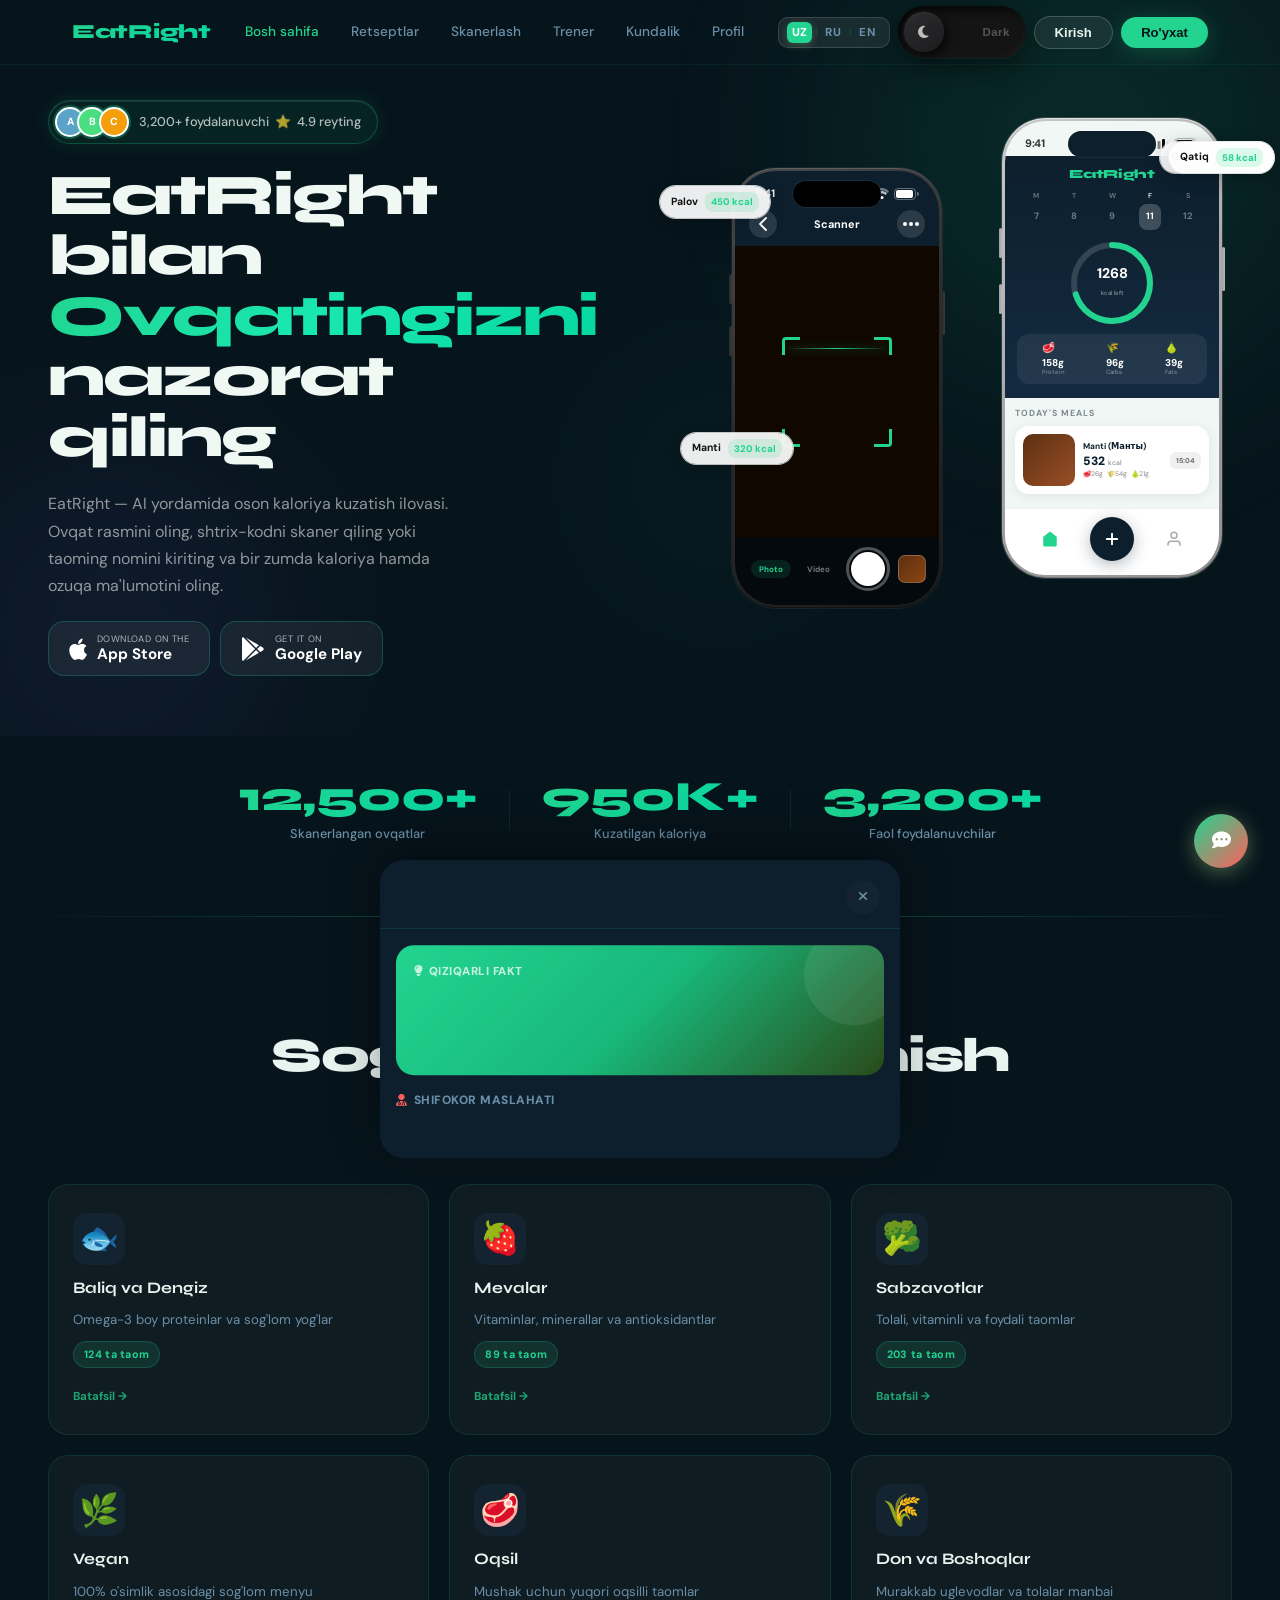
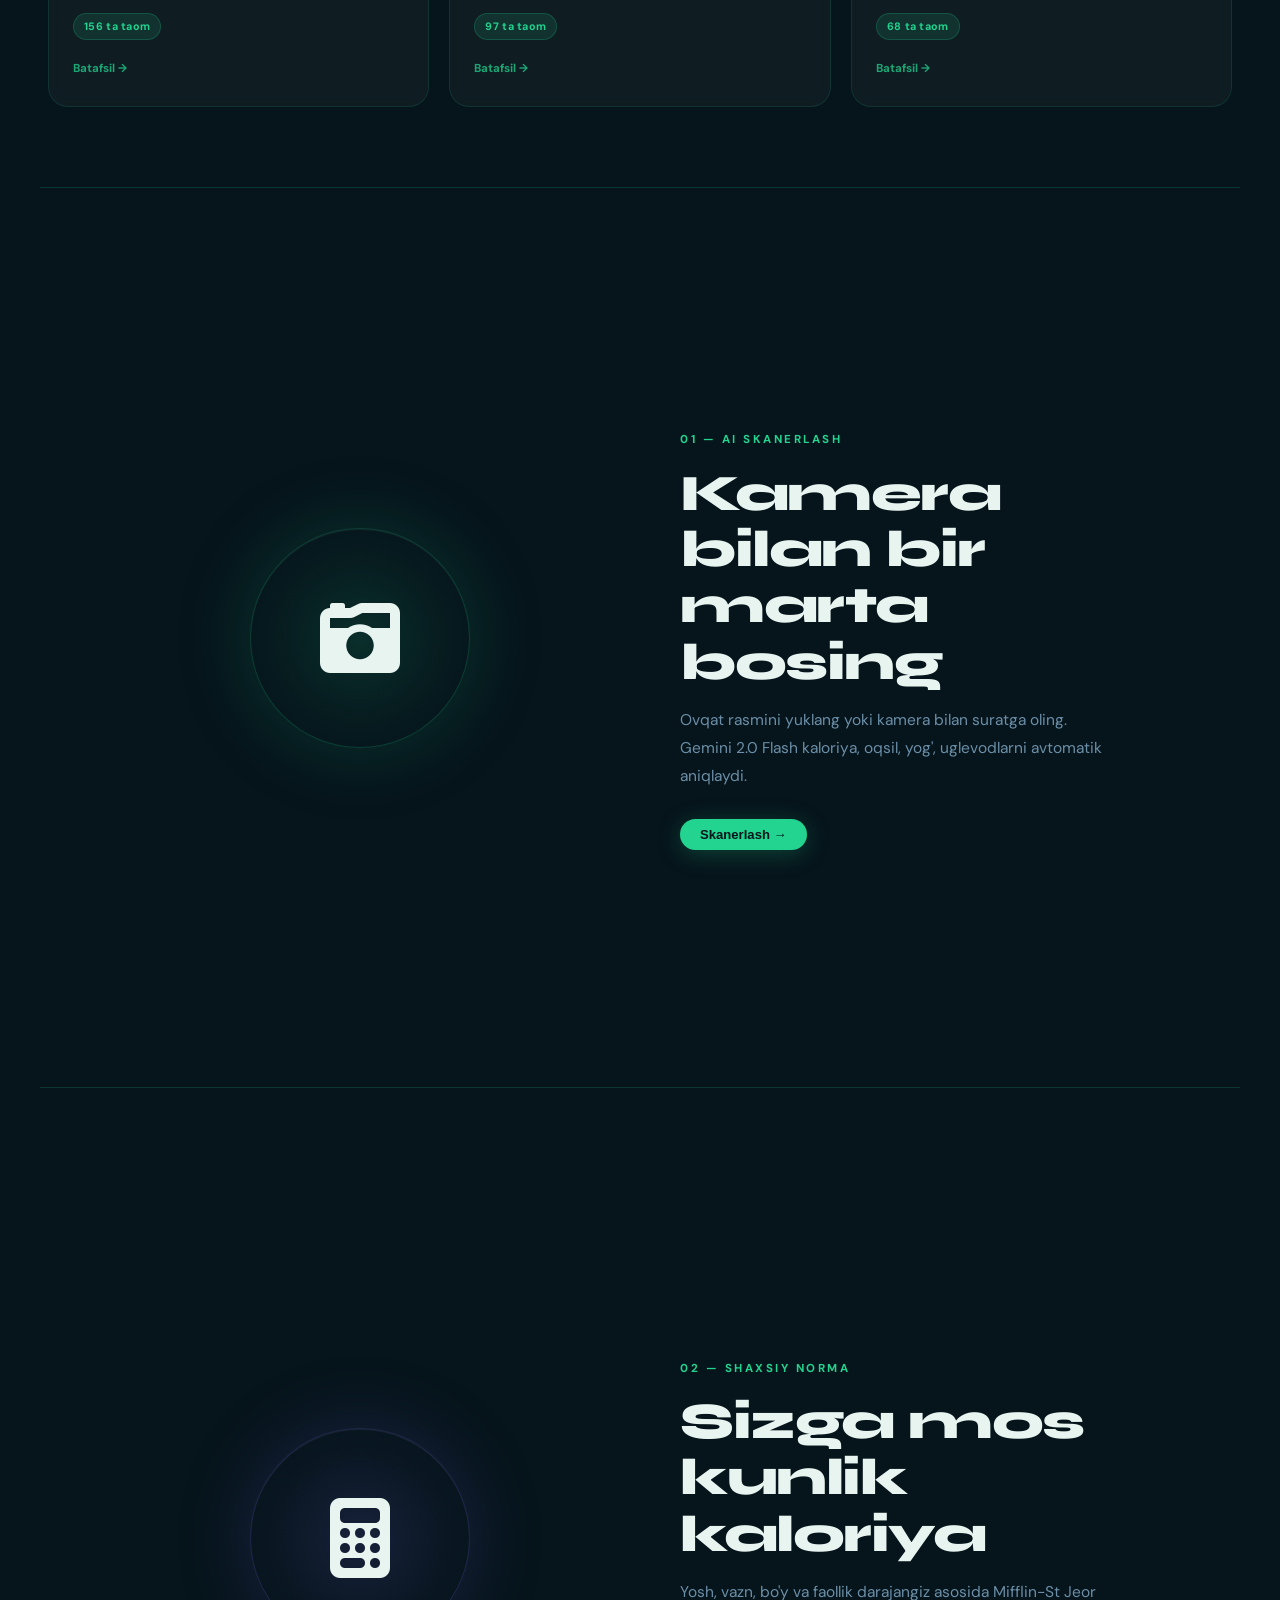
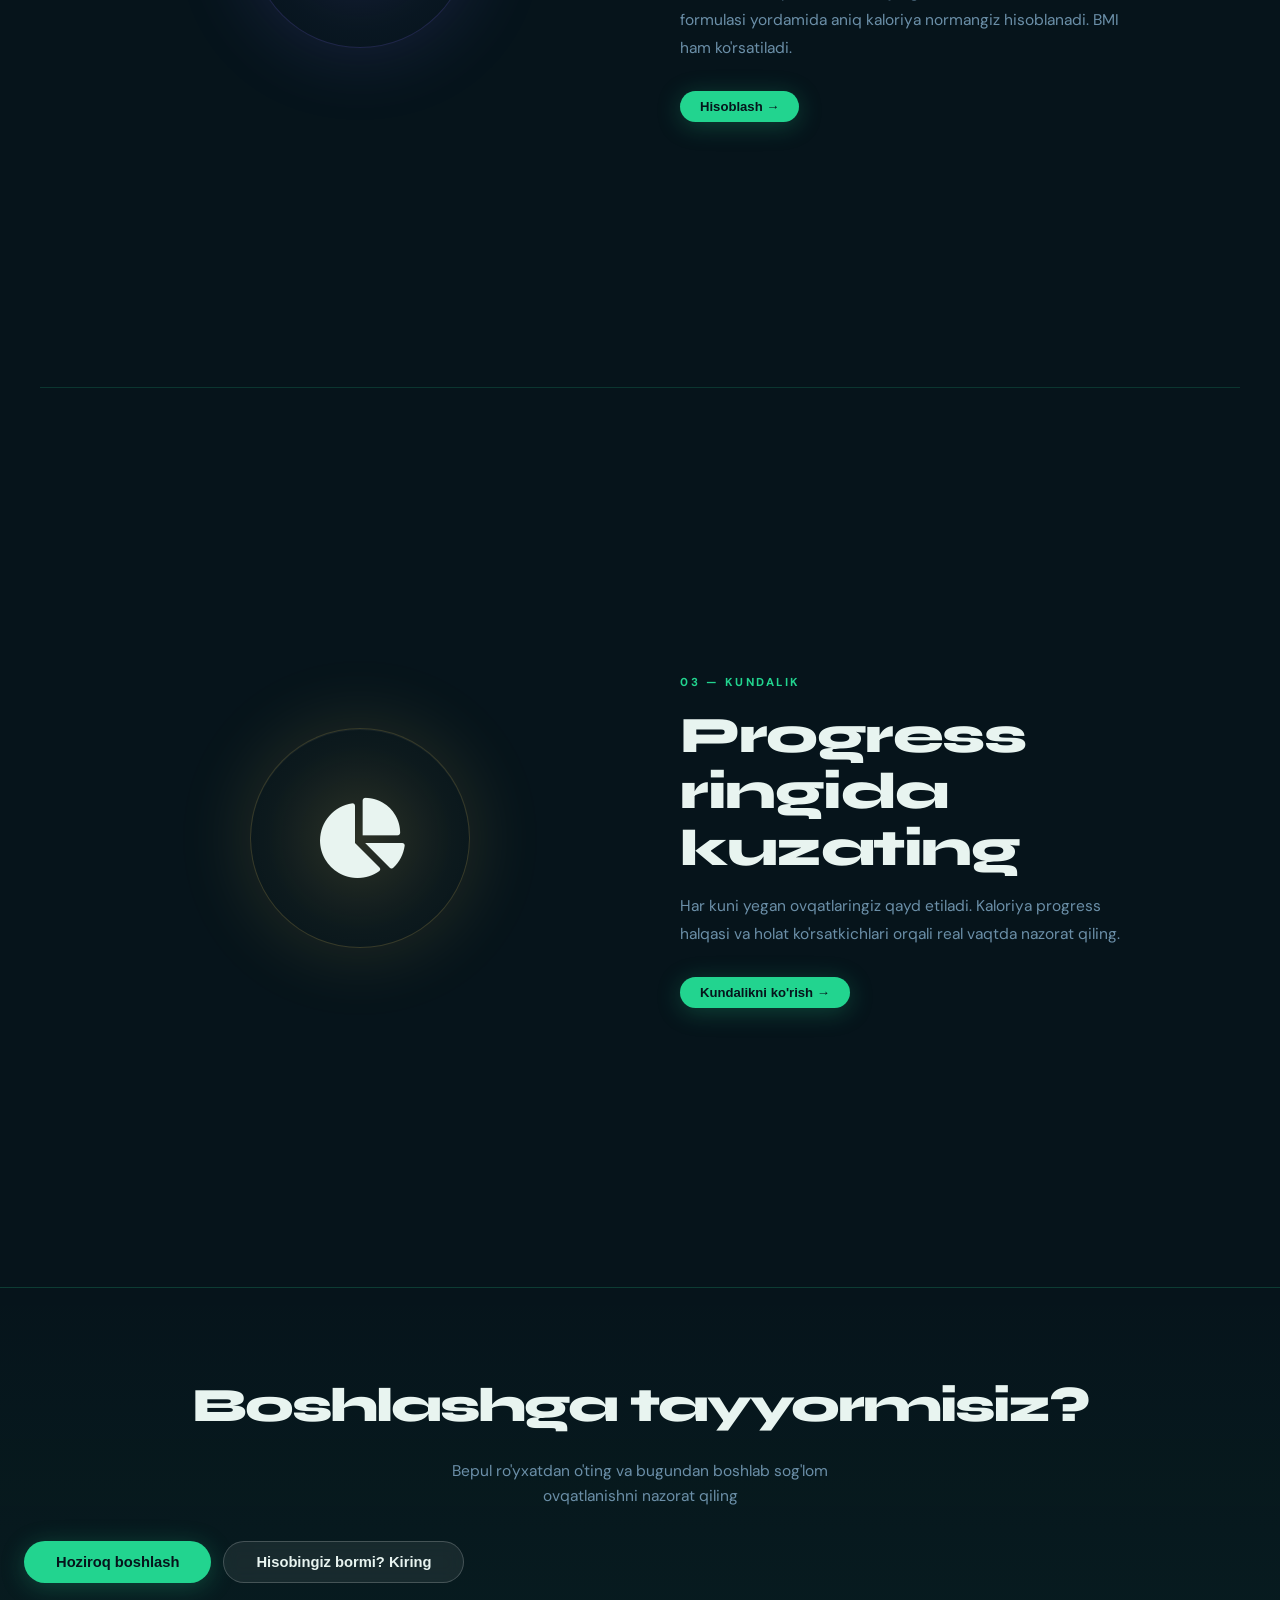
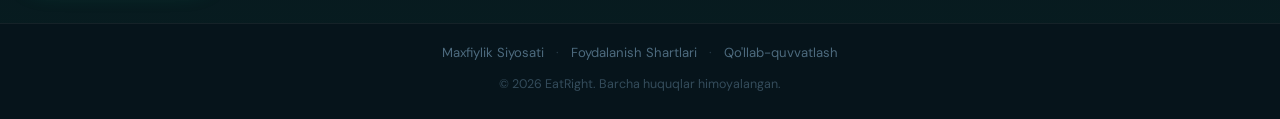
==== commit b7d23ed0: "fix: chat API URL uz.eatright.app dan Railway URL ga o'zgartirildi" ====
--- a/index.html
+++ b/index.html
@@ -7,20 +7,21 @@
 
   <!-- Google Search Console -->
   <meta name="google-site-verification" content="IjXnkzoLcCFW6Kd5n5HwBVaMVZx4cDFJkZ2wPSoxfG8" />
+  <meta name="google-site-verification" content="uzkrofYCBk4hF9sWohrpsaE6EvcJK5wAvVnFMrpugwY" />
 
   <!-- SEO -->
   <meta name="description" content="EatRight — ovqat rasmini skanerlang va kaloriyani avtomatik hisoblang. 500+ o'zbek va rus taom bazasi. Bepul kalori hisoblagich ilovasi.">
   <meta name="keywords" content="kaloriya hisoblagich, kalori hisoblash, sog'lom ovqatlanish, oziq-ovqat skaneri, dieta, EatRight, O'zbekiston">
   <meta name="robots" content="index, follow">
-  <link rel="canonical" href="https://eatright-uz.netlify.app/">
+  <link rel="canonical" href="https://eatright-landing.vercel.app/">
 
   <!-- Open Graph (ijtimoiy tarmoqlar uchun) -->
   <meta property="og:title" content="EatRight — Kaloriya Hisoblagich">
   <meta property="og:description" content="Ovqat rasmini skanerlang va kaloriyani avtomatik hisoblang. 500+ taom bazasi.">
-  <meta property="og:url" content="https://eatright-uz.netlify.app/">
+  <meta property="og:url" content="https://eatright-landing.vercel.app/">
   <meta property="og:type" content="website">
   <meta property="og:locale" content="uz_UZ">
-  <meta property="og:image" content="https://eatright-uz.netlify.app/icons/icon-512.png">
+  <meta property="og:image" content="https://eatright-landing.vercel.app/icons/icon-512.png">
 
   <!-- PWA -->
   <link rel="manifest" href="/manifest.json">
--- a/css/style.css
+++ b/css/style.css
@@ -709,7 +709,7 @@
 
 /* FOOTER SECTION */
 .tsla-footer-section{
-  text-align:center;padding:120px 24px;
+  text-align:center;padding:80px 24px 40px;
   border-top:1px solid var(--border);
   background:linear-gradient(0deg,rgba(17,33,45,.5),transparent);
 }
@@ -2002,7 +2002,7 @@
   .ea-hero-left{max-width:100%;align-items:center}
   .ea-desc{max-width:440px}
   .ea-store-row{justify-content:center}
-  .ea-phones-wrap{width:360px;height:400px}
+  .ea-phones-wrap{width:360px;height:400px;margin:0 auto}
   .ea-ph-back{width:168px;height:360px;left:0;top:40px}
   .ea-ph-front{width:162px;height:345px;right:0;top:0}
   .ea-mr-photo{height:115px}
@@ -2944,8 +2944,9 @@
   border-radius:20px 20px 0 0;
   z-index:850;
   display:flex;flex-direction:column;
-  transform:translateY(calc(100% + 80px));
-  transition:transform .35s cubic-bezier(.4,0,.2,1);
+  transform:translateY(calc(100% + 200px));
+  visibility:hidden;
+  transition:transform .35s cubic-bezier(.4,0,.2,1), visibility 0s .35s;
   box-shadow:0 -8px 40px rgba(0,0,0,.28);
 }
 @media(min-width:769px){
@@ -2956,10 +2957,10 @@
     width:370px;
     border-radius:20px;
     height:500px;
-    transform:translateY(calc(100% + 120px));
+    transform:translateY(calc(100% + 250px));
   }
 }
-.chat-panel.open{transform:translateY(0)}
+.chat-panel.open{transform:translateY(0);visibility:visible;transition:transform .35s cubic-bezier(.4,0,.2,1), visibility 0s 0s}
 
 /* Header */
 .chat-panel-header{
@@ -3171,33 +3172,93 @@
   }
 }
 
-/* Responsive swap adjustments */
+/* ── Responsive phone sizes + swap adjustments ── */
 @media(max-width:1100px){
+  .iph-back{width:192px;height:402px;left:18px;top:55px}
+  .iph-front{width:200px;height:420px;left:228px;top:8px}
   @keyframes scannerSwap{
     0%,38%{transform:rotate(-4deg) scale(0.93);z-index:1;filter:brightness(0.65) drop-shadow(0 30px 50px rgba(0,0,0,.6))}
     44%{z-index:3;transform:rotate(-4deg) scale(0.93);filter:brightness(0.65)}
-    52%,88%{transform:translateX(220px) rotate(2deg) scale(1.06);z-index:3;filter:brightness(1) drop-shadow(0 40px 60px rgba(34,212,143,.25))}
+    52%,88%{transform:translateX(210px) rotate(2deg) scale(1.06);z-index:3;filter:brightness(1) drop-shadow(0 40px 60px rgba(34,212,143,.25))}
     96%,100%{transform:rotate(-4deg) scale(0.93);z-index:1;filter:brightness(0.65) drop-shadow(0 30px 50px rgba(0,0,0,.6))}
   }
   @keyframes eatrightSwap{
     0%,38%{transform:scale(1.05);z-index:2;filter:brightness(1) drop-shadow(0 50px 70px rgba(34,212,143,.2))}
     44%{z-index:1;transform:scale(1.05);filter:brightness(1)}
-    52%,88%{transform:translateX(-220px) rotate(-5deg) scale(0.90);z-index:1;filter:brightness(0.65) drop-shadow(0 30px 50px rgba(0,0,0,.6))}
+    52%,88%{transform:translateX(-210px) rotate(-5deg) scale(0.90);z-index:1;filter:brightness(0.65) drop-shadow(0 30px 50px rgba(0,0,0,.6))}
     96%,100%{transform:scale(1.05);z-index:2;filter:brightness(1) drop-shadow(0 50px 70px rgba(34,212,143,.2))}
   }
 }
-@media(max-width:600px){
+@media(max-width:820px){
+  /* Mobil: ikki telefon yon-yoniga sig'adi, yaqin */
+  .iph-back{width:158px;height:332px;left:6px;top:38px}
+  .iph-front{width:168px;height:352px;left:182px;top:6px}
+  /* Proporsional kichik frame elementlari */
+  .iph-frame{border-radius:28px}
+  .iph-screen{border-radius:25px}
+  /* Dynamic Island yashirin — qora bo'shliq yo'q */
+  .iph-island{display:none}
+  .iph-status{padding:3px 10px 3px}
+  .iph-status-dark{padding:3px 10px 3px}
+  .iph-time{font-size:8px}
+  .iph-icons svg{transform:scale(0.7);transform-origin:right center}
+  .iph-btn-vol-up{width:2px;height:20px}
+  .iph-btn-vol-dn{width:2px;height:20px}
+  .iph-btn-power{width:2px;height:30px}
+  /* Kichik ekran uchun kompakt app header */
+  .iph-app-header{padding:5px 10px 10px}
+  .iph-week-row{display:none}
+  .iph-ring-wrap{width:74px;height:74px;margin:2px auto 4px}
+  .iph-ring-wrap svg{width:74px;height:74px}
+  .iph-ring-txt b{font-size:.78rem}
+  .iph-log{padding:6px 8px}
+  .iph-food-card{padding:6px;gap:6px}
+  .iph-food-img{width:44px;height:44px}
+  .iph-bottom-nav{padding:6px 14px 10px}
   @keyframes scannerSwap{
-    0%,38%{transform:rotate(-4deg) scale(0.93);z-index:1;filter:brightness(0.65) drop-shadow(0 20px 30px rgba(0,0,0,.6))}
+    0%,38%{transform:rotate(-4deg) scale(0.93);z-index:1;filter:brightness(0.65) drop-shadow(0 20px 35px rgba(0,0,0,.6))}
     44%{z-index:3;transform:rotate(-4deg) scale(0.93);filter:brightness(0.65)}
-    52%,88%{transform:translateX(145px) rotate(2deg) scale(1.06);z-index:3;filter:brightness(1) drop-shadow(0 30px 40px rgba(34,212,143,.25))}
-    96%,100%{transform:rotate(-4deg) scale(0.93);z-index:1;filter:brightness(0.65) drop-shadow(0 20px 30px rgba(0,0,0,.6))}
+    52%,88%{transform:translateX(176px) rotate(2deg) scale(1.06);z-index:3;filter:brightness(1) drop-shadow(0 30px 50px rgba(34,212,143,.25))}
+    96%,100%{transform:rotate(-4deg) scale(0.93);z-index:1;filter:brightness(0.65) drop-shadow(0 20px 35px rgba(0,0,0,.6))}
   }
   @keyframes eatrightSwap{
-    0%,38%{transform:scale(1.05);z-index:2;filter:brightness(1) drop-shadow(0 30px 50px rgba(34,212,143,.2))}
+    0%,38%{transform:scale(1.05);z-index:2;filter:brightness(1) drop-shadow(0 30px 55px rgba(34,212,143,.2))}
     44%{z-index:1;transform:scale(1.05);filter:brightness(1)}
-    52%,88%{transform:translateX(-145px) rotate(-5deg) scale(0.90);z-index:1;filter:brightness(0.65) drop-shadow(0 20px 30px rgba(0,0,0,.6))}
-    96%,100%{transform:scale(1.05);z-index:2;filter:brightness(1) drop-shadow(0 30px 50px rgba(34,212,143,.2))}
+    52%,88%{transform:translateX(-176px) rotate(-5deg) scale(0.90);z-index:1;filter:brightness(0.65) drop-shadow(0 20px 35px rgba(0,0,0,.6))}
+    96%,100%{transform:scale(1.05);z-index:2;filter:brightness(1) drop-shadow(0 30px 55px rgba(34,212,143,.2))}
+  }
+}
+@media(max-width:500px){
+  .iph-back{width:130px;height:272px;left:5px;top:30px}
+  .iph-front{width:138px;height:290px;left:154px;top:4px}
+  .iph-frame{border-radius:20px}
+  .iph-screen{border-radius:17px}
+  .iph-island{display:none}
+  .iph-status{padding:2px 8px 2px}
+  .iph-status-dark{padding:2px 8px 2px}
+  .iph-time{font-size:7px}
+  .iph-btn-vol-up{width:2px;height:14px}
+  .iph-btn-vol-dn{width:2px;height:14px}
+  .iph-btn-power{width:2px;height:20px}
+  .iph-app-header{padding:4px 8px 8px}
+  .iph-ring-wrap{width:60px;height:60px;margin:2px auto 3px}
+  .iph-ring-wrap svg{width:60px;height:60px}
+  .iph-ring-txt b{font-size:.65rem}
+  .iph-log{padding:4px 6px}
+  .iph-food-card{padding:5px;gap:5px}
+  .iph-food-img{width:36px;height:36px;border-radius:7px}
+  .iph-bottom-nav{padding:5px 10px 8px}
+  @keyframes scannerSwap{
+    0%,38%{transform:rotate(-4deg) scale(0.93);z-index:1;filter:brightness(0.65) drop-shadow(0 15px 25px rgba(0,0,0,.6))}
+    44%{z-index:3;transform:rotate(-4deg) scale(0.93);filter:brightness(0.65)}
+    52%,88%{transform:translateX(149px) rotate(2deg) scale(1.06);z-index:3;filter:brightness(1) drop-shadow(0 20px 35px rgba(34,212,143,.25))}
+    96%,100%{transform:rotate(-4deg) scale(0.93);z-index:1;filter:brightness(0.65) drop-shadow(0 15px 25px rgba(0,0,0,.6))}
+  }
+  @keyframes eatrightSwap{
+    0%,38%{transform:scale(1.05);z-index:2;filter:brightness(1) drop-shadow(0 20px 40px rgba(34,212,143,.2))}
+    44%{z-index:1;transform:scale(1.05);filter:brightness(1)}
+    52%,88%{transform:translateX(-149px) rotate(-5deg) scale(0.90);z-index:1;filter:brightness(0.65) drop-shadow(0 15px 25px rgba(0,0,0,.6))}
+    96%,100%{transform:scale(1.05);z-index:2;filter:brightness(1) drop-shadow(0 20px 40px rgba(34,212,143,.2))}
   }
 }
 
@@ -3520,9 +3581,9 @@
    ===================================================== */
 .site-footer{
   text-align:center;
-  padding:20px 16px 28px;
+  padding:16px 16px 24px;
   border-top:1px solid rgba(255,255,255,.06);
-  margin-top:24px;
+  margin-top:0;
 }
 .site-footer-links{
   display:flex;align-items:center;justify-content:center;
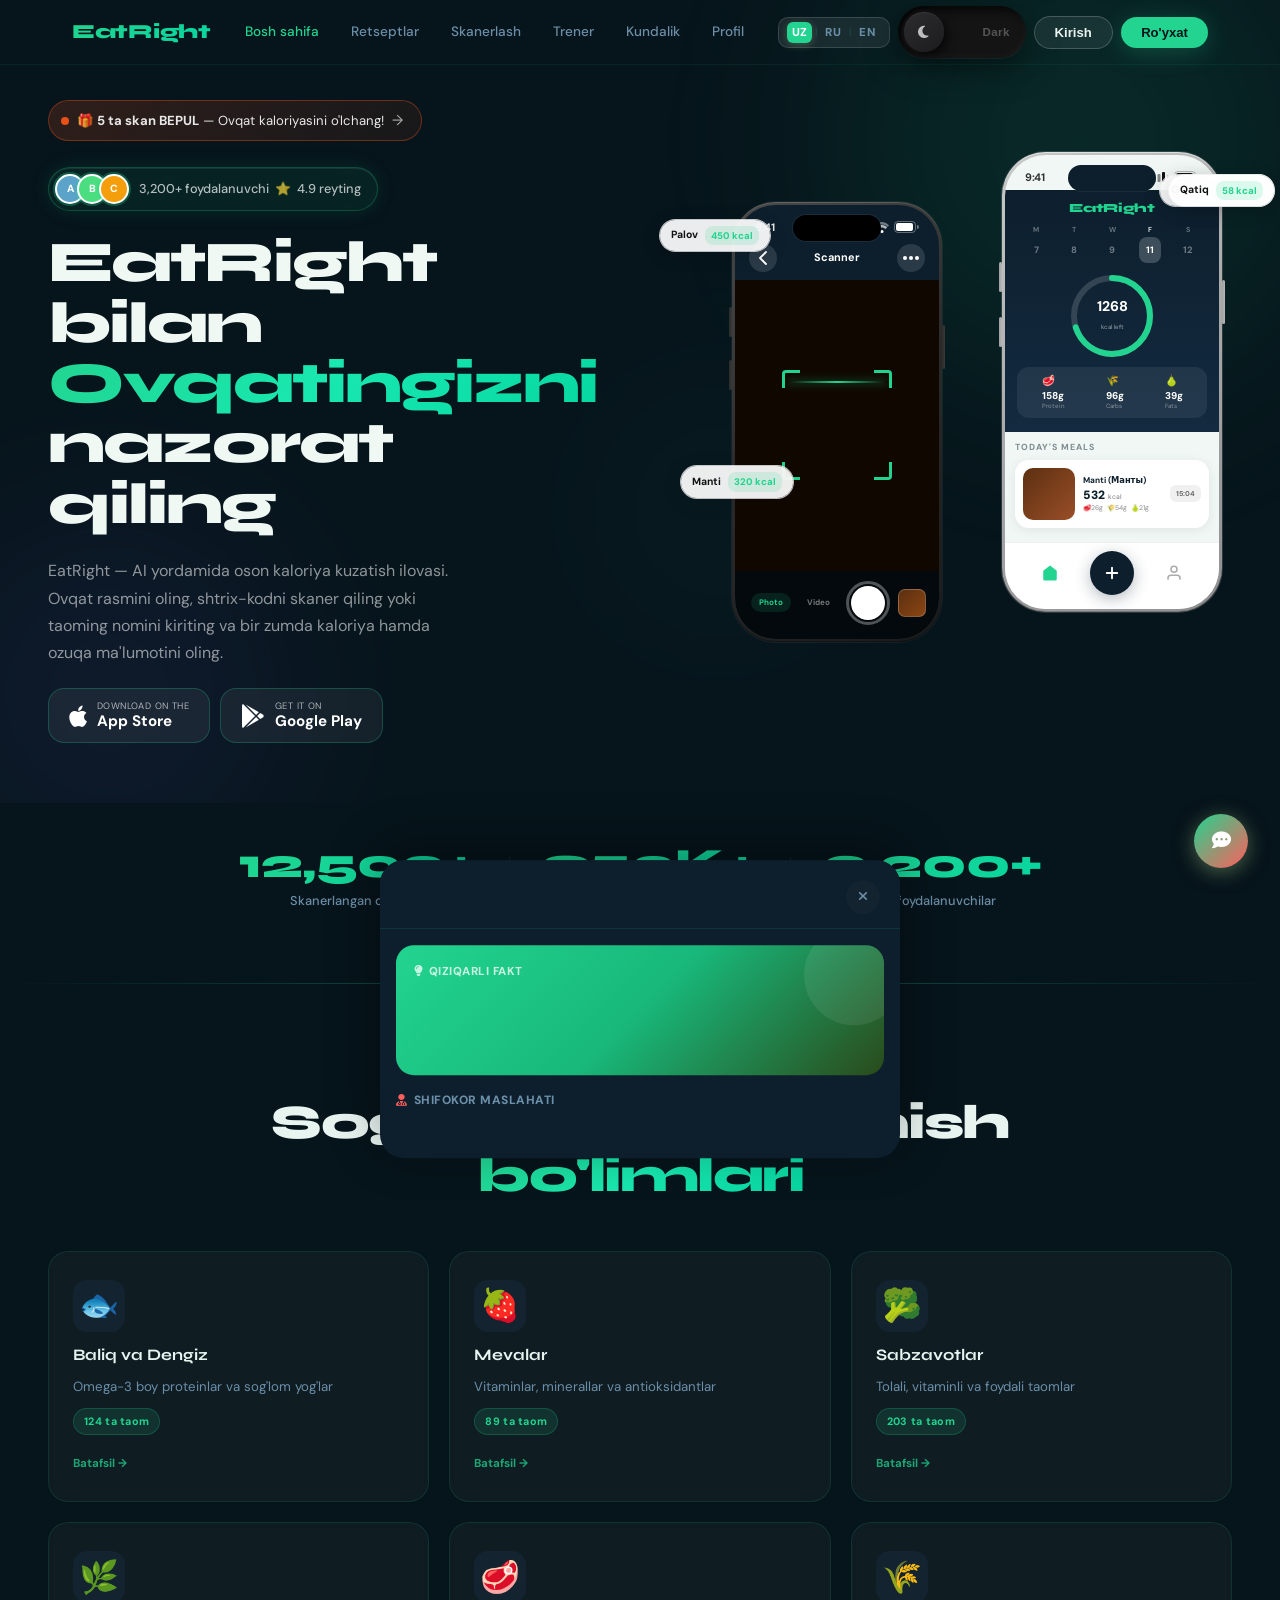
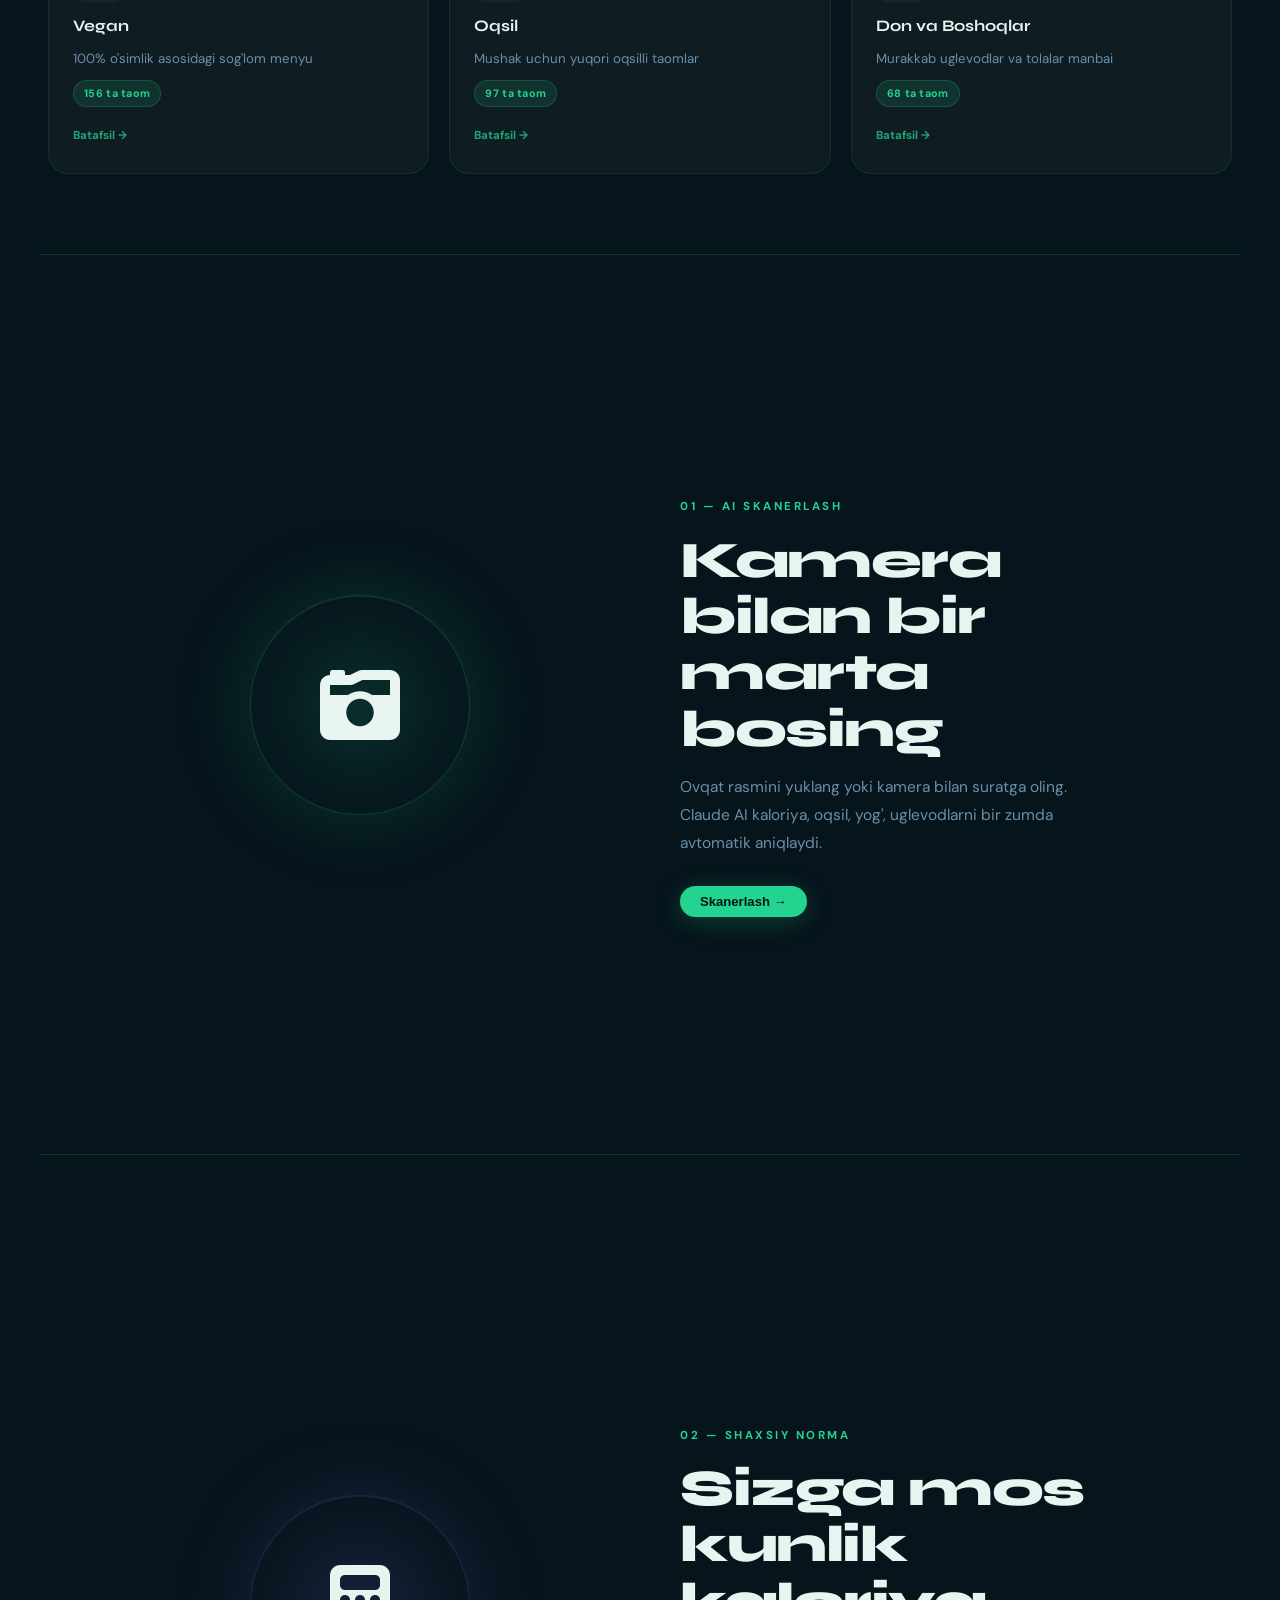
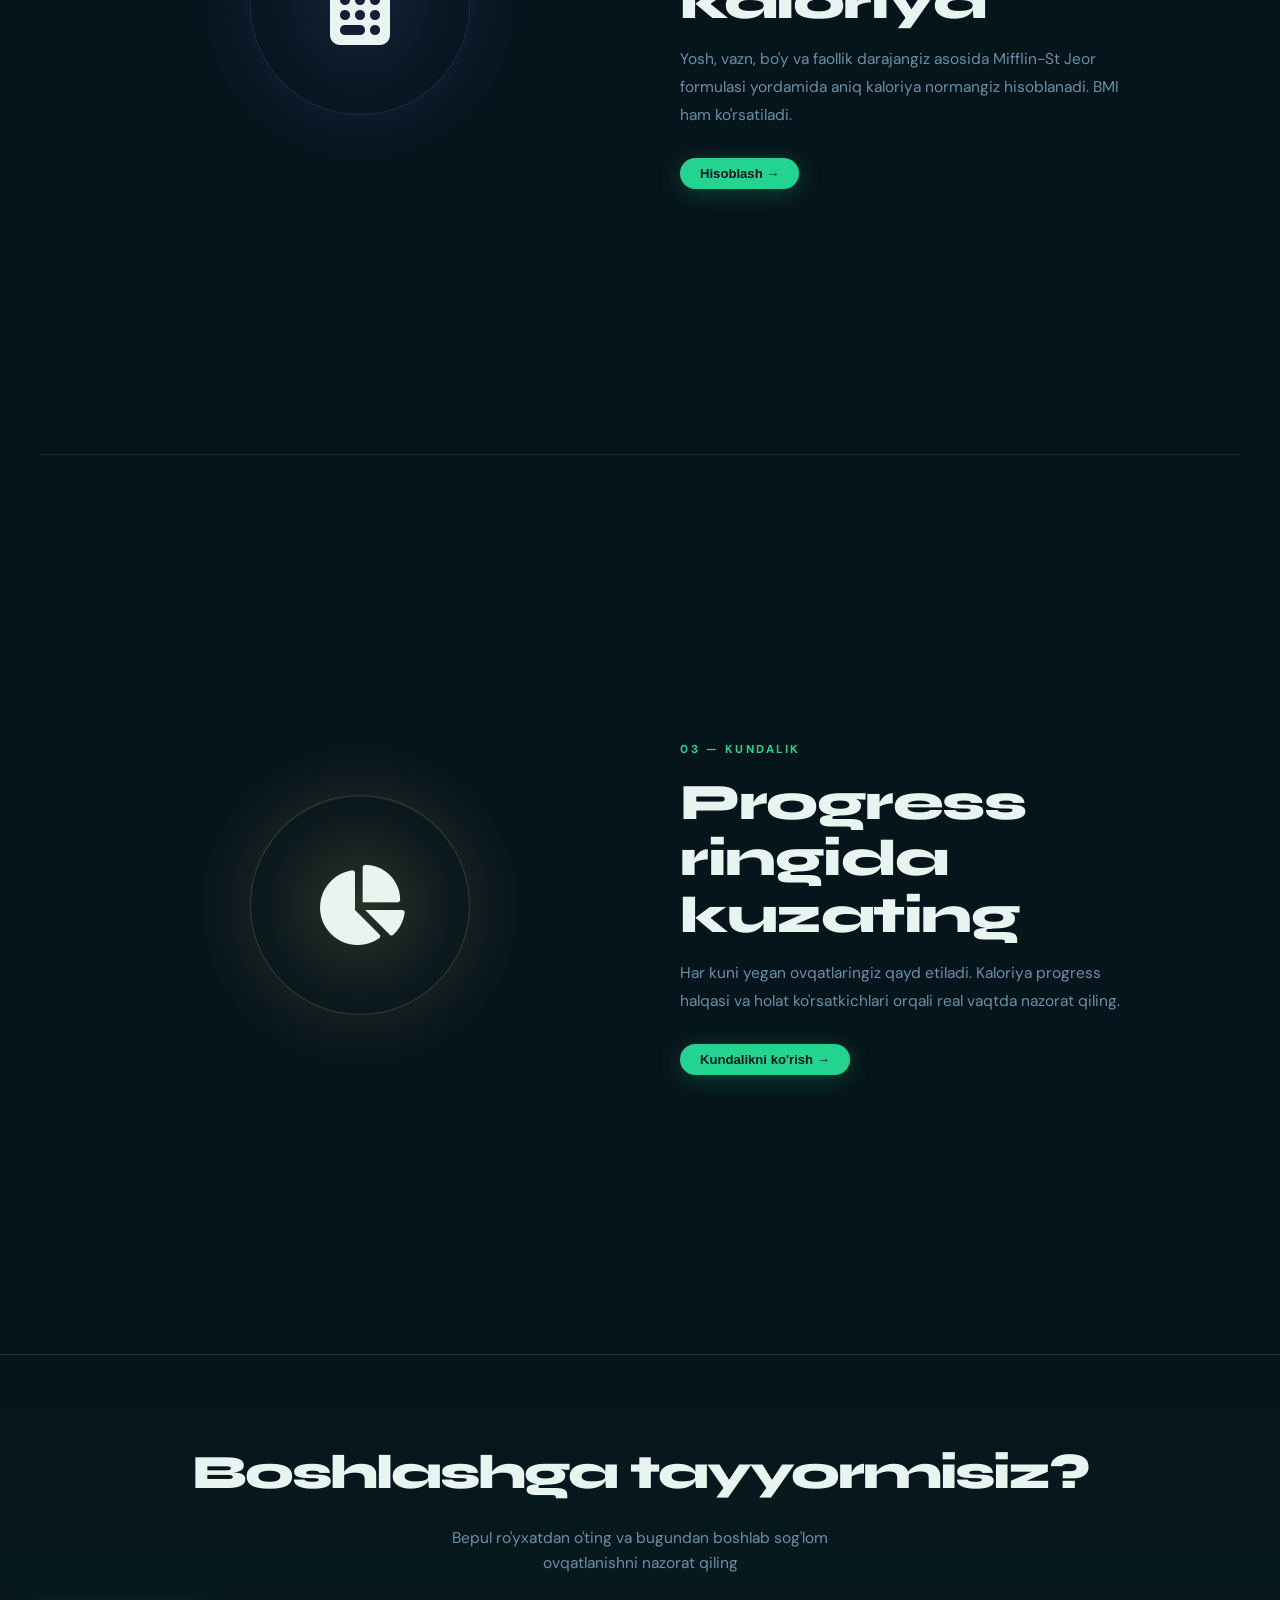
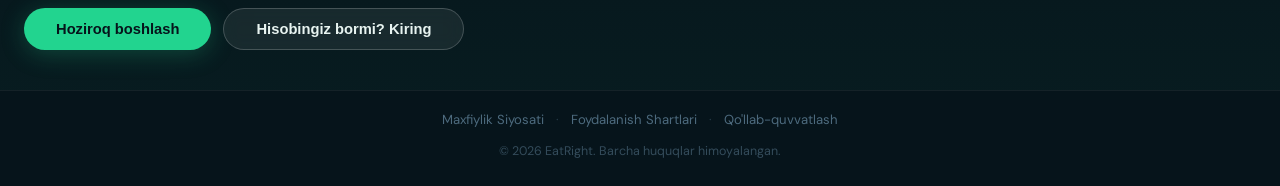
==== commit 1009e697: "feat: hero section da '5 ta skan BEPUL' marketing banneri" ====
--- a/index.html
+++ b/index.html
@@ -136,6 +136,13 @@
 
       <!-- LEFT -->
       <div class="ea-hero-left">
+
+        <!-- Marketing banner -->
+        <div class="ea-free-banner">
+          <span class="ea-free-dot"></span>
+          <span>🎁 <strong>5 ta skan BEPUL</strong> — Ovqat kaloriyasini o'lchang!</span>
+          <span class="ea-free-arrow">→</span>
+        </div>
 
         <!-- Social proof badge -->
         <div class="ea-badge">
--- a/css/style.css
+++ b/css/style.css
@@ -1382,6 +1382,49 @@
 }
 
 /* Social proof badge */
+/* ── Free banner ─────────────────────────────────────── */
+.ea-free-banner{
+  display:inline-flex;
+  align-items:center;
+  gap:8px;
+  background:linear-gradient(135deg,rgba(232,80,26,.18),rgba(232,80,26,.08));
+  border:1px solid rgba(232,80,26,.4);
+  border-radius:100px;
+  padding:8px 18px 8px 12px;
+  font-size:.82rem;
+  color:rgba(255,255,255,.9);
+  width:fit-content;
+  cursor:pointer;
+  animation:freeBannerPulse 2.5s ease-in-out infinite;
+  margin-bottom:4px;
+}
+body[data-theme="light"] .ea-free-banner{
+  background:linear-gradient(135deg,rgba(232,80,26,.12),rgba(232,80,26,.05));
+  border-color:rgba(232,80,26,.35);
+  color:#b03010;
+}
+.ea-free-dot{
+  width:8px;height:8px;border-radius:50%;
+  background:#e8501a;
+  box-shadow:0 0 0 0 rgba(232,80,26,.5);
+  animation:dotPing 1.5s ease-in-out infinite;
+  flex-shrink:0;
+}
+.ea-free-arrow{
+  font-size:.9rem;
+  opacity:.7;
+  transition:transform .2s;
+}
+.ea-free-banner:hover .ea-free-arrow{transform:translateX(3px)}
+@keyframes freeBannerPulse{
+  0%,100%{box-shadow:0 0 0 0 rgba(232,80,26,0)}
+  50%{box-shadow:0 0 12px 2px rgba(232,80,26,.2)}
+}
+@keyframes dotPing{
+  0%,100%{box-shadow:0 0 0 0 rgba(232,80,26,.5)}
+  50%{box-shadow:0 0 0 5px rgba(232,80,26,0)}
+}
+
 .ea-badge{
   display:inline-flex;
   align-items:center;
@@ -3621,10 +3664,11 @@
   opacity:0;
   animation:heroFadeUp .7s cubic-bezier(.22,1,.36,1) forwards;
 }
-.ea-hero-left > *:nth-child(1){animation-delay:.1s}
-.ea-hero-left > *:nth-child(2){animation-delay:.22s}
-.ea-hero-left > *:nth-child(3){animation-delay:.34s}
-.ea-hero-left > *:nth-child(4){animation-delay:.46s}
+.ea-hero-left > *:nth-child(1){animation-delay:.05s}
+.ea-hero-left > *:nth-child(2){animation-delay:.15s}
+.ea-hero-left > *:nth-child(3){animation-delay:.27s}
+.ea-hero-left > *:nth-child(4){animation-delay:.39s}
+.ea-hero-left > *:nth-child(5){animation-delay:.51s}
 @keyframes heroFadeUp{
   from{opacity:0;transform:translateY(24px)}
   to{opacity:1;transform:translateY(0)}
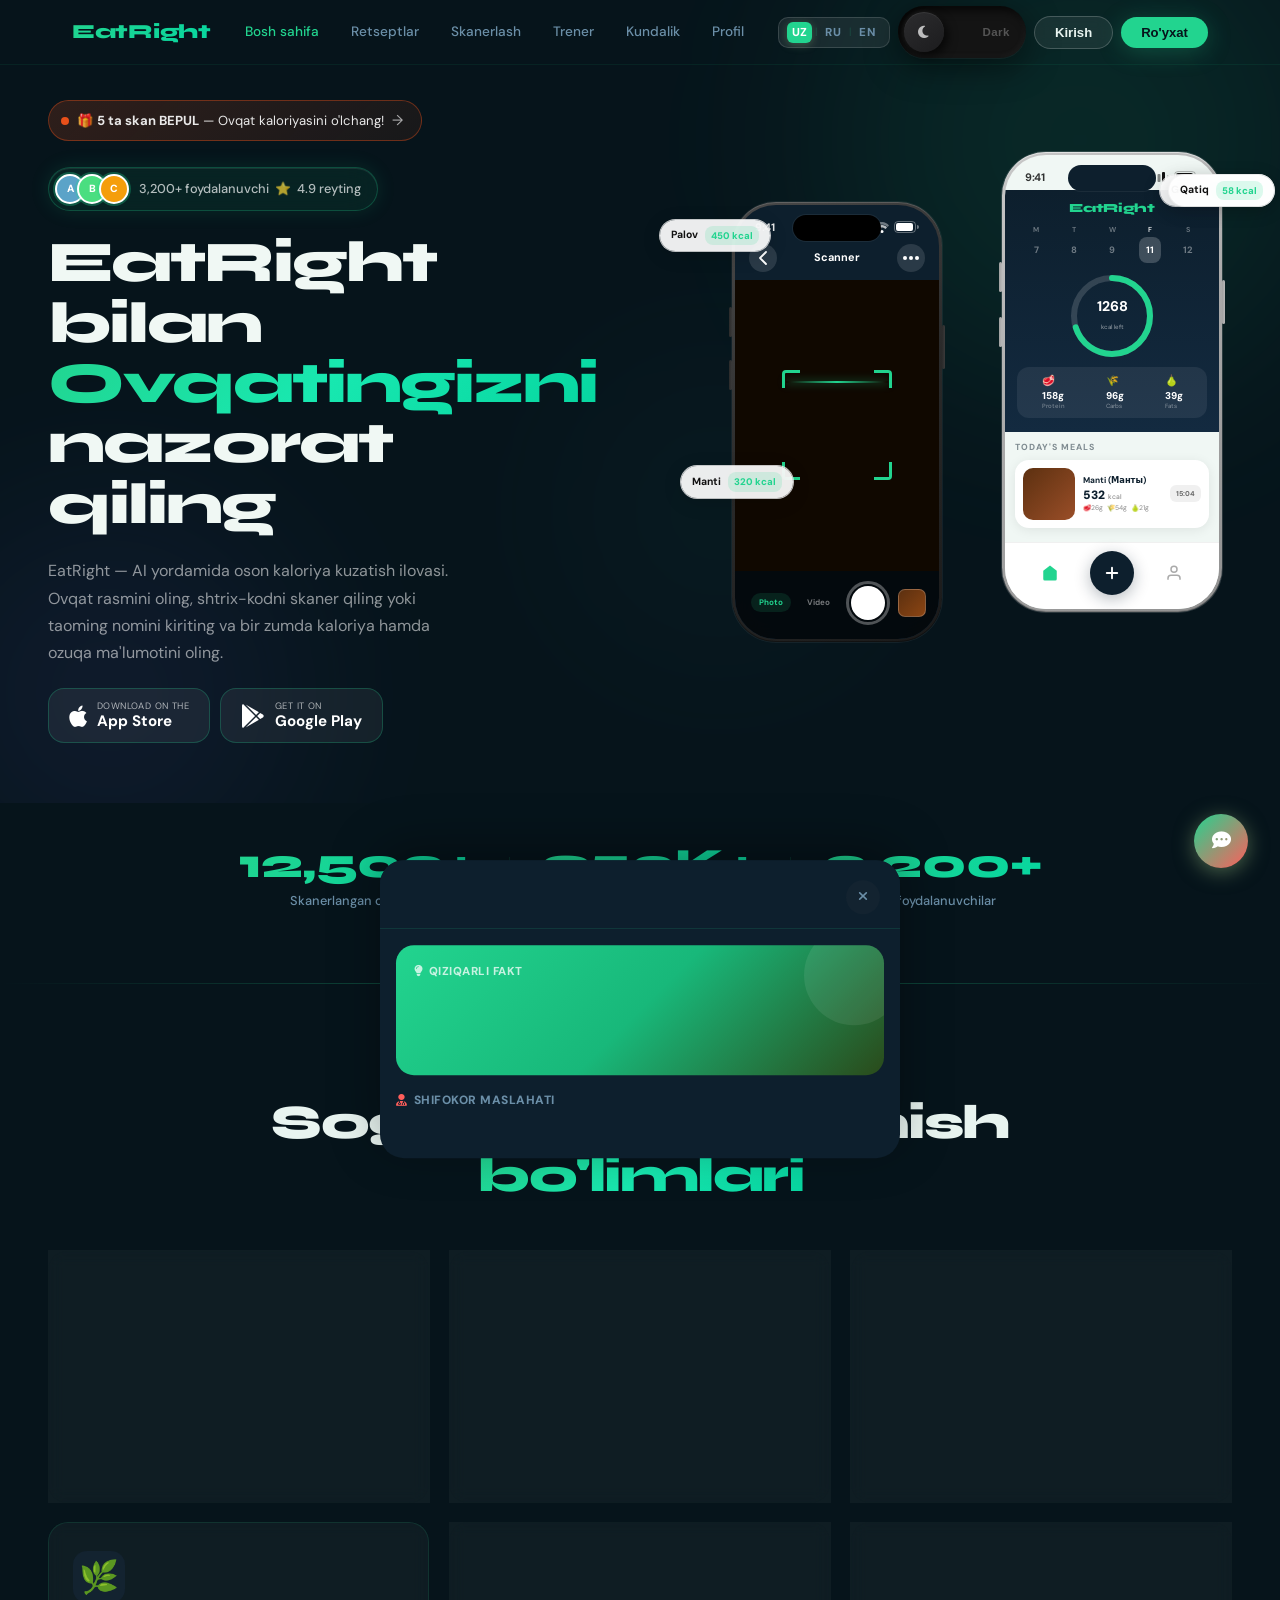
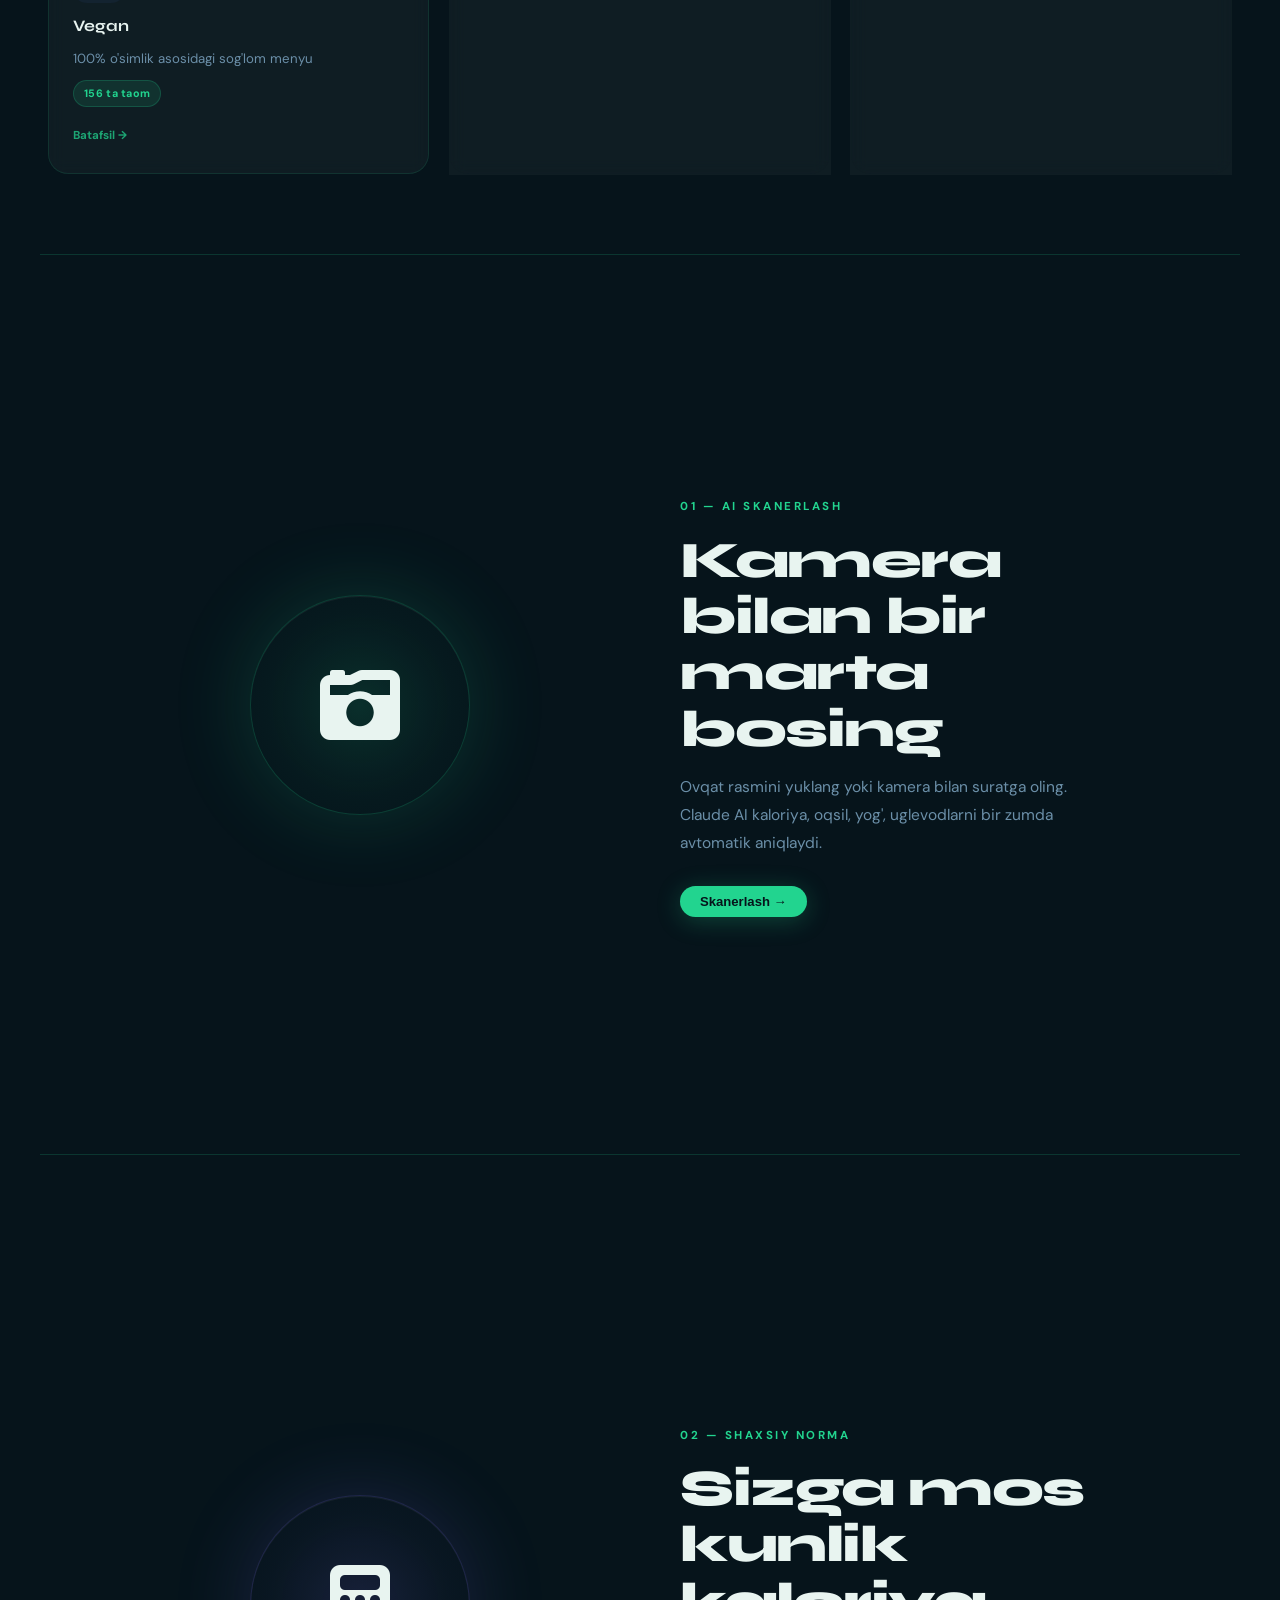
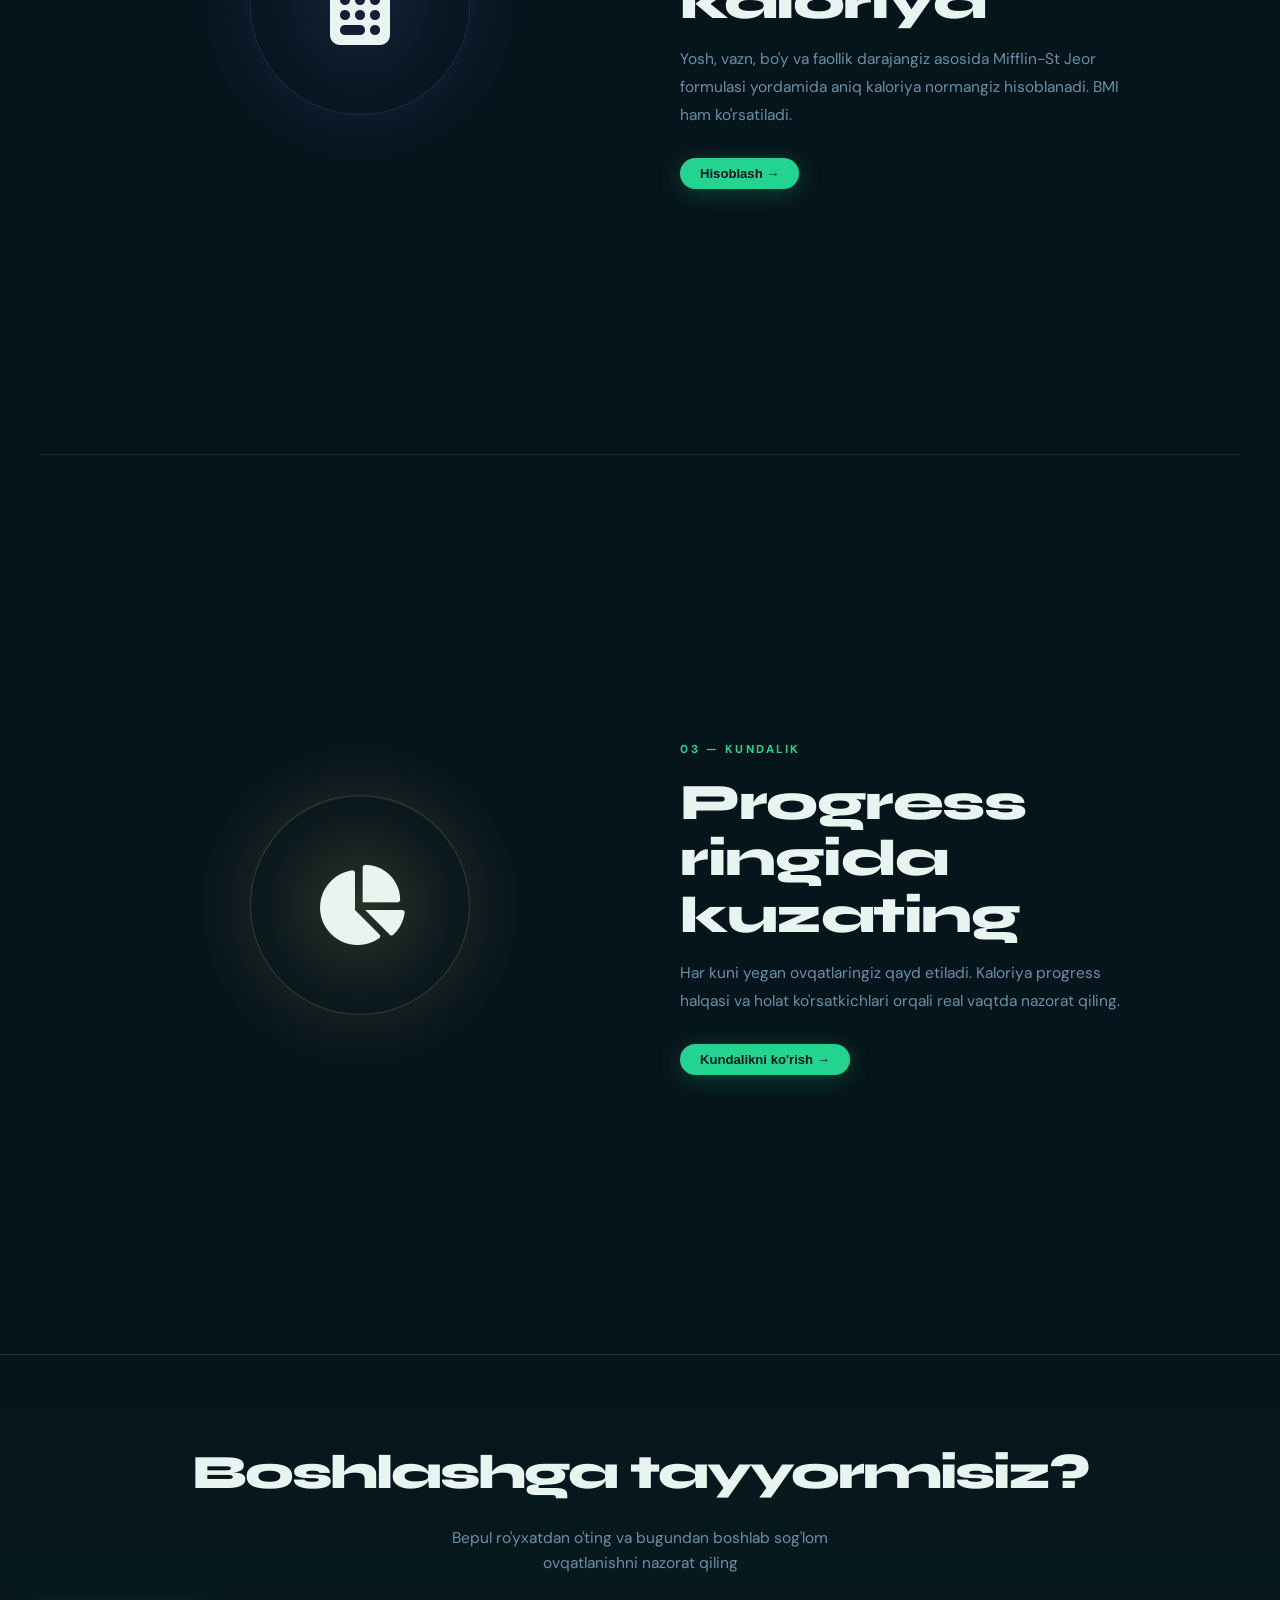
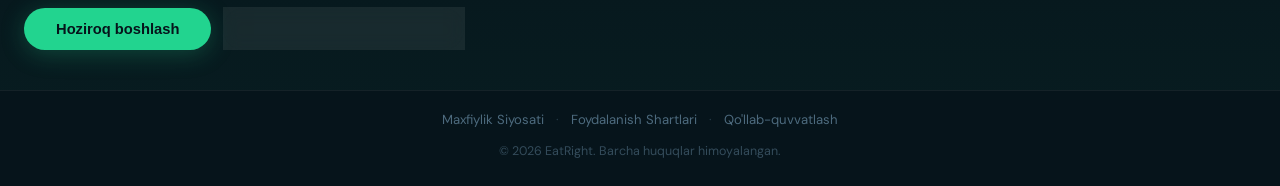
==== commit c20566b3: "fix: canonical URL va sitemap eatright.uz ga o'zgartirildi, Netlify redirect qo'shildi" ====
--- a/index.html
+++ b/index.html
@@ -13,15 +13,15 @@
   <meta name="description" content="EatRight — ovqat rasmini skanerlang va kaloriyani avtomatik hisoblang. 500+ o'zbek va rus taom bazasi. Bepul kalori hisoblagich ilovasi.">
   <meta name="keywords" content="kaloriya hisoblagich, kalori hisoblash, sog'lom ovqatlanish, oziq-ovqat skaneri, dieta, EatRight, O'zbekiston">
   <meta name="robots" content="index, follow">
-  <link rel="canonical" href="https://eatright-landing.vercel.app/">
+  <link rel="canonical" href="https://eatright.uz/">
 
   <!-- Open Graph (ijtimoiy tarmoqlar uchun) -->
   <meta property="og:title" content="EatRight — Kaloriya Hisoblagich">
   <meta property="og:description" content="Ovqat rasmini skanerlang va kaloriyani avtomatik hisoblang. 500+ taom bazasi.">
-  <meta property="og:url" content="https://eatright-landing.vercel.app/">
+  <meta property="og:url" content="https://eatright.uz/">
   <meta property="og:type" content="website">
   <meta property="og:locale" content="uz_UZ">
-  <meta property="og:image" content="https://eatright-landing.vercel.app/icons/icon-512.png">
+  <meta property="og:image" content="https://eatright.uz/icons/icon-512.png">
 
   <!-- PWA -->
   <link rel="manifest" href="/manifest.json">
@@ -37,7 +37,7 @@
   <link rel="preconnect" href="https://fonts.googleapis.com">
   <link rel="preconnect" href="https://fonts.gstatic.com" crossorigin>
   <link href="https://fonts.googleapis.com/css2?family=Syne:wght@400;500;600;700;800&family=DM+Sans:ital,opsz,wght@0,9..40,300;0,9..40,400;0,9..40,500;0,9..40,600;0,9..40,700;1,9..40,400&display=swap" rel="stylesheet">
-  <link rel="stylesheet" href="/css/style.css?v=23">
+  <link rel="stylesheet" href="/css/style.css?v=25">
   <link rel="stylesheet" href="https://cdnjs.cloudflare.com/ajax/libs/font-awesome/6.5.0/css/all.min.css">
 </head>
 <body>
--- a/css/style.css
+++ b/css/style.css
@@ -1395,7 +1395,8 @@
   color:rgba(255,255,255,.9);
   width:fit-content;
   cursor:pointer;
-  animation:freeBannerPulse 2.5s ease-in-out infinite;
+  opacity:1 !important;
+  animation:heroFadeUp .7s cubic-bezier(.22,1,.36,1) .05s both, freeBannerPulse 2.5s ease-in-out .75s infinite;
   margin-bottom:4px;
 }
 body[data-theme="light"] .ea-free-banner{
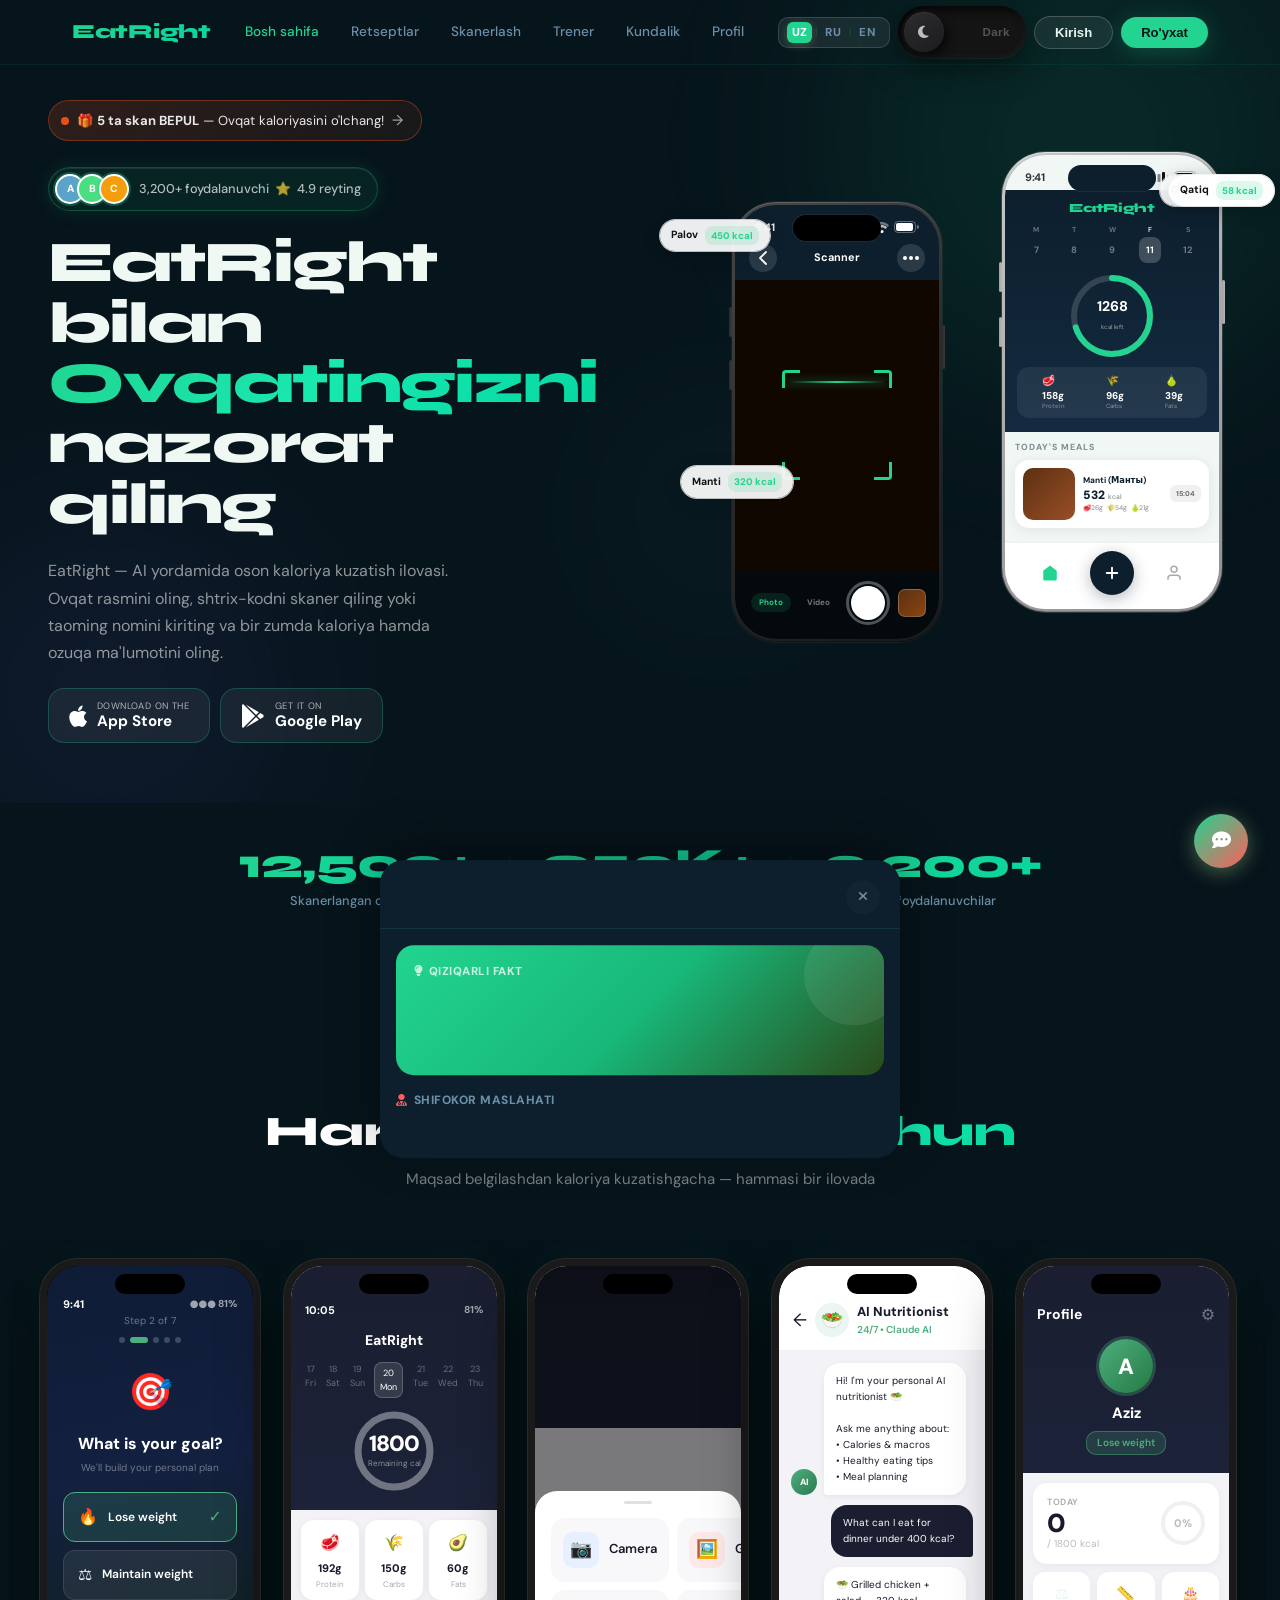
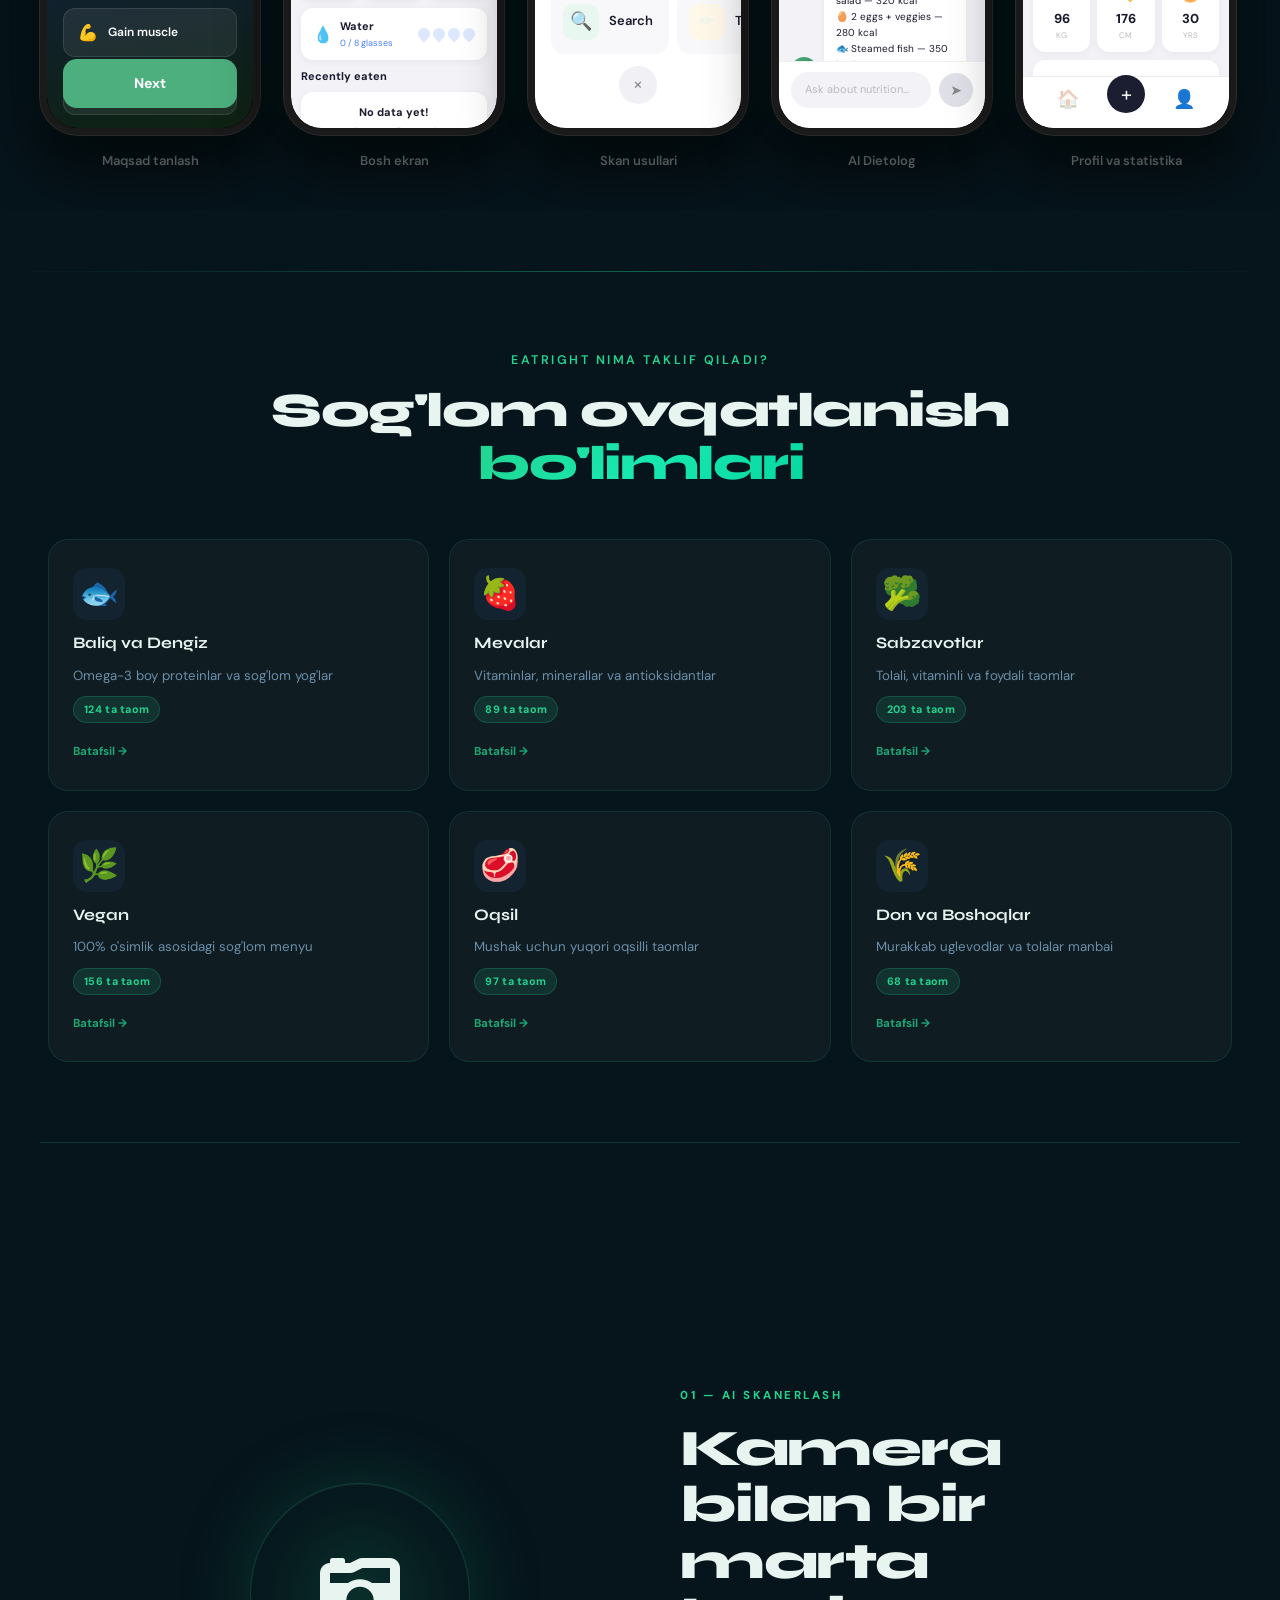
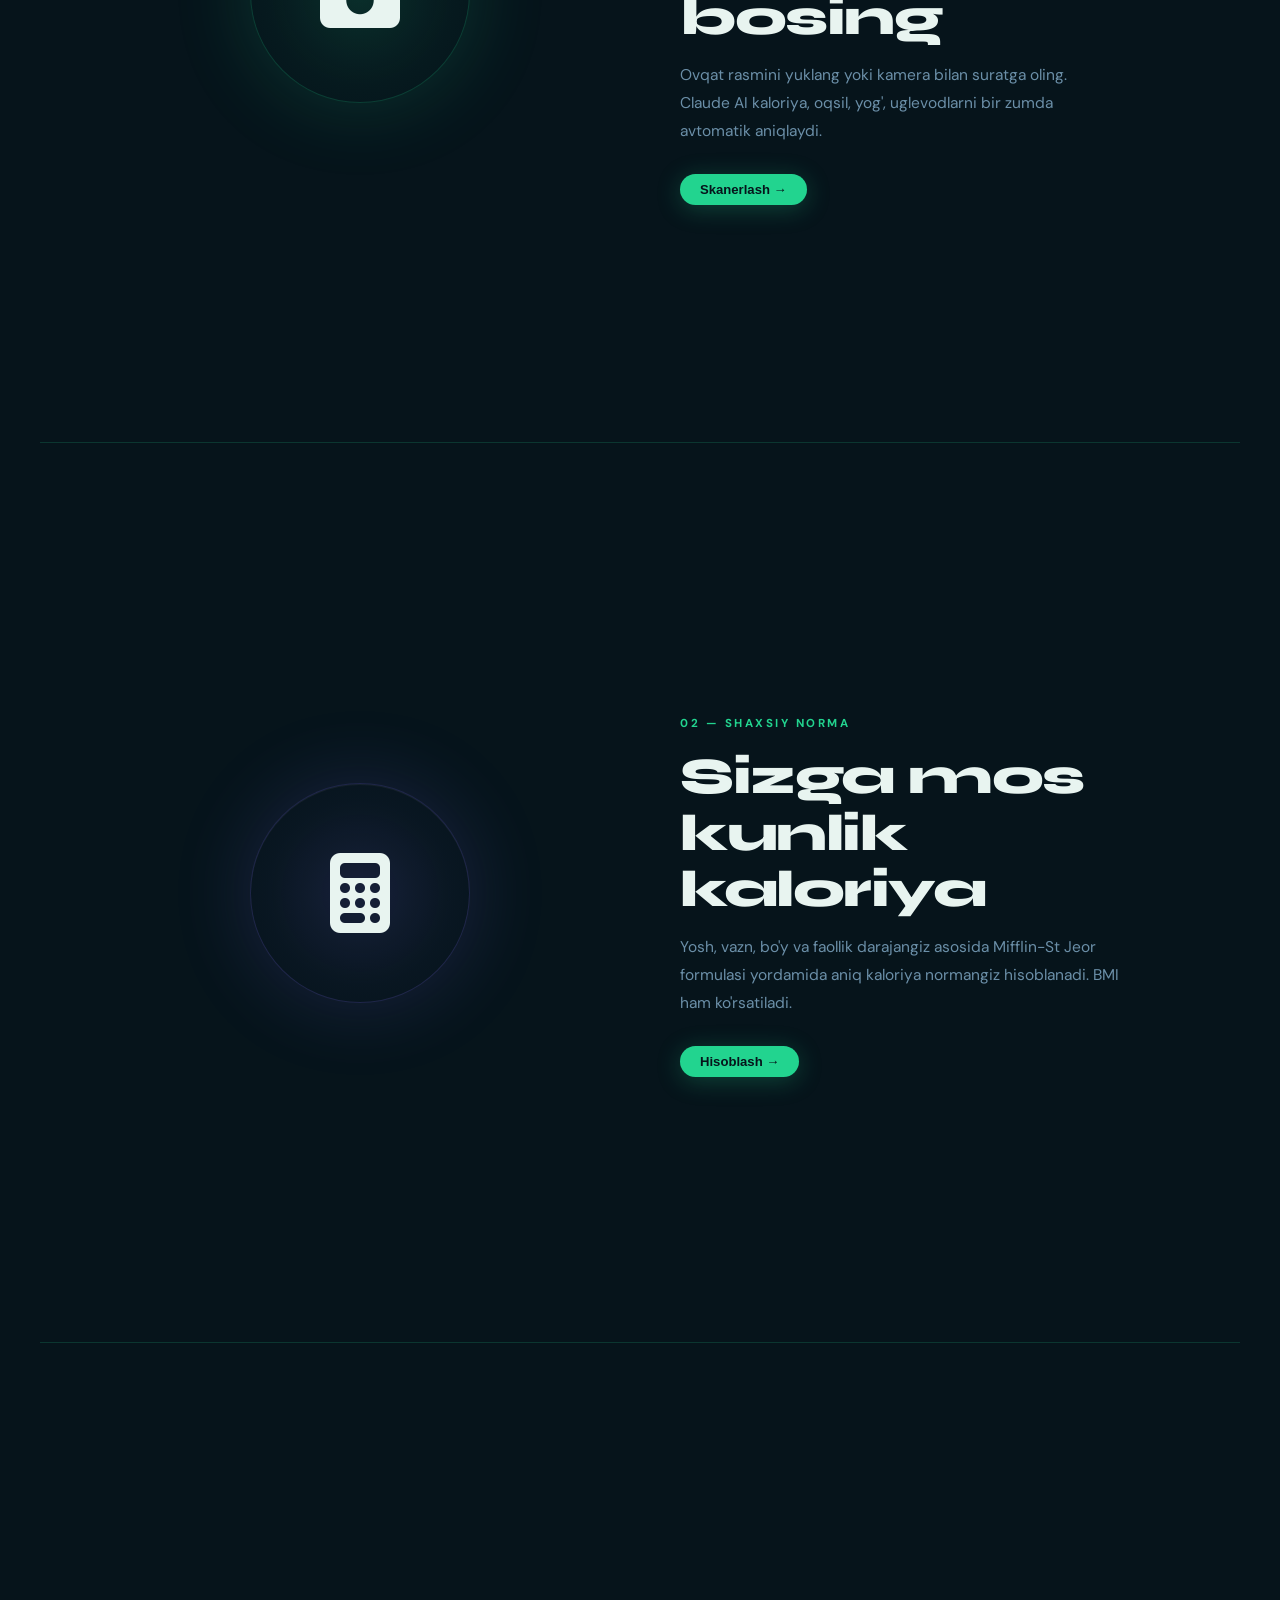
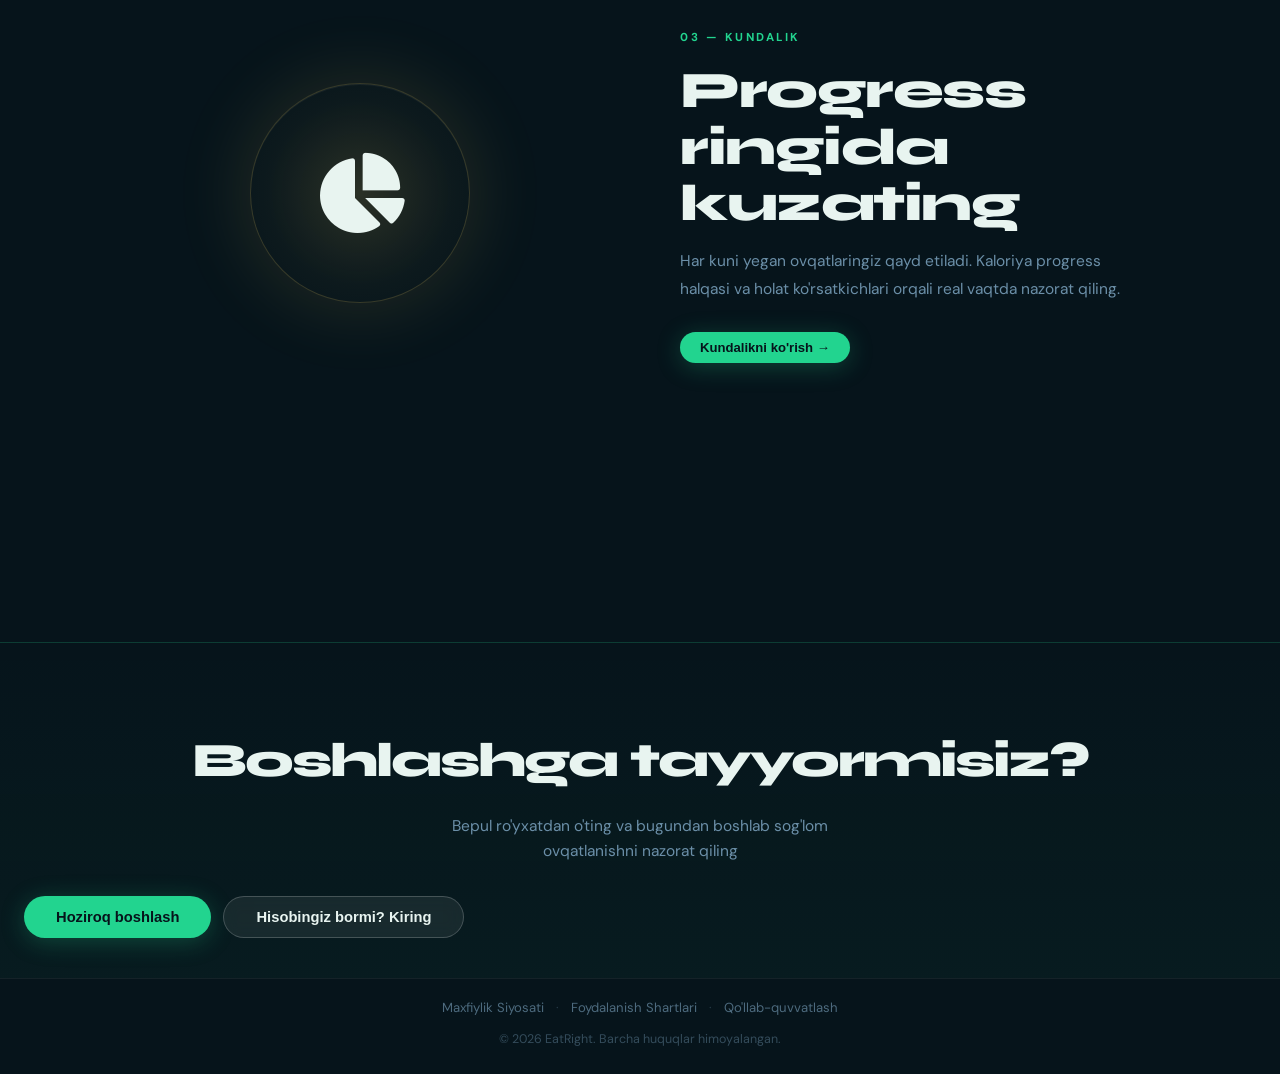
==== commit 3d2b9e88: "feat: ilova ekranlari section qo'shildi (5 ta mock phone)" ====
--- a/index.html
+++ b/index.html
@@ -341,6 +341,270 @@
     <div class="ea-stat"><span class="ea-stat-num">3,200+</span><span class="ea-stat-lbl" data-i18n="stat3_lbl">Faol foydalanuvchilar</span></div>
   </div>
 
+  <!-- APP SCREENSHOTS SECTION -->
+  <section class="appscr-section">
+    <div class="appscr-header">
+      <span class="appscr-label">Ilova ko'rinishi</span>
+      <h2 class="appscr-title">Har bir ekran <span class="ea-grad">siz uchun</span></h2>
+      <p class="appscr-sub">Maqsad belgilashdan kaloriya kuzatishgacha — hammasi bir ilovada</p>
+    </div>
+    <div class="appscr-scroll">
+
+      <!-- 1. ONBOARDING -->
+      <div class="appscr-item">
+        <div class="mock-phone">
+          <div class="mock-island"></div>
+          <div class="mock-screen mock-dark" style="background:linear-gradient(170deg,#0e1c36 0%,#132040 45%,#0e2212 100%)">
+            <div class="mock-sb" style="color:#fff">
+              <span>9:41</span><span style="font-size:10px;opacity:.6">●●● 81%</span>
+            </div>
+            <div style="display:flex;flex-direction:column;align-items:center;padding:0 16px">
+              <div style="color:rgba(255,255,255,.4);font-size:10px;margin-bottom:8px">Step 2 of 7</div>
+              <div style="display:flex;gap:5px;margin-bottom:20px">
+                <div style="width:6px;height:6px;border-radius:3px;background:rgba(255,255,255,.2)"></div>
+                <div style="width:18px;height:6px;border-radius:3px;background:#4caf7d"></div>
+                <div style="width:6px;height:6px;border-radius:3px;background:rgba(255,255,255,.2)"></div>
+                <div style="width:6px;height:6px;border-radius:3px;background:rgba(255,255,255,.2)"></div>
+                <div style="width:6px;height:6px;border-radius:3px;background:rgba(255,255,255,.2)"></div>
+              </div>
+              <div style="font-size:36px;margin-bottom:10px">🎯</div>
+              <div style="color:#fff;font-size:16px;font-weight:800;text-align:center;margin-bottom:4px">What is your goal?</div>
+              <div style="color:rgba(255,255,255,.4);font-size:10px;margin-bottom:16px">We'll build your personal plan</div>
+              <div style="width:100%;display:flex;flex-direction:column;gap:8px">
+                <div style="background:rgba(76,175,125,.18);border:1.5px solid #4caf7d;border-radius:12px;padding:11px 14px;display:flex;align-items:center;gap:10px">
+                  <span style="font-size:16px">🔥</span><span style="color:#fff;font-size:12px;font-weight:600;flex:1">Lose weight</span><span style="color:#4caf7d;font-weight:800">✓</span>
+                </div>
+                <div style="background:rgba(255,255,255,.07);border:1px solid rgba(255,255,255,.1);border-radius:12px;padding:11px 14px;display:flex;align-items:center;gap:10px">
+                  <span style="font-size:16px">⚖️</span><span style="color:#fff;font-size:12px;font-weight:600">Maintain weight</span>
+                </div>
+                <div style="background:rgba(255,255,255,.07);border:1px solid rgba(255,255,255,.1);border-radius:12px;padding:11px 14px;display:flex;align-items:center;gap:10px">
+                  <span style="font-size:16px">💪</span><span style="color:#fff;font-size:12px;font-weight:600">Gain muscle</span>
+                </div>
+                <div style="background:rgba(255,255,255,.07);border:1px solid rgba(255,255,255,.1);border-radius:12px;padding:11px 14px;display:flex;align-items:center;gap:10px">
+                  <span style="font-size:16px">🏃</span><span style="color:#fff;font-size:12px;font-weight:600">Get fit</span>
+                </div>
+              </div>
+            </div>
+            <div style="position:absolute;bottom:20px;left:16px;right:16px;background:#4caf7d;border-radius:14px;padding:13px;text-align:center;color:#fff;font-size:14px;font-weight:700">Next</div>
+          </div>
+        </div>
+        <div class="appscr-caption">Maqsad tanlash</div>
+      </div>
+
+      <!-- 2. HOME -->
+      <div class="appscr-item">
+        <div class="mock-phone">
+          <div class="mock-island"></div>
+          <div class="mock-screen" style="background:#f2f2f7;display:flex;flex-direction:column">
+            <div style="background:linear-gradient(180deg,#1a1e30,#1c2238);padding:36px 14px 14px;flex-shrink:0">
+              <div class="mock-sb" style="color:#fff;position:relative;height:auto;padding:0 0 10px"><span>10:05</span><span style="font-size:10px;opacity:.6">81%</span></div>
+              <div style="color:#fff;font-size:14px;font-weight:800;text-align:center;margin-bottom:10px">EatRight</div>
+              <div style="display:flex;justify-content:space-between;margin-bottom:8px">
+                <div style="color:rgba(255,255,255,.35);font-size:9px;text-align:center">17<br>Fri</div>
+                <div style="color:rgba(255,255,255,.35);font-size:9px;text-align:center">18<br>Sat</div>
+                <div style="color:rgba(255,255,255,.35);font-size:9px;text-align:center">19<br>Sun</div>
+                <div style="color:#fff;font-size:9px;text-align:center;background:rgba(255,255,255,.12);border:1px solid rgba(255,255,255,.2);border-radius:8px;padding:3px 5px">20<br>Mon</div>
+                <div style="color:rgba(255,255,255,.35);font-size:9px;text-align:center">21<br>Tue</div>
+                <div style="color:rgba(255,255,255,.35);font-size:9px;text-align:center">22<br>Wed</div>
+                <div style="color:rgba(255,255,255,.35);font-size:9px;text-align:center">23<br>Thu</div>
+              </div>
+              <div style="display:flex;justify-content:center;align-items:center;position:relative;height:90px">
+                <svg width="90" height="90" viewBox="0 0 90 90" style="transform:rotate(-90deg)">
+                  <circle cx="45" cy="45" r="36" stroke="rgba(255,255,255,.1)" stroke-width="7" fill="none"/>
+                  <circle cx="45" cy="45" r="36" stroke="rgba(255,255,255,.3)" stroke-width="7" fill="none" stroke-dasharray="226" stroke-linecap="round"/>
+                </svg>
+                <div style="position:absolute;text-align:center">
+                  <div style="color:#fff;font-size:22px;font-weight:900;letter-spacing:-1px;line-height:1">1800</div>
+                  <div style="color:rgba(255,255,255,.5);font-size:8px;margin-top:2px">Remaining cal</div>
+                </div>
+              </div>
+            </div>
+            <div style="display:flex;gap:6px;padding:10px 10px 0;background:#f2f2f7">
+              <div style="flex:1;background:#fff;border-radius:12px;padding:10px 8px;text-align:center;box-shadow:0 2px 8px rgba(0,0,0,.06)">
+                <div style="font-size:16px;margin-bottom:4px">🥩</div>
+                <div style="color:#1a1a2e;font-size:11px;font-weight:800">192g</div>
+                <div style="color:#aaa;font-size:8px">Protein</div>
+              </div>
+              <div style="flex:1;background:#fff;border-radius:12px;padding:10px 8px;text-align:center;box-shadow:0 2px 8px rgba(0,0,0,.06)">
+                <div style="font-size:16px;margin-bottom:4px">🌾</div>
+                <div style="color:#1a1a2e;font-size:11px;font-weight:800">150g</div>
+                <div style="color:#aaa;font-size:8px">Carbs</div>
+              </div>
+              <div style="flex:1;background:#fff;border-radius:12px;padding:10px 8px;text-align:center;box-shadow:0 2px 8px rgba(0,0,0,.06)">
+                <div style="font-size:16px;margin-bottom:4px">🥑</div>
+                <div style="color:#1a1a2e;font-size:11px;font-weight:800">60g</div>
+                <div style="color:#aaa;font-size:8px">Fats</div>
+              </div>
+            </div>
+            <div style="margin:8px 10px 0;background:#fff;border-radius:12px;padding:10px 12px;display:flex;align-items:center;justify-content:space-between;box-shadow:0 2px 8px rgba(0,0,0,.05)">
+              <div style="display:flex;align-items:center;gap:7px">
+                <span style="font-size:16px">💧</span>
+                <div>
+                  <div style="font-size:11px;font-weight:700;color:#1a1a2e">Water</div>
+                  <div style="font-size:9px;color:#4c7fff">0 / 8 glasses</div>
+                </div>
+              </div>
+              <div style="display:flex;gap:3px">
+                <div style="width:12px;height:12px;border-radius:50% 50% 50% 0;transform:rotate(-45deg);background:#dde8ff"></div>
+                <div style="width:12px;height:12px;border-radius:50% 50% 50% 0;transform:rotate(-45deg);background:#dde8ff"></div>
+                <div style="width:12px;height:12px;border-radius:50% 50% 50% 0;transform:rotate(-45deg);background:#dde8ff"></div>
+                <div style="width:12px;height:12px;border-radius:50% 50% 50% 0;transform:rotate(-45deg);background:#dde8ff"></div>
+              </div>
+            </div>
+            <div style="margin:8px 10px 0">
+              <div style="font-size:11px;font-weight:700;color:#1a1a2e;margin-bottom:6px">Recently eaten</div>
+              <div style="background:#fff;border-radius:12px;padding:12px;text-align:center;box-shadow:0 2px 8px rgba(0,0,0,.05)">
+                <div style="font-size:11px;font-weight:700;color:#1a1a2e">No data yet!</div>
+                <div style="font-size:9px;color:#bbb;margin-top:2px">Scan your first meal</div>
+              </div>
+            </div>
+            <div style="margin-top:auto;height:52px;background:#fff;border-top:1px solid #ebebeb;display:flex;align-items:center;justify-content:space-around;padding:0 20px 6px;flex-shrink:0">
+              <span style="font-size:18px">🏠</span>
+              <div style="width:38px;height:38px;background:#1a1e30;border-radius:19px;display:flex;align-items:center;justify-content:center;color:#fff;font-size:20px;margin-bottom:10px;box-shadow:0 4px 12px rgba(26,30,48,.4)">+</div>
+              <span style="font-size:18px;opacity:.35">👤</span>
+            </div>
+          </div>
+        </div>
+        <div class="appscr-caption">Bosh ekran</div>
+      </div>
+
+      <!-- 3. SCAN -->
+      <div class="appscr-item">
+        <div class="mock-phone">
+          <div class="mock-island"></div>
+          <div class="mock-screen" style="background:#f2f2f7;position:relative;overflow:hidden">
+            <div style="position:absolute;inset:0;background:linear-gradient(180deg,#1a1e30 0%,#1c2238 35%,#f2f2f7 35%);filter:brightness(.5)"></div>
+            <div style="position:absolute;bottom:0;left:0;right:0;background:#fff;border-radius:22px 22px 0 0;padding:10px 16px 24px">
+              <div style="width:28px;height:3px;background:#e0e0e0;border-radius:2px;margin:0 auto 14px"></div>
+              <div style="display:grid;grid-template-columns:1fr 1fr;gap:8px">
+                <div style="background:#f8f8fa;border-radius:14px;padding:14px 12px;display:flex;align-items:center;gap:10px">
+                  <div style="width:36px;height:36px;border-radius:10px;background:#e8f0ff;display:flex;align-items:center;justify-content:center;font-size:18px;flex-shrink:0">📷</div>
+                  <span style="color:#1a1a2e;font-size:13px;font-weight:600">Camera</span>
+                </div>
+                <div style="background:#f8f8fa;border-radius:14px;padding:14px 12px;display:flex;align-items:center;gap:10px">
+                  <div style="width:36px;height:36px;border-radius:10px;background:#ffe8e8;display:flex;align-items:center;justify-content:center;font-size:18px;flex-shrink:0">🖼️</div>
+                  <span style="color:#1a1a2e;font-size:13px;font-weight:600">Gallery</span>
+                </div>
+                <div style="background:#f8f8fa;border-radius:14px;padding:14px 12px;display:flex;align-items:center;gap:10px">
+                  <div style="width:36px;height:36px;border-radius:10px;background:#e8f8f0;display:flex;align-items:center;justify-content:center;font-size:18px;flex-shrink:0">🔍</div>
+                  <span style="color:#1a1a2e;font-size:13px;font-weight:600">Search</span>
+                </div>
+                <div style="background:#f8f8fa;border-radius:14px;padding:14px 12px;display:flex;align-items:center;gap:10px">
+                  <div style="width:36px;height:36px;border-radius:10px;background:#fff8e8;display:flex;align-items:center;justify-content:center;font-size:18px;flex-shrink:0">✏️</div>
+                  <span style="color:#1a1a2e;font-size:13px;font-weight:600">Text</span>
+                </div>
+              </div>
+              <div style="width:38px;height:38px;border-radius:19px;background:#f0f0f5;display:flex;align-items:center;justify-content:center;font-size:18px;color:#888;margin:12px auto 0">×</div>
+            </div>
+          </div>
+        </div>
+        <div class="appscr-caption">Skan usullari</div>
+      </div>
+
+      <!-- 4. AI CHAT -->
+      <div class="appscr-item">
+        <div class="mock-phone">
+          <div class="mock-island" style="background:#000"></div>
+          <div class="mock-screen" style="background:#f2f2f7;display:flex;flex-direction:column">
+            <div style="background:#fff;padding:36px 14px 12px;border-bottom:1px solid #f0f0f0;display:flex;align-items:center;gap:8px;flex-shrink:0">
+              <span style="font-size:18px;color:#1a1a2e">←</span>
+              <div style="width:34px;height:34px;border-radius:17px;background:#eaf6ef;display:flex;align-items:center;justify-content:center;font-size:18px">🥗</div>
+              <div>
+                <div style="font-size:13px;font-weight:800;color:#1a1a2e">AI Nutritionist</div>
+                <div style="font-size:10px;color:#4caf7d;font-weight:600">24/7 • Claude AI</div>
+              </div>
+            </div>
+            <div style="flex:1;padding:12px;display:flex;flex-direction:column;gap:10px;overflow:hidden">
+              <div style="display:flex;gap:7px">
+                <div style="width:26px;height:26px;border-radius:13px;background:linear-gradient(135deg,#4caf7d,#2d7a50);display:flex;align-items:center;justify-content:center;color:#fff;font-size:9px;font-weight:800;flex-shrink:0;align-self:flex-end">AI</div>
+                <div style="max-width:78%;background:#fff;border-radius:16px;border-bottom-left-radius:3px;padding:10px 12px;font-size:10px;line-height:1.6;color:#1a1a2e;box-shadow:0 2px 6px rgba(0,0,0,.06)">Hi! I'm your personal AI nutritionist 🥗<br><br>Ask me anything about:<br>• Calories &amp; macros<br>• Healthy eating tips<br>• Meal planning</div>
+              </div>
+              <div style="display:flex;flex-direction:row-reverse">
+                <div style="max-width:78%;background:#1a1e30;border-radius:16px;border-bottom-right-radius:3px;padding:10px 12px;font-size:10px;line-height:1.6;color:#fff">What can I eat for dinner under 400 kcal?</div>
+              </div>
+              <div style="display:flex;gap:7px">
+                <div style="width:26px;height:26px;border-radius:13px;background:linear-gradient(135deg,#4caf7d,#2d7a50);display:flex;align-items:center;justify-content:center;color:#fff;font-size:9px;font-weight:800;flex-shrink:0;align-self:flex-end">AI</div>
+                <div style="max-width:78%;background:#fff;border-radius:16px;border-bottom-left-radius:3px;padding:10px 12px;font-size:10px;line-height:1.6;color:#1a1a2e;box-shadow:0 2px 6px rgba(0,0,0,.06)">🥗 Grilled chicken + salad — 320 kcal<br>🥚 2 eggs + veggies — 280 kcal<br>🐟 Steamed fish — 350 kcal</div>
+              </div>
+            </div>
+            <div style="background:#fff;border-top:1px solid #f0f0f0;padding:10px 12px 20px;display:flex;gap:8px;align-items:center;flex-shrink:0">
+              <div style="flex:1;background:#f2f2f7;border-radius:20px;padding:9px 14px;font-size:11px;color:#bbb">Ask about nutrition...</div>
+              <div style="width:34px;height:34px;border-radius:17px;background:#e0e0e8;display:flex;align-items:center;justify-content:center;font-size:14px;color:#888">➤</div>
+            </div>
+          </div>
+        </div>
+        <div class="appscr-caption">AI Dietolog</div>
+      </div>
+
+      <!-- 5. PROFILE -->
+      <div class="appscr-item">
+        <div class="mock-phone">
+          <div class="mock-island"></div>
+          <div class="mock-screen" style="background:#f2f2f7;display:flex;flex-direction:column">
+            <div style="background:linear-gradient(180deg,#1a1e30,#1c2238);padding:36px 14px 18px;display:flex;flex-direction:column;align-items:center;flex-shrink:0">
+              <div style="width:100%;display:flex;justify-content:space-between;align-items:center;margin-bottom:12px">
+                <span style="color:#fff;font-size:14px;font-weight:700">Profile</span>
+                <span style="color:rgba(255,255,255,.4);font-size:16px">⚙️</span>
+              </div>
+              <div style="width:54px;height:54px;border-radius:27px;background:linear-gradient(135deg,#4caf7d,#267a44);display:flex;align-items:center;justify-content:center;font-size:22px;color:#fff;font-weight:900;margin-bottom:8px;box-shadow:0 0 0 3px rgba(76,175,125,.3)">A</div>
+              <div style="color:#fff;font-size:15px;font-weight:800;margin-bottom:6px">Aziz</div>
+              <div style="background:rgba(76,175,125,.2);border:1px solid rgba(76,175,125,.45);border-radius:10px;padding:3px 10px;color:#4caf7d;font-size:10px;font-weight:600">Lose weight</div>
+            </div>
+            <div style="padding:10px;flex:1;overflow:hidden">
+              <div style="background:#fff;border-radius:14px;padding:12px 14px;display:flex;justify-content:space-between;align-items:center;margin-bottom:8px;box-shadow:0 2px 8px rgba(0,0,0,.05)">
+                <div>
+                  <div style="color:#aaa;font-size:9px;font-weight:600;text-transform:uppercase;letter-spacing:.5px">Today</div>
+                  <div style="color:#1a1a2e;font-size:26px;font-weight:900;line-height:1">0</div>
+                  <div style="color:#bbb;font-size:10px">/ 1800 kcal</div>
+                </div>
+                <div style="width:44px;height:44px;border-radius:22px;border:4px solid #f0f0f4;display:flex;align-items:center;justify-content:center;color:#bbb;font-size:11px;font-weight:700">0%</div>
+              </div>
+              <div style="display:flex;gap:7px;margin-bottom:8px">
+                <div style="flex:1;background:#fff;border-radius:12px;padding:10px 8px;text-align:center;box-shadow:0 2px 8px rgba(0,0,0,.05)">
+                  <div style="font-size:15px;margin-bottom:3px">⚖️</div>
+                  <div style="color:#1a1a2e;font-size:13px;font-weight:800">96</div>
+                  <div style="color:#bbb;font-size:8px">KG</div>
+                </div>
+                <div style="flex:1;background:#fff;border-radius:12px;padding:10px 8px;text-align:center;box-shadow:0 2px 8px rgba(0,0,0,.05)">
+                  <div style="font-size:15px;margin-bottom:3px">📏</div>
+                  <div style="color:#1a1a2e;font-size:13px;font-weight:800">176</div>
+                  <div style="color:#bbb;font-size:8px">CM</div>
+                </div>
+                <div style="flex:1;background:#fff;border-radius:12px;padding:10px 8px;text-align:center;box-shadow:0 2px 8px rgba(0,0,0,.05)">
+                  <div style="font-size:15px;margin-bottom:3px">🎂</div>
+                  <div style="color:#1a1a2e;font-size:13px;font-weight:800">30</div>
+                  <div style="color:#bbb;font-size:8px">YRS</div>
+                </div>
+              </div>
+              <div style="background:#fff;border-radius:12px;padding:12px 14px;display:flex;justify-content:space-between;align-items:center;margin-bottom:8px;box-shadow:0 2px 8px rgba(0,0,0,.05)">
+                <div>
+                  <div style="color:#aaa;font-size:10px">BMI</div>
+                  <div style="color:#1a1a2e;font-size:11px;font-weight:700">Obese</div>
+                </div>
+                <div style="color:#1a1a2e;font-size:24px;font-weight:900">31.0</div>
+              </div>
+              <div style="background:#fff;border-radius:12px;padding:12px 14px;box-shadow:0 2px 8px rgba(0,0,0,.05)">
+                <div style="display:flex;justify-content:space-between;margin-bottom:6px">
+                  <span style="color:#1a1a2e;font-size:11px;font-weight:700">Weight goal</span>
+                  <span style="color:#4caf7d;font-size:11px;font-weight:700">75 kg</span>
+                </div>
+                <div style="color:#bbb;font-size:10px;margin-bottom:6px">96 kg → 75 kg</div>
+                <div style="height:5px;background:#f0f0f4;border-radius:3px"><div style="height:5px;width:10%;background:#4caf7d;border-radius:3px"></div></div>
+              </div>
+            </div>
+            <div style="height:52px;background:#fff;border-top:1px solid #ebebeb;display:flex;align-items:center;justify-content:space-around;padding:0 20px 6px;flex-shrink:0">
+              <span style="font-size:18px;opacity:.35">🏠</span>
+              <div style="width:38px;height:38px;background:#1a1e30;border-radius:19px;display:flex;align-items:center;justify-content:center;color:#fff;font-size:20px;margin-bottom:10px">+</div>
+              <span style="font-size:18px">👤</span>
+            </div>
+          </div>
+        </div>
+        <div class="appscr-caption">Profil va statistika</div>
+      </div>
+
+    </div>
+  </section>
+
   <!-- FOOD CATEGORIES — Figma template style -->
   <section class="fcat-section">
     <div class="fcat-inner">
--- a/css/style.css
+++ b/css/style.css
@@ -3751,3 +3751,135 @@
 
 /* Water tracker bar */
 .wt-bar-fill{background:linear-gradient(to top,var(--accent),#06d6a0) !important}
+
+/* ══════════════════════════════════════════
+   APP SCREENSHOTS SECTION
+══════════════════════════════════════════ */
+.appscr-section {
+  padding: 80px 0 60px;
+  background: var(--c1);
+  overflow: hidden;
+}
+.appscr-header {
+  text-align: center;
+  padding: 0 20px;
+  margin-bottom: 48px;
+}
+.appscr-label {
+  display: inline-block;
+  background: rgba(34,212,143,.12);
+  border: 1px solid rgba(34,212,143,.25);
+  border-radius: 20px;
+  padding: 5px 16px;
+  color: var(--accent);
+  font-size: 12px;
+  font-weight: 700;
+  letter-spacing: 1px;
+  text-transform: uppercase;
+  margin-bottom: 14px;
+}
+.appscr-title {
+  font-family: 'Syne', sans-serif;
+  font-size: clamp(28px, 5vw, 42px);
+  font-weight: 900;
+  color: #fff;
+  margin-bottom: 10px;
+  line-height: 1.15;
+}
+.appscr-sub {
+  color: rgba(255,255,255,.45);
+  font-size: 15px;
+  max-width: 480px;
+  margin: 0 auto;
+  line-height: 1.6;
+}
+
+/* Horizontal scroll row */
+.appscr-scroll {
+  display: flex;
+  gap: 24px;
+  overflow-x: auto;
+  padding: 20px 40px 40px;
+  scroll-snap-type: x mandatory;
+  -webkit-overflow-scrolling: touch;
+  scrollbar-width: none;
+}
+.appscr-scroll::-webkit-scrollbar { display: none; }
+
+.appscr-item {
+  display: flex;
+  flex-direction: column;
+  align-items: center;
+  gap: 16px;
+  flex-shrink: 0;
+  scroll-snap-align: center;
+}
+.appscr-caption {
+  color: rgba(255,255,255,.5);
+  font-size: 13px;
+  font-weight: 600;
+  text-align: center;
+}
+
+/* Phone shell */
+.mock-phone {
+  width: 220px;
+  height: 476px;
+  background: #000;
+  border-radius: 38px;
+  border: 7px solid #1a1a1a;
+  box-shadow:
+    0 0 0 1px #2a2a2a,
+    0 30px 60px rgba(0,0,0,.7),
+    0 0 40px rgba(34,212,143,.06);
+  position: relative;
+  overflow: hidden;
+  flex-shrink: 0;
+  transition: transform .3s ease, box-shadow .3s ease;
+}
+.mock-phone:hover {
+  transform: translateY(-8px) scale(1.02);
+  box-shadow:
+    0 0 0 1px #2a2a2a,
+    0 40px 80px rgba(0,0,0,.8),
+    0 0 50px rgba(34,212,143,.15);
+}
+
+/* Dynamic island */
+.mock-island {
+  position: absolute;
+  top: 8px;
+  left: 50%;
+  transform: translateX(-50%);
+  width: 70px;
+  height: 20px;
+  background: #000;
+  border-radius: 10px;
+  z-index: 100;
+}
+
+/* Screen */
+.mock-screen {
+  width: 100%;
+  height: 100%;
+  border-radius: 31px;
+  overflow: hidden;
+  position: relative;
+}
+
+/* Status bar inside mock */
+.mock-sb {
+  display: flex;
+  justify-content: space-between;
+  align-items: center;
+  padding: 30px 16px 0;
+  font-size: 11px;
+  font-weight: 700;
+  position: relative;
+  z-index: 10;
+}
+
+@media (max-width: 640px) {
+  .appscr-scroll { padding: 20px 20px 40px; gap: 16px; }
+  .mock-phone { width: 185px; height: 400px; }
+}
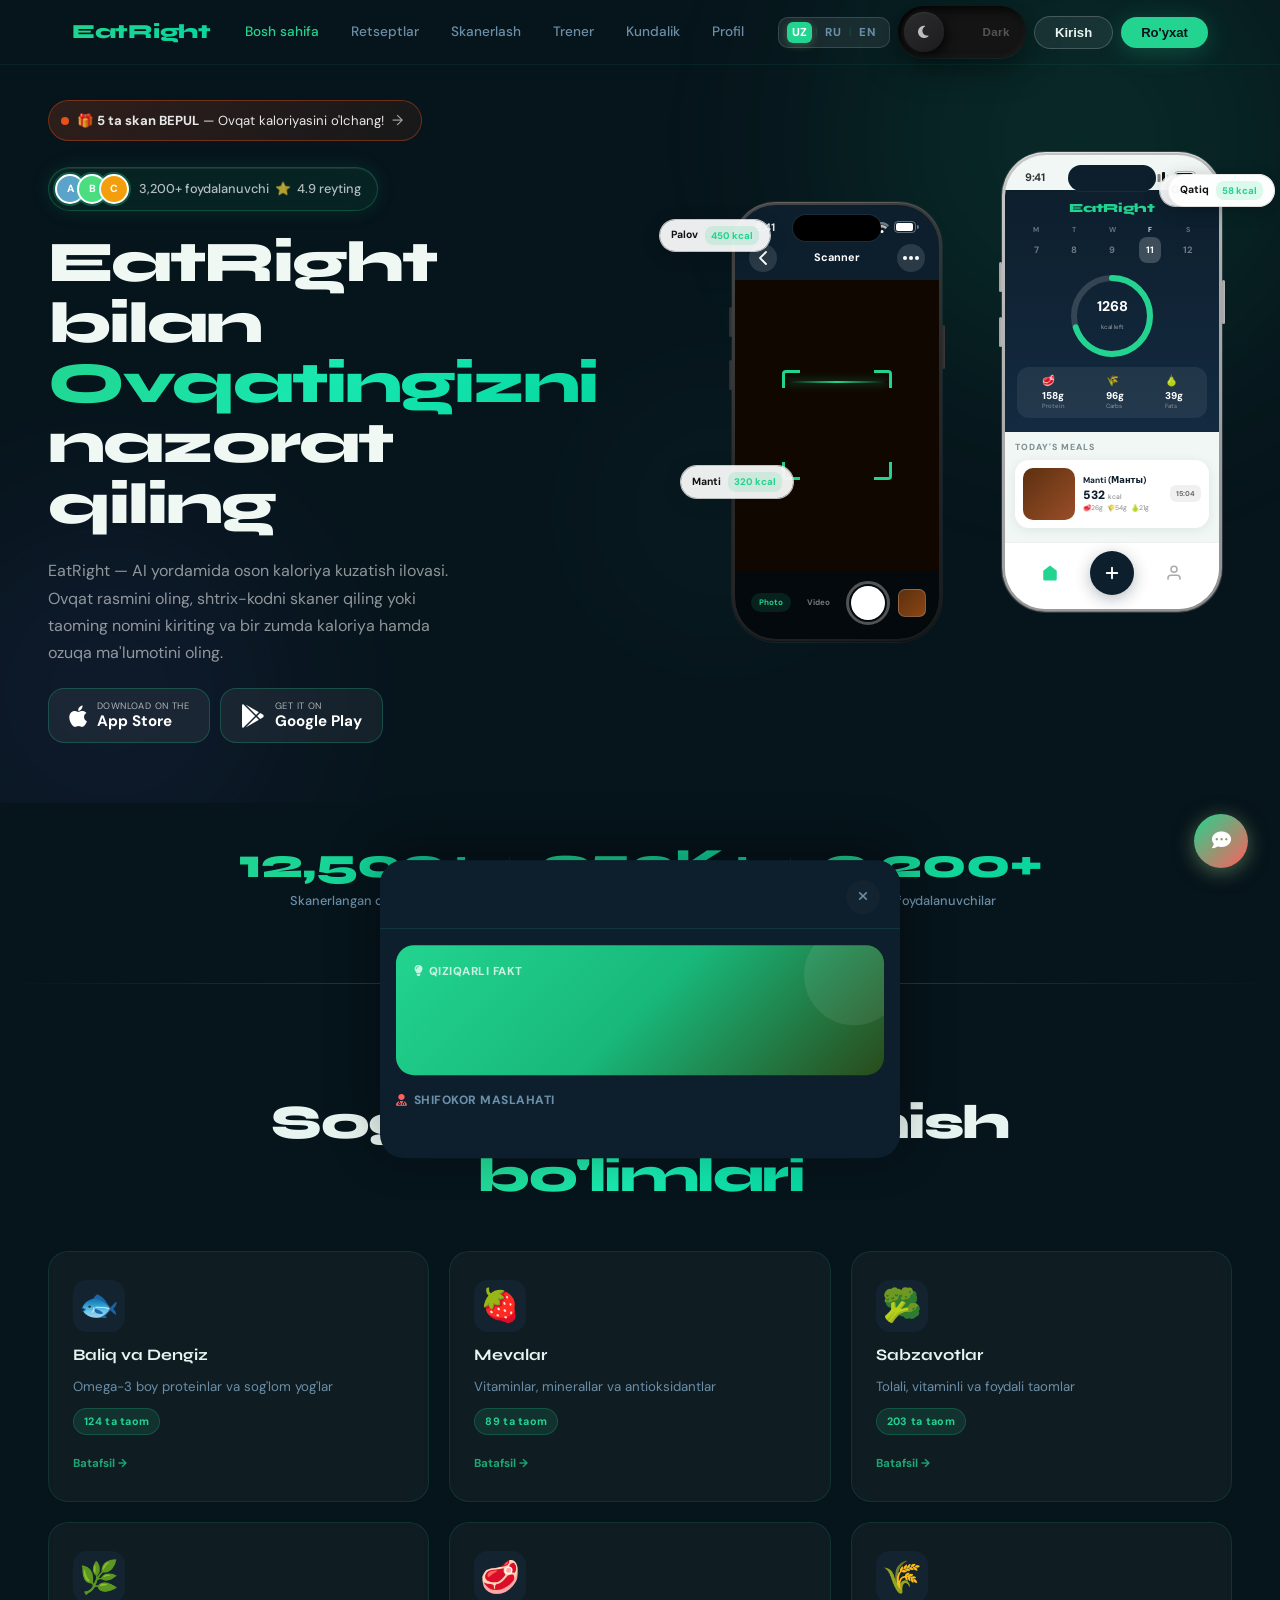
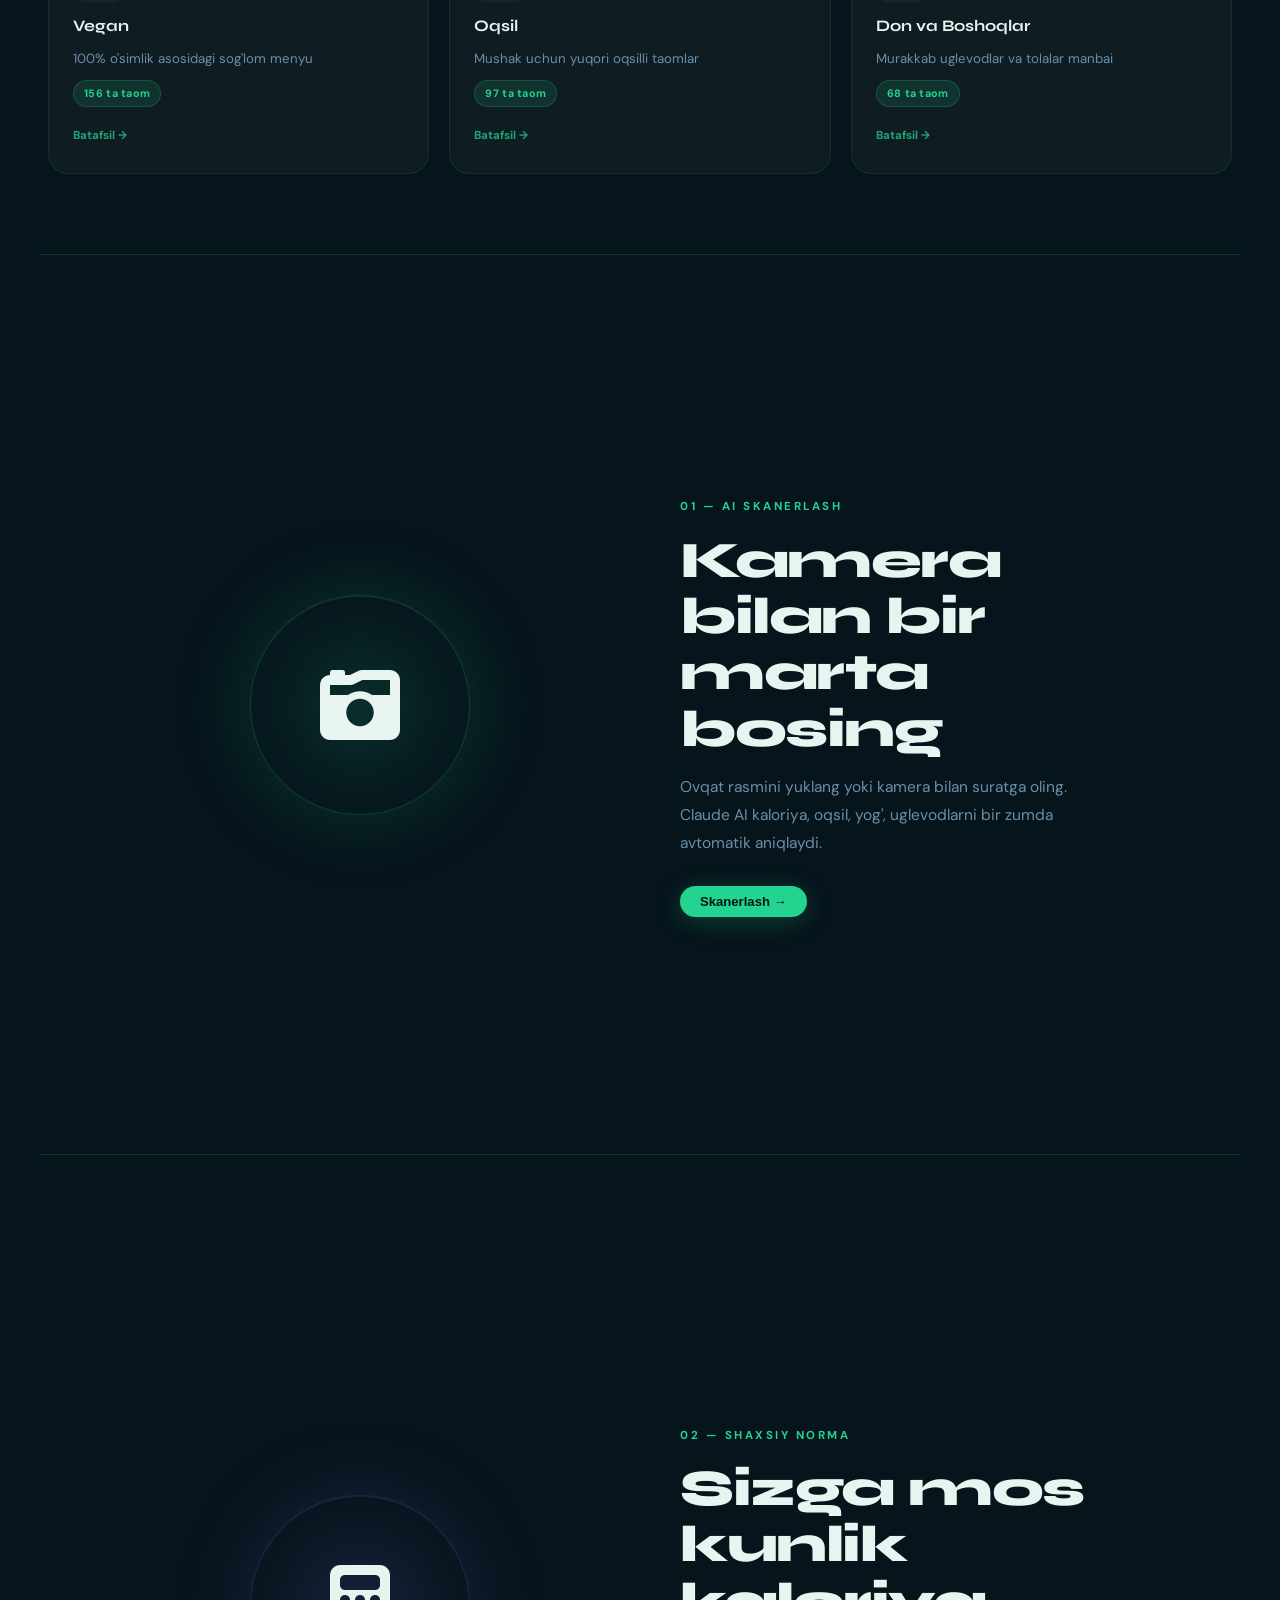
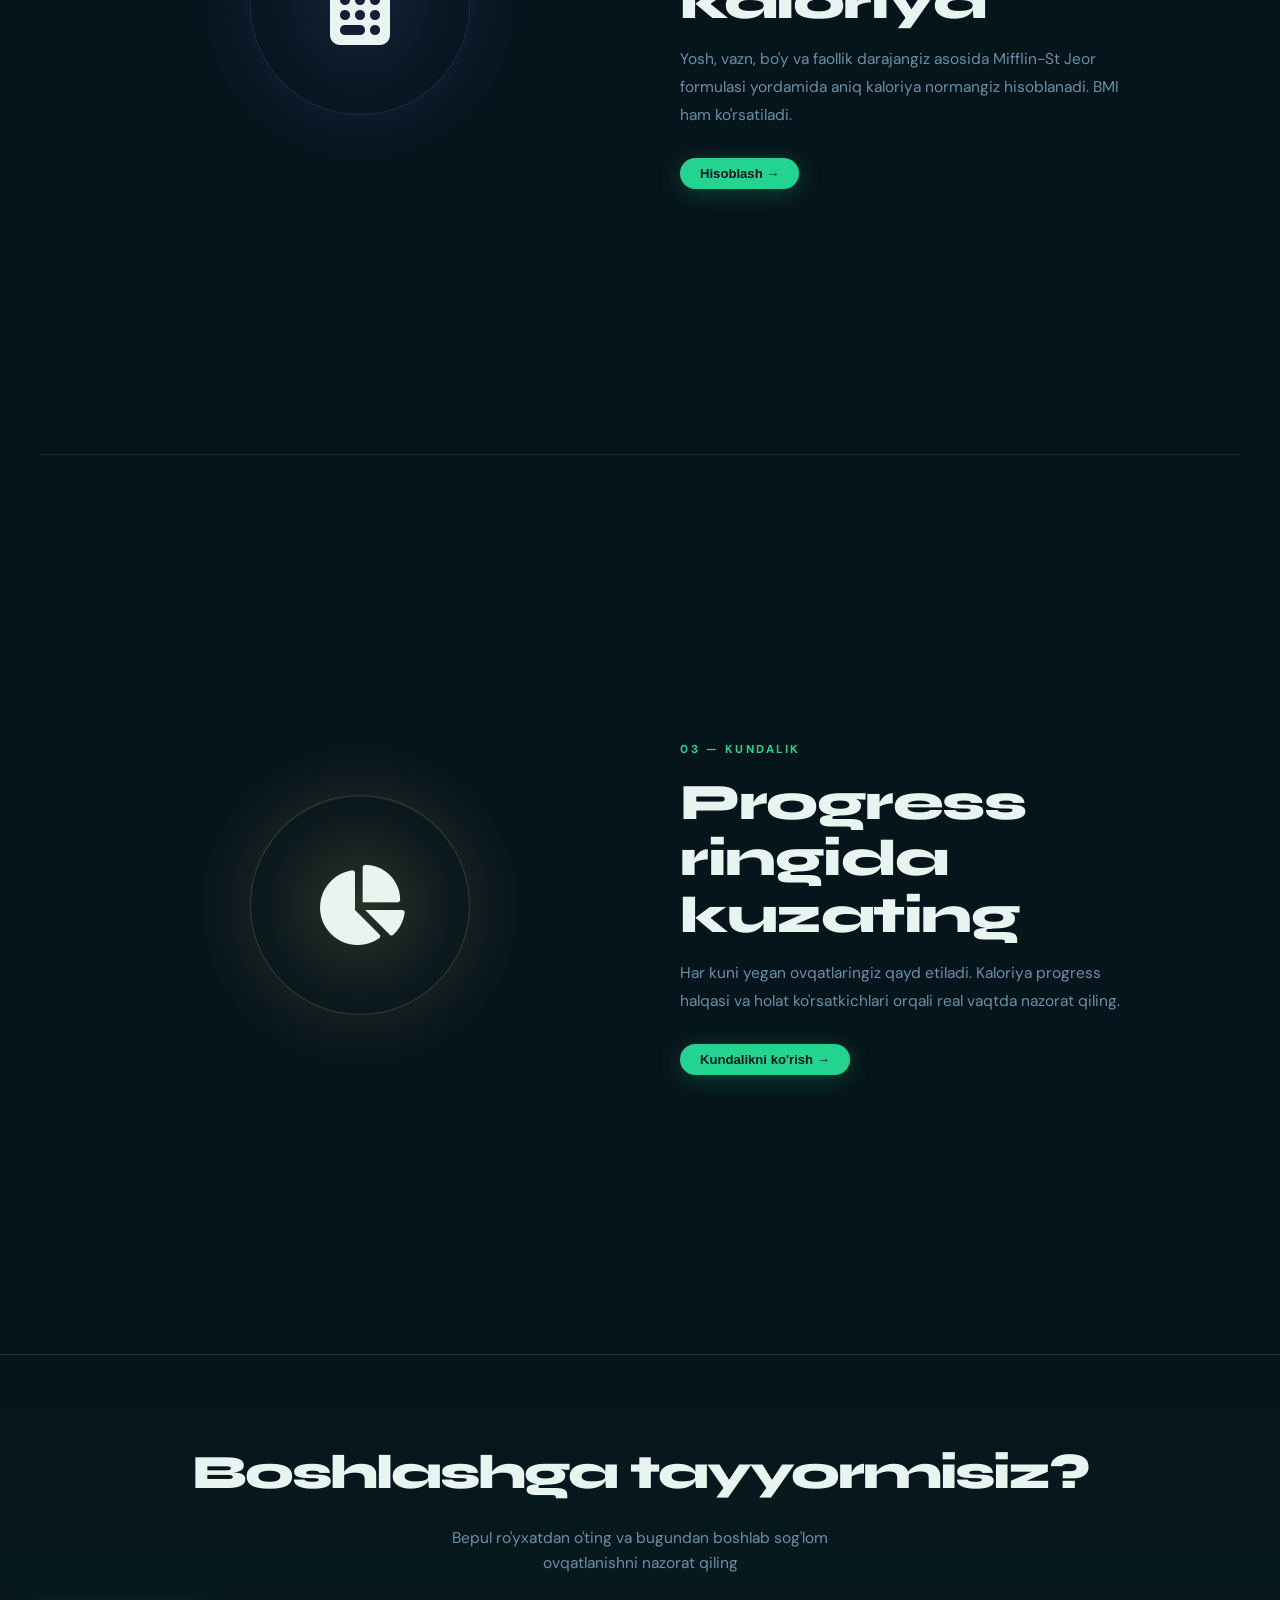
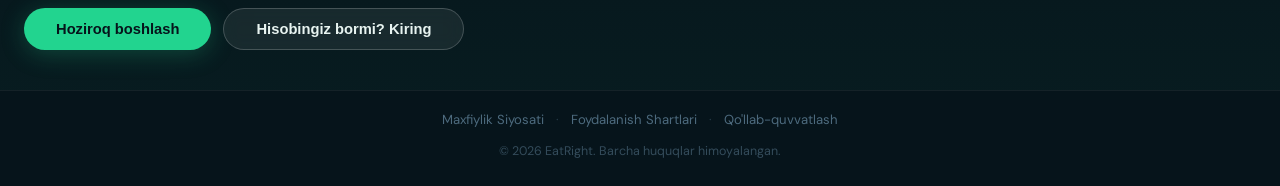
==== commit 16fa1a22: "revert: ilova ekranlari section o'chirildi" ====
--- a/index.html
+++ b/index.html
@@ -341,14 +341,8 @@
     <div class="ea-stat"><span class="ea-stat-num">3,200+</span><span class="ea-stat-lbl" data-i18n="stat3_lbl">Faol foydalanuvchilar</span></div>
   </div>
 
-  <!-- APP SCREENSHOTS SECTION -->
-  <section class="appscr-section">
-    <div class="appscr-header">
-      <span class="appscr-label">Ilova ko'rinishi</span>
-      <h2 class="appscr-title">Har bir ekran <span class="ea-grad">siz uchun</span></h2>
-      <p class="appscr-sub">Maqsad belgilashdan kaloriya kuzatishgacha — hammasi bir ilovada</p>
-    </div>
-    <div class="appscr-scroll">
+  <!-- APP SCREENSHOTS — removed -->
+  <div style="display:none"><div class="appscr-scroll">
 
       <!-- 1. ONBOARDING -->
       <div class="appscr-item">
@@ -603,7 +597,7 @@
       </div>
 
     </div>
-  </section>
+  </div>
 
   <!-- FOOD CATEGORIES — Figma template style -->
   <section class="fcat-section">
